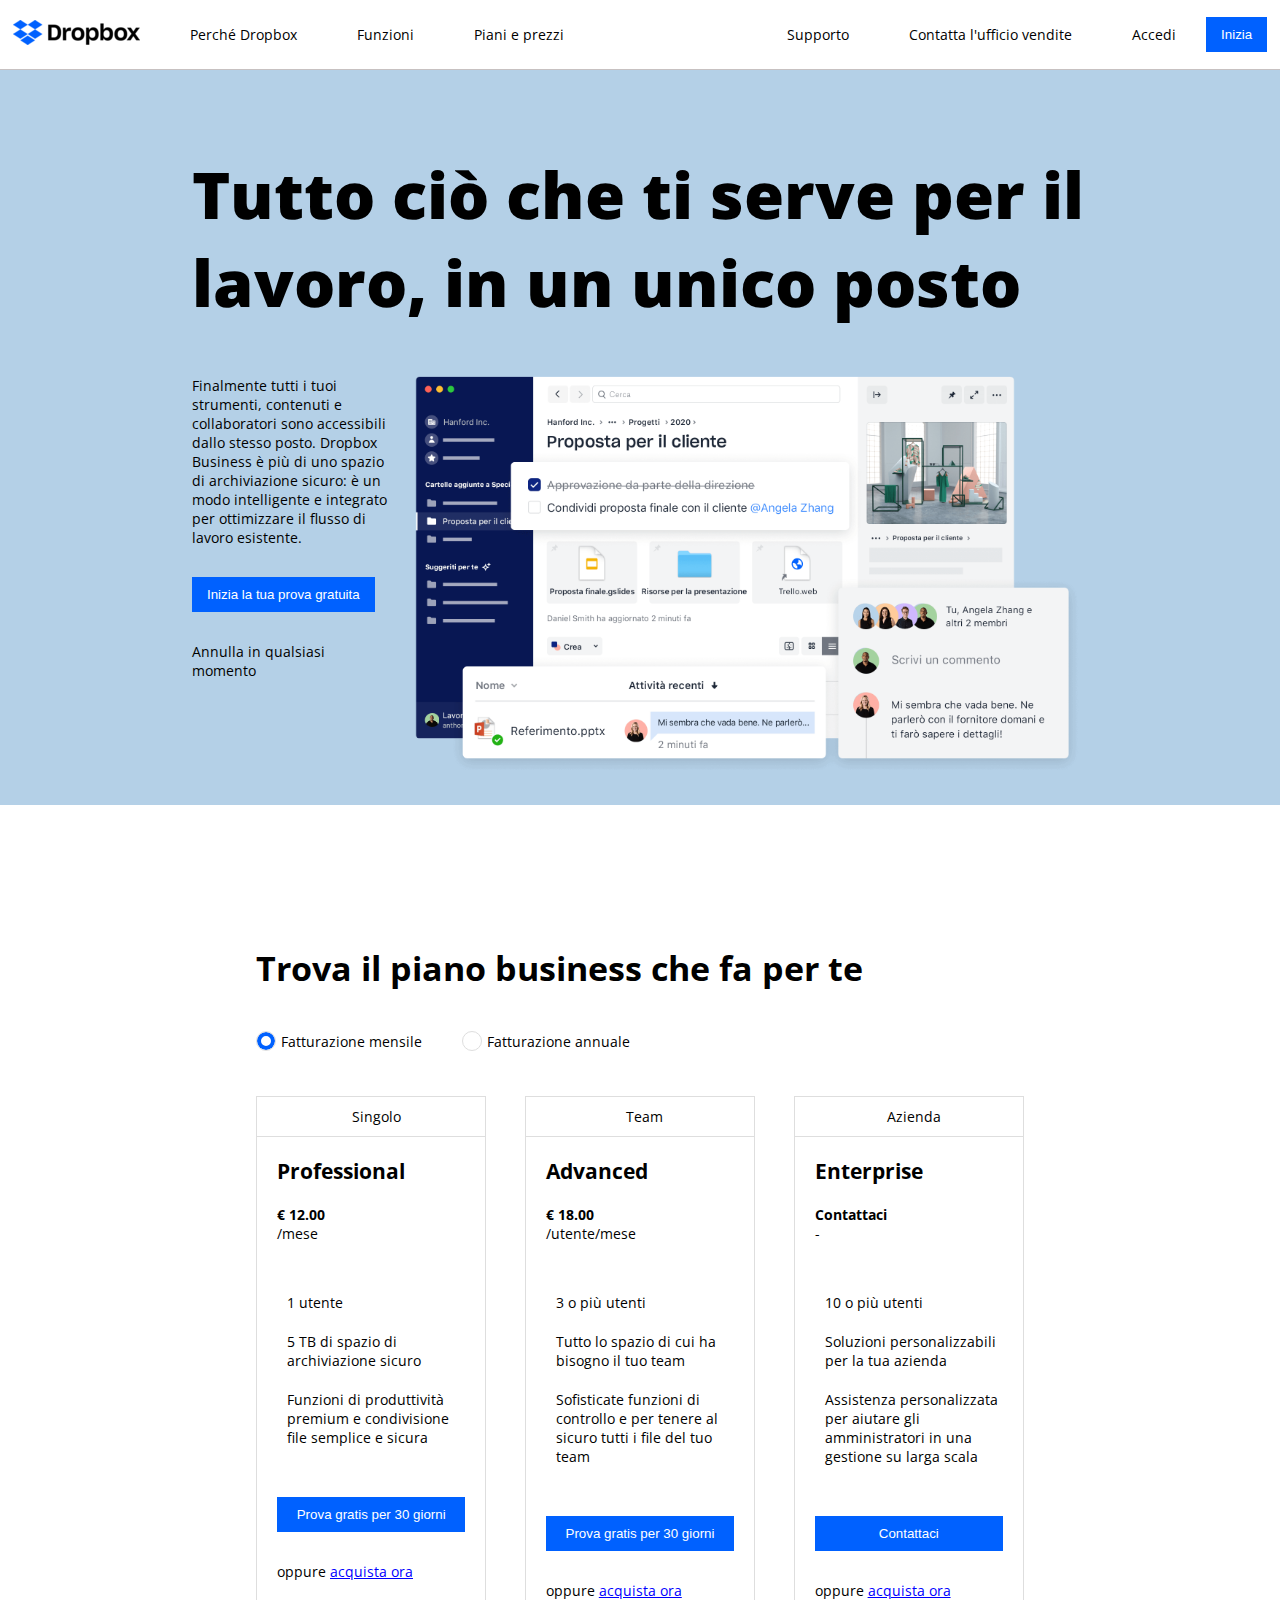
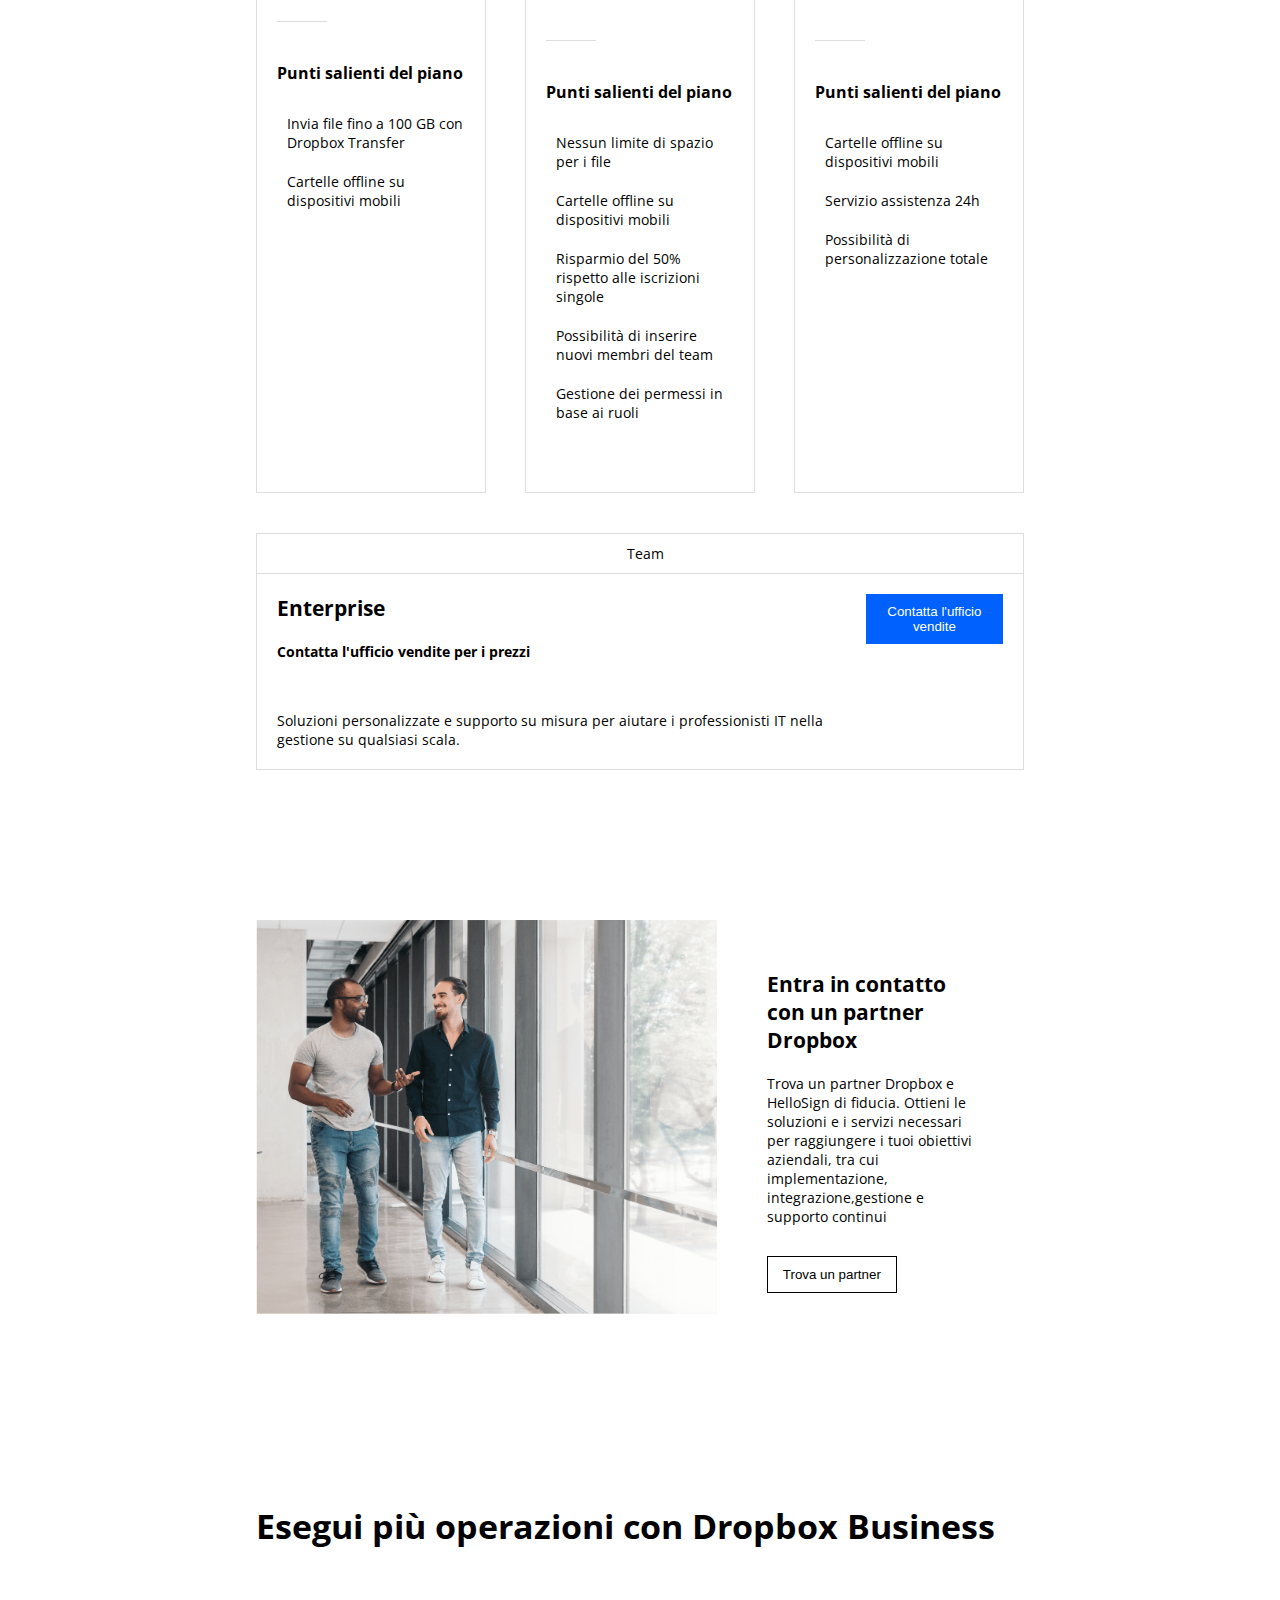
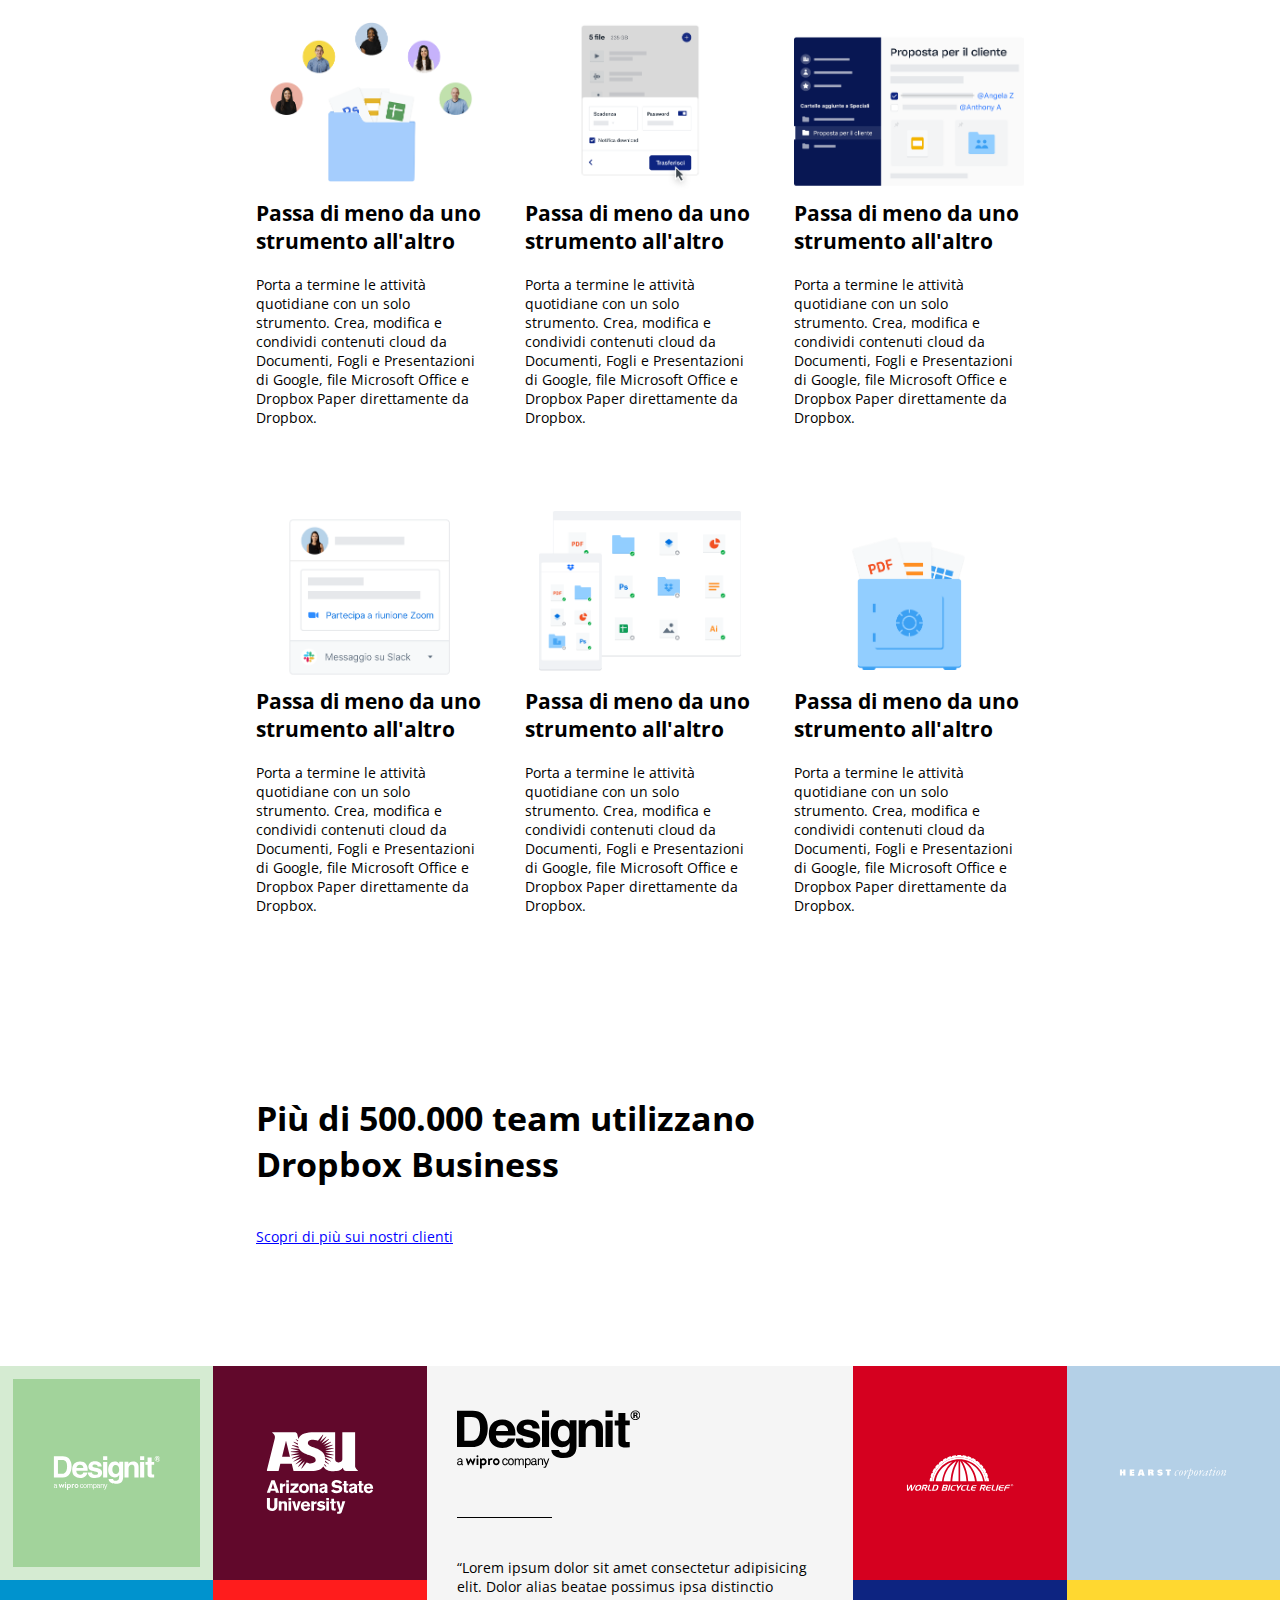
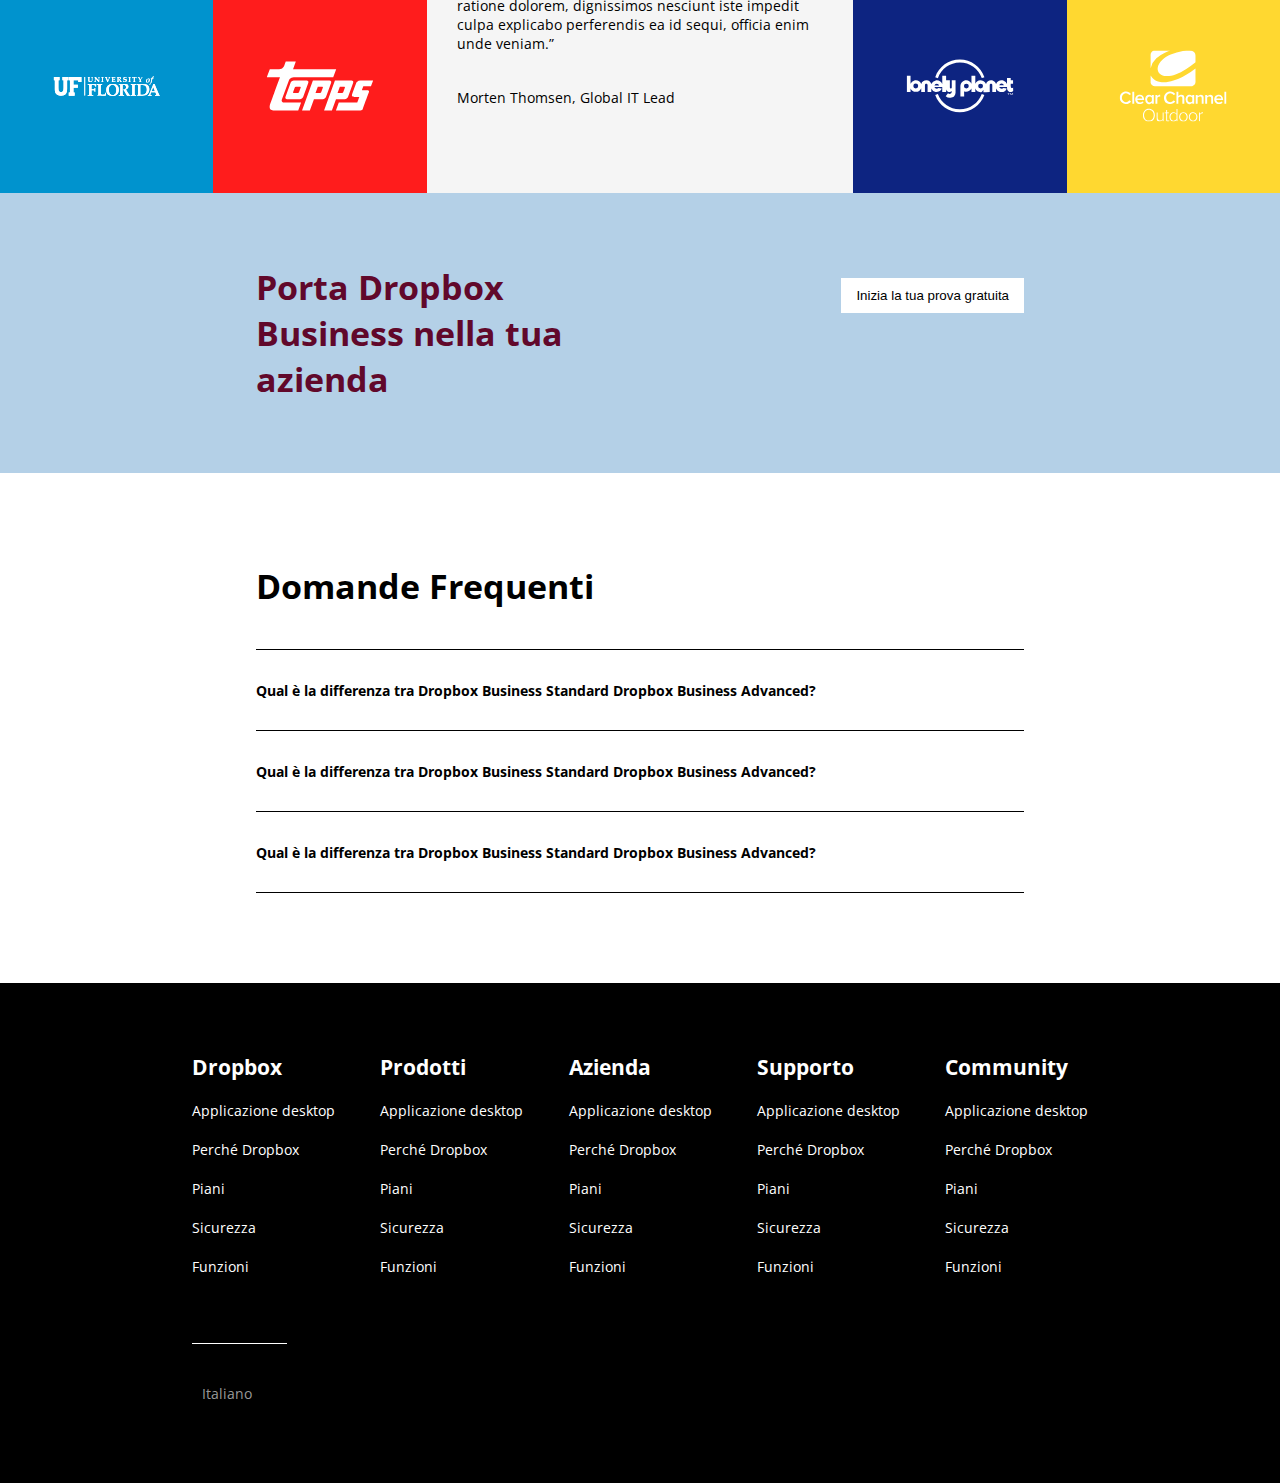
==== bonus/index.html @ 82cad942 "Header - contenuti tendina hidden e hover diverso" ====
<!DOCTYPE html>
<html lang="en">
<head>
    <meta charset="UTF-8">
    <meta http-equiv="X-UA-Compatible" content="IE=edge">
    <meta name="viewport" content="width=device-width, initial-scale=1.0">

    <!-- Font -->
    <link rel="preconnect" href="https://fonts.googleapis.com">
    <link rel="preconnect" href="https://fonts.gstatic.com" crossorigin>
    <link href="https://fonts.googleapis.com/css2?family=Open+Sans:wght@400;700;800&display=swap" rel="stylesheet">

    <!-- Font-awesome library -->
    <link rel="stylesheet" href="https://cdnjs.cloudflare.com/ajax/libs/font-awesome/6.3.0/css/all.min.css" integrity="sha512-SzlrxWUlpfuzQ+pcUCosxcglQRNAq/DZjVsC0lE40xsADsfeQoEypE+enwcOiGjk/bSuGGKHEyjSoQ1zVisanQ==" crossorigin="anonymous" referrerpolicy="no-referrer" />

    <!-- CSS -->
    <link rel="stylesheet" href="css/style.css">

    <title>Dropbox</title>
</head>

<body>

    <!-- INTESTAZIONE fissa-->
    <header>
        <!-- SINISTRA logo + lista -->
        <nav>
            <div class="img">
                <a href="">
                    <img src="img/logo-small.png" alt="logo header">
                </a>
            </div>
            <ul>
                <li>
                    Perché Dropbox

                    <!-- Hidden DIV -->
                    <div class="hidden-absolute">
                        <div class="hidden-container">
                            
                            <!-- Colonna -->
                            <div class="col-hidden">
                                <h4>Overview</h4>
                                <ul>
                                    <li>Get inspired</li>
                                    <li>What customers say</li>
                                    <li>app integrations</li>
                                    <li>Resources</li>

                                </ul>
                            </div>

                            <!-- Colonna -->
                            <div class="col-hidden">
                                <h4>Better with Dropbox</h4>
                                <ul>
                                    <li>Share files</li>
                                    <li>Store and organize</li>
                                    <li>Sync your devices</li>
                                    <li>Protect and secure data</li>
                                    <li>Connect remote teams</li>
                                    <li>Keep work moving</li>
                                    <li>Always-on backup</li>
                                    <li>Sign a document</li>
                                    <li>Track document analytics</li>
                                                       
                                </ul>
                            </div>
                        </div>
                    </div>
                </li>
                <li>
                    Funzioni

                    <div class="hidden-absolute"></div>
                </li>
                <li>
                    <a href="#plan-section">Piani e prezzi</a>
                </li>

            </ul>
        </nav>

        <!-- DESTRA lista + button -->
        <nav>
            <ul>
                <li>
                    Supporto

                    <div class="hidden-absolute"></div>
                </li>
                <li>
                    Contatta l'ufficio vendite

                    <div class="hidden-absolute"></div>
                </li>
                <li>
                    Accedi
                </li>
          
            </ul>
           
            <button>
                <a href="#">
                    Inizia
                </a>
            </button>
        </nav>

    </header>

    <!-- JUMBOTRON -->
    <div class="jumbo">
        <div class="background">
            <div class="centered-wide">
                <h1>Tutto ciò che ti serve per il lavoro, in un unico posto</h1>
                <div class="img-txt">
                    <div class="text">
                        <p>Finalmente tutti i tuoi strumenti, contenuti e collaboratori sono accessibili dallo stesso posto.
                            Dropbox Business è più di uno spazio di archiviazione sicuro: è un modo intelligente e integrato per ottimizzare il flusso di lavoro esistente.
                        </p>
                        <button>
                            <a href="#">Inizia la tua prova gratuita</a>
                        </button>
                        <div>Annulla in qualsiasi momento</div>
                        <div id="jumbo-arrow">
                            <a href="#plan-section">
                                <i class="fa-sharp fa-solid fa-arrow-down"></i>
                            </a>
                        </div>
                    </div>
                    <div class="img">
                        <img src="img/jumbo.png" alt="jumbo image">
                    </div>
                </div>
            </div>
        </div>
    </div>

    <!-- parte PRINCIPALE di contenuto -->
    
    <main>

        <!-- varie sezioni -->

        <!-- Sezione colonne plan -->
    
        <a name="plan-section"></a>
        <section class="col-block">
            <div class="centered-narrow">
                <h2>Trova il piano business che fa per te</h2>
                
                <div class="in-line-check">
                    <div class="payment-select">
                        <span class="check selected"></span>
                        <span>Fatturazione mensile</span>
                    </div>
                    <div class="payment-select">
                        <span class="check"></span>
                        <span>Fatturazione annuale</span>
                    </div>
                </div>
                
                <div class="row">
                    
                    <!-- Colonna -->
                    <div class="col">
                        <div class="header">
                            <i class="fa-solid fa-user"></i>
                            <span>Singolo</span>
                        </div>
                        <div class="content">
                            <div class="plan-type">
                                <h3>Professional</h3>
                                <strong class="price">€ 12.00</strong>
                                <br>
                                <span>/mese</span>
                            </div>

                            <ul>
                                <li>
                                    <i class="fa-solid fa-user"></i>
                                    <span>1 utente</span>
                                </li>
                                <li>
                                    <i class="fa-sharp fa-solid fa-folder"></i>
                                    <span>5 TB di spazio di archiviazione sicuro</span>
                                </li>
                                <li>
                                    <i class="fa-sharp fa-solid fa-share-nodes"></i>
                                    <span>Funzioni di produttività premium e condivisione file semplice e sicura</span>
                                </li>

                            </ul>

                            
                            <button>
                                <a href="#">Prova gratis per 30 giorni</a>
                            </button>
                            
                            <br>
                            <span>
                                oppure <a class="blue-link" href="#">acquista ora</a>
                            </span>
                            
                            <div class="short-line"></div>

                            <h4>Punti salienti del piano</h4>

                            <ul>
                                <li>
                                    <i class="fa-sharp fa-solid fa-check"></i>
                                    <span>Invia file fino a 100 GB con Dropbox Transfer</span>
                                </li>
                                <li>
                                    <i class="fa-sharp fa-solid fa-check"></i>
                                    <span>Cartelle offline su dispositivi mobili</span>
                                </li>

                            </ul>
                        </div>
                    </div>
                
                    <!-- Colonna -->
                    <div class="col">
                        <div class="header">
                            <i class="fa-solid fa-users"></i>
                            <span>Team</span>
                        </div>
                         <div class="content">
                            <div class="plan-type">
                                <h3>Advanced</h3>
                                <strong class="price">€ 18.00</strong>
                                <br>
                                <span>/utente/mese</span>
                            </div>

                            <ul>
                                <li>
                                    <i class="fa-solid fa-users"></i>
                                    <span>3 o più utenti</span>
                                </li>
                                <li>
                                    <i class="fa-sharp fa-solid fa-folder"></i>
                                    <span>Tutto lo spazio di cui ha bisogno il tuo team</span>
                                </li>
                                <li>
                                    <i class="fa-sharp fa-solid fa-share-nodes"></i>
                                    <span>Sofisticate funzioni di controllo e per tenere al sicuro tutti i file del tuo team</span>
                                </li>

                            </ul>

                            
                            <button>
                                <a href="#">Prova gratis per 30 giorni</a>
                            </button>
                            
                            <br>
                            <span>
                                oppure <a class="blue-link" href="#">acquista ora</a>
                            </span>
                            
                            <div class="short-line"></div>

                            <h4>Punti salienti del piano</h4>

                            <ul>
                                <li>
                                    <i class="fa-sharp fa-solid fa-check"></i>
                                    <span>Nessun limite di spazio per i file</span>
                                </li>
                                <li>
                                    <i class="fa-sharp fa-solid fa-check"></i>
                                    <span>Cartelle offline su dispositivi mobili</span>
                                </li>
                                <li>
                                    <i class="fa-sharp fa-solid fa-check"></i>
                                    <span>Risparmio del 50% rispetto alle iscrizioni singole</span>
                                </li>
                                <li>
                                    <i class="fa-sharp fa-solid fa-check"></i>
                                    <span>Possibilità di inserire nuovi membri del team</span>
                                </li>
                                <li>
                                    <i class="fa-sharp fa-solid fa-check"></i>
                                    <span>Gestione dei permessi in base ai ruoli</span>
                                </li>

                            </ul>
                        </div>
                    </div>
                    
                    <!-- Colonna -->
                    <div class="col">
                        <div class="header">
                            <i class="fa-sharp fa-solid fa-building"></i>
                            <span>Azienda</span>
                        </div>
                         <div class="content">
                            <div class="plan-type">
                                <h3>Enterprise</h3>
                                <strong class="price">Contattaci</strong>
                                <br>
                                <span>-</span>
                            </div>

                            <ul>
                                <li>
                                    <i class="fa-solid fa-user"></i>
                                    <span>10 o più utenti</span>
                                </li>
                                <li>
                                    <i class="fa-sharp fa-solid fa-folder"></i>
                                    <span>Soluzioni personalizzabili per la tua azienda</span>
                                </li>
                                <li>
                                    <i class="fa-sharp fa-solid fa-share-nodes"></i>
                                    <span>Assistenza personalizzata per aiutare gli amministratori in una gestione su larga scala</span>
                                </li>

                            </ul>

                            
                            <button>
                                <a href="#">Contattaci</a>
                            </button>
                            
                            <br>
                            <span>
                                oppure <a class="blue-link" href="#">acquista ora</a>
                            </span>
                            
                            <div class="short-line"></div>

                            <h4>Punti salienti del piano</h4>

                            <ul>
                                <li>
                                    <i class="fa-sharp fa-solid fa-check"></i>
                                    <span>Cartelle offline su dispositivi mobili</span>
                                </li>
                                <li>
                                    <i class="fa-sharp fa-solid fa-check"></i>
                                    <span>Servizio assistenza 24h</span>
                                </li>
                                <li>
                                    <i class="fa-sharp fa-solid fa-check"></i>
                                    <span>Possibilità di personalizzazione totale</span>
                                </li>

                            </ul>
                        </div>
                    </div>
                </div>
                <!-- Colonna larga bottom -->
                <div class="col bottom">
                    <div class="header">
                        <i class="fa-sharp fa-solid fa-building"></i>
                        <span>Team</span>
                    </div>
                    <div class="content">
                        <div class="col-bottom-left">
                            <div class="plan-type">
                                <h3>Enterprise</h3>
                                <strong class="price">Contatta l'ufficio vendite per i prezzi</strong>                         
                            </div>
                            <span>
                                Soluzioni personalizzate e supporto su misura per aiutare i professionisti IT nella gestione su qualsiasi scala.
                            </span>
                        </div>
                        
                        <div>
                            <button>
                                <a href="#">
                                    Contatta l'ufficio vendite
                                </a>
                            </button>
                        </div>

                    </div>
                </div>
            </div>
        </section>

        <!-- Sezione immagine-testo -->
        <section>

            <div class="centered-narrow">
                <div class="img-txt">
                    <div class="img">
                        <img src="img/partner.png" alt="partner image">
                    </div>
                    <div class="text">
                        <h3>Entra in contatto con un partner Dropbox</h3>
                        <p>Trova un partner Dropbox e HelloSign di fiducia. Ottieni le soluzioni e i servizi necessari per raggiungere i tuoi obiettivi aziendali, tra cui implementazione, integrazione,gestione e supporto continui</p>
                        <button>
                            <a href="#">Trova un partner</a>
                        </button>
                    </div>
            </div>
                
            </div>

        </section>

        <!-- Sezione cards -->
        <section class="card-section">
            <div class="centered-narrow">
                <h2>Esegui più operazioni con Dropbox Business</h2>
                <!-- contenitore cards -->
                <div class="row">
                    <div class="col">
                        <div class="card">
                            <img src="img/business-feature-switching-tools.png" alt="image">
                            <h3>Passa di meno da uno strumento all'altro</h3>
                            <p>Porta a termine le attività quotidiane con un solo strumento. Crea, modifica e condividi contenuti cloud da Documenti, Fogli e Presentazioni di Google, file Microsoft Office e Dropbox Paper direttamente da Dropbox.</p>
                        </div>
                    </div>
                    <div class="col">
                        <div class="card">
                            <img src="img/business-feature-send-files-it.png" alt="image">
                            <h3>Passa di meno da uno strumento all'altro</h3>
                            <p>Porta a termine le attività quotidiane con un solo strumento. Crea, modifica e condividi contenuti cloud da Documenti, Fogli e Presentazioni di Google, file Microsoft Office e Dropbox Paper direttamente da Dropbox.</p>
                        </div>
                    </div>
                    <div class="col">
                        <div class="card">
                            <img src="img/business-feature-coordinate-it.png" alt="image">
                            <h3>Passa di meno da uno strumento all'altro</h3>
                            <p>Porta a termine le attività quotidiane con un solo strumento. Crea, modifica e condividi contenuti cloud da Documenti, Fogli e Presentazioni di Google, file Microsoft Office e Dropbox Paper direttamente da Dropbox.</p>
                        </div>
                    </div>
                    <div class="col">
                        <div class="card">
                            <img src="img/business-feature-integrations-it.png" alt="image">
                            <h3>Passa di meno da uno strumento all'altro</h3>
                            <p>Porta a termine le attività quotidiane con un solo strumento. Crea, modifica e condividi contenuti cloud da Documenti, Fogli e Presentazioni di Google, file Microsoft Office e Dropbox Paper direttamente da Dropbox.</p>
                        </div>
                    </div>
                    <div class="col">
                        <div class="card">
                            <img src="img/business-feature-multi-device.png" alt="image">
                            <h3>Passa di meno da uno strumento all'altro</h3>
                            <p>Porta a termine le attività quotidiane con un solo strumento. Crea, modifica e condividi contenuti cloud da Documenti, Fogli e Presentazioni di Google, file Microsoft Office e Dropbox Paper direttamente da Dropbox.</p>
                        </div>
                    </div>
                    <div class="col">
                        <div class="card">
                            <img src="img/business-feature-security.png" alt="image">
                            <h3>Passa di meno da uno strumento all'altro</h3>
                            <p>Porta a termine le attività quotidiane con un solo strumento. Crea, modifica e condividi contenuti cloud da Documenti, Fogli e Presentazioni di Google, file Microsoft Office e Dropbox Paper direttamente da Dropbox.</p>
                        </div>
                    </div>
                </div>
            </div>
        </section>

        <!-- Sezione blocchi companies -->
        <section>
            <div class="centered-narrow">
                <h2>
                    Più di 500.000 team utilizzano
                    <br>
                    Dropbox Business
                </h2>
                <a href="#" class="blue-link">Scopri di più sui nostri clienti</a>
            </div>

            <!-- Blocco quadrati companies -->
            <div class="slider">

                <!-- Macro quadrato -->
                <div class="macro-sq">
                        <div id="sq1l" class="mini-sq slider-select">
                            <svg width="400" height="127" viewBox="0 0 400 127" xmlns="http://www.w3.org/2000/svg">
                                <title>designit</title><g><g transform="translate(0 97.578)"><path d="M85.675 6.92c-4.014 0-7.336 3.391-7.336 7.613 0 4.221 3.253 7.612 7.336 7.612 4.014 0 7.335-3.39 7.335-7.612 0-4.222-3.252-7.613-7.335-7.613zm0 11.627c-2.076 0-3.737-1.8-3.737-4.014 0-2.215 1.66-4.014 3.737-4.014 2.076 0 3.737 1.8 3.737 4.014.069 2.214-1.661 4.014-3.737 4.014zM39.654 7.336h-2.699c-.208 0-.484.207-.554.415l-2.214 6.99-3.806-7.475a.826.826 0 0 0-.623-.346h-.277a.826.826 0 0 0-.623.346l-3.806 7.474-2.215-6.99c-.069-.207-.346-.414-.553-.414h-2.7c-.345 0-.553.276-.414.622L23.599 21.8c.069.208.346.416.553.416h.415a.826.826 0 0 0 .623-.346l4.499-8.79 4.498 8.79a.826.826 0 0 0 .623.346h.415c.208 0 .484-.208.554-.416l4.429-13.84c0-.347-.208-.623-.554-.623zm6.367 0h-2.7a.62.62 0 0 0-.622.622v13.15a.62.62 0 0 0 .623.622h2.699a.62.62 0 0 0 .623-.623V7.958a.62.62 0 0 0-.623-.622zm11.903-.416c-1.869 0-3.599.83-4.844 2.146l-.485-1.315c-.069-.208-.346-.415-.553-.415h-1.246a.62.62 0 0 0-.623.622V28.72a.62.62 0 0 0 .623.623h2.699a.62.62 0 0 0 .623-.623v-7.198c1.176.416 2.422.623 3.737.623 3.806 0 6.92-3.39 6.92-7.612.07-4.222-3.045-7.613-6.851-7.613zm-.761 11.627c-1.108 0-2.215-.277-3.045-.83v-5.468a3.521 3.521 0 0 1 3.045-1.8c2.007 0 3.667 1.8 3.667 4.015 0 2.283-1.66 4.083-3.667 4.083zM74.879 6.92c-2.63 0-4.152 2.146-4.152 2.146l-.485-1.315c-.069-.208-.346-.415-.553-.415h-1.246a.62.62 0 0 0-.623.622v13.15a.62.62 0 0 0 .623.622h2.699a.62.62 0 0 0 .623-.623v-9.204c1.591-1.938 3.598-1.315 4.014-1.107.415.138.692-.07.83-.346.138-.277.692-1.661.969-2.146.207-.484-.139-1.384-2.7-1.384zM45.19.554c-1.176-.346-2.353.415-2.699 1.591-.346 1.177.416 2.422 1.523 2.7 1.176.345 2.353-.416 2.699-1.592.346-1.177-.346-2.353-1.523-2.7z"/><path d="M13.287 21.66a3.373 3.373 0 0 1-.761.278c-.277.069-.484.069-.83.069-.623 0-1.177-.208-1.523-.623a2.418 2.418 0 0 1-.554-1.522H9.55a4.54 4.54 0 0 1-1.868 1.73c-.83.415-1.73.623-2.769.623-.83 0-1.522-.139-2.145-.416-.623-.277-.969-.623-1.384-1.038-.415-.415-.692-.9-.9-1.453a4.29 4.29 0 0 1-.276-1.592c0-.484.069-.969.207-1.453.139-.484.415-.969.83-1.384.416-.415.9-.761 1.523-1.107.623-.277 1.453-.485 2.422-.554l4.291-.277v-1.038c0-.346-.07-.761-.138-1.107a1.64 1.64 0 0 0-.623-1.038c-.277-.208-.554-.415-.9-.554-.346-.138-.83-.207-1.453-.207-.623 0-1.177.069-1.592.207-.415.139-.761.346-.969.623-.484.484-.692 1.038-.692 1.73H.83c0-.692.139-1.246.346-1.73.208-.484.485-.9.9-1.315a5.08 5.08 0 0 1 1.869-1.176 7.239 7.239 0 0 1 2.491-.416c1.384 0 2.491.277 3.322.762.83.553 1.384 1.176 1.73 2.007.277.692.415 1.384.415 2.214v6.99c0 .346.07.623.208.761a.786.786 0 0 0 .553.208h.416l.207-.07v1.869zM9.55 14.81l-3.806.207c-.346 0-.692.07-1.107.208-.346.138-.692.277-1.038.484a3.966 3.966 0 0 0-.762.762c-.207.346-.276.692-.276 1.176 0 .623.207 1.246.622 1.73.416.485 1.177.761 2.146.761a4.29 4.29 0 0 0 1.591-.276c.485-.208.97-.485 1.315-.9.416-.415.762-.969.9-1.523.208-.553.277-1.176.277-1.73v-.9h.138zm101.315 2.145c-.07.761-.208 1.453-.484 2.076a6.31 6.31 0 0 1-1.177 1.592c-.484.484-1.107.9-1.8 1.176-.691.277-1.452.416-2.352.416-1.315 0-2.353-.277-3.183-.762-.83-.553-1.523-1.176-2.007-1.937a7.212 7.212 0 0 1-.9-2.077c-.208-.83-.277-1.73-.277-2.837 0-1.107.07-2.007.277-2.837.208-.83.484-1.454.9-2.076.484-.762 1.176-1.385 2.007-1.938.83-.554 1.868-.761 3.183-.761.83 0 1.592.138 2.284.415.692.277 1.245.623 1.73 1.107a6.31 6.31 0 0 1 1.176 1.592c.277.623.485 1.315.554 2.076h-2.422c-.07-.484-.208-.9-.346-1.315-.208-.346-.416-.692-.692-.969a2.606 2.606 0 0 0-1.038-.623 4.03 4.03 0 0 0-1.315-.207c-.554 0-1.038.069-1.384.277-.416.207-.762.415-1.038.692a3.428 3.428 0 0 0-1.108 1.937c-.207.83-.277 1.661-.277 2.56 0 .9.07 1.731.277 2.561.208.83.554 1.454 1.108 1.938.346.277.692.485 1.038.692.415.208.83.277 1.384.277.484 0 .969-.07 1.384-.277.415-.207.761-.415 1.038-.692.277-.277.484-.553.623-.9.138-.346.276-.76.346-1.245h2.491v.069zm13.149-2.353c0 1.107-.139 2.215-.415 3.183-.277 1.039-.83 1.869-1.592 2.7-.554.484-1.177.9-1.869 1.245a6.56 6.56 0 0 1-2.422.485c-.9 0-1.73-.139-2.422-.485a5.53 5.53 0 0 1-1.868-1.246c-.762-.76-1.315-1.66-1.592-2.699a12.173 12.173 0 0 1-.415-3.183c0-1.107.138-2.214.415-3.183.277-1.038.83-1.869 1.592-2.7a8.793 8.793 0 0 1 1.868-1.245 6.56 6.56 0 0 1 2.422-.484c.9 0 1.73.138 2.422.484a5.53 5.53 0 0 1 1.869 1.246c.761.761 1.315 1.66 1.592 2.699.276.969.415 2.007.415 3.183zm-2.422 0c0-.83-.07-1.66-.277-2.491a4.625 4.625 0 0 0-1.038-2.007c-.277-.277-.692-.554-1.107-.761-.416-.208-.9-.277-1.454-.277-.553 0-1.038.069-1.453.277-.415.207-.761.415-1.107.76a4.625 4.625 0 0 0-1.038 2.008c-.208.83-.277 1.591-.277 2.491 0 .83.069 1.661.277 2.491.207.83.553 1.454 1.038 2.007.277.277.692.554 1.107.762.415.207.9.276 1.453.276.554 0 1.038-.069 1.454-.276.415-.208.76-.416 1.107-.762a4.625 4.625 0 0 0 1.038-2.007c.207-.83.277-1.66.277-2.49zm21.66 7.197v-9.135c0-.484-.069-.968-.138-1.384-.069-.415-.277-.761-.484-1.038-.208-.277-.485-.553-.9-.692a3.765 3.765 0 0 0-1.384-.277c-.415 0-.83.07-1.176.277-.346.139-.692.415-.97.692a3.529 3.529 0 0 0-.968 1.8 10.745 10.745 0 0 0-.208 2.145v7.682h-2.422v-9.135c0-.485-.07-.97-.138-1.385-.07-.415-.208-.76-.485-1.038-.207-.276-.484-.553-.9-.692a3.765 3.765 0 0 0-1.383-.276 3.15 3.15 0 0 0-1.385.346c-.415.207-.76.553-1.038.9a4.396 4.396 0 0 0-.76 1.73 9.734 9.734 0 0 0-.209 1.937v7.682h-2.352V7.543h2.076l.207 2.076c.346-.83.9-1.453 1.661-1.799.761-.415 1.523-.623 2.353-.623 1.038 0 1.938.208 2.7.692a4.589 4.589 0 0 1 1.59 2.007c.208-.484.416-.83.762-1.176.277-.346.692-.623 1.038-.83.415-.208.83-.416 1.246-.485.415-.139.9-.139 1.315-.139 1.591 0 2.837.485 3.598 1.454.762.969 1.177 2.214 1.177 3.875v9.481h-2.422V21.8zm17.717-7.197a10.99 10.99 0 0 1-.554 3.46c-.346 1.038-.9 1.938-1.591 2.63a6.738 6.738 0 0 1-1.661 1.038c-.623.277-1.384.415-2.215.415-.415 0-.761-.069-1.176-.138-.416-.07-.762-.208-1.177-.415-.346-.139-.692-.416-1.038-.623-.277-.277-.554-.554-.761-.9v7.82h-2.422V7.336h2.076l.138 1.868c.415-.692 1.038-1.246 1.8-1.66.83-.416 1.591-.554 2.422-.554.9 0 1.66.138 2.353.415.692.277 1.245.692 1.73 1.176.692.692 1.176 1.592 1.522 2.63.346 1.038.554 2.145.554 3.391zm-2.422 0c0-.692-.07-1.315-.208-2.007a7.905 7.905 0 0 0-.623-1.8c-.277-.553-.692-.968-1.245-1.314-.554-.346-1.177-.484-1.938-.484-.554 0-.969.069-1.315.276-.346.208-.692.416-.969.692-.623.554-1.038 1.177-1.246 2.007-.207.83-.346 1.661-.346 2.56 0 .9.139 1.8.346 2.561.208.83.623 1.454 1.246 2.007.277.277.623.485.969.692.346.208.83.277 1.315.277.761 0 1.453-.138 1.938-.484.553-.346.968-.761 1.245-1.246a6.889 6.889 0 0 0 .623-1.8 8.754 8.754 0 0 0 .208-1.937zm16.193 7.059a3.373 3.373 0 0 1-.76.277c-.278.069-.485.069-.831.069-.623 0-1.177-.208-1.523-.623a2.418 2.418 0 0 1-.553-1.522h-.07a4.54 4.54 0 0 1-1.868 1.73c-.83.415-1.73.623-2.768.623-.83 0-1.523-.139-2.146-.416a4.93 4.93 0 0 1-1.522-1.038c-.415-.415-.692-.9-.9-1.453a4.29 4.29 0 0 1-.277-1.592c0-.484.07-.969.208-1.453.139-.484.415-.969.83-1.384.416-.415.9-.761 1.523-1.107.623-.277 1.453-.485 2.422-.554l4.29-.277v-1.038c0-.346-.068-.761-.138-1.107a1.64 1.64 0 0 0-.622-1.038c-.277-.208-.554-.415-.9-.554-.346-.138-.83-.207-1.453-.207-.623 0-1.177.069-1.592.207-.415.139-.761.346-.969.623-.484.484-.692 1.038-.692 1.73h-2.353c0-.692.139-1.246.346-1.73.208-.484.485-.9.9-1.315a5.08 5.08 0 0 1 1.868-1.176 7.239 7.239 0 0 1 2.492-.416c1.384 0 2.491.277 3.321.762.83.553 1.385 1.176 1.73 2.007.277.692.416 1.384.416 2.214v6.99c0 .346.069.623.207.761a.786.786 0 0 0 .554.208h.415l.208-.07v1.869h.207zm-3.737-6.851l-3.806.207c-.346 0-.692.07-1.107.208-.346.138-.692.277-1.038.484a3.966 3.966 0 0 0-.761.762c-.208.346-.277.692-.277 1.176 0 .623.207 1.246.623 1.73.415.485 1.176.761 2.145.761a4.29 4.29 0 0 0 1.592-.276c.484-.208.969-.485 1.315-.9.415-.415.76-.969.9-1.523.207-.553.276-1.176.276-1.73v-.9h.138zm14.395 6.99v-9.136c0-1.107-.208-1.937-.692-2.56-.485-.623-1.246-.9-2.422-.9-.692 0-1.315.208-1.8.623a4.001 4.001 0 0 0-1.245 1.592 3.831 3.831 0 0 0-.415 1.799c-.07.692-.07 1.315-.07 1.869v6.712h-2.422V7.405h2.076l.208 2.145c.208-.415.415-.761.761-1.107.346-.346.692-.554 1.038-.761.415-.208.83-.346 1.246-.485.415-.138.83-.138 1.246-.138 1.66 0 2.837.484 3.667 1.384.83.9 1.246 2.214 1.246 3.875V21.8h-2.422zm9.55 2.906c-.346.9-.83 1.66-1.384 2.214-.554.554-1.384.83-2.491.83-.623 0-1.108-.068-1.454-.138-.346-.069-.622-.138-.692-.207V25.26c.139.069.346.069.485.138.138.07.346.07.553.07h.692a2.65 2.65 0 0 0 1.315-.347c.346-.208.623-.554.83-1.107l.9-2.422-5.674-14.395h2.699l4.221 11.35 4.014-11.35h2.491l-6.505 17.509z"/></g><path d="M16.055 14.533v51.765H31.42c7.82 0 13.287-3.876 16.401-11.558 1.661-4.221 2.491-9.273 2.491-15.155 0-8.097-1.245-14.256-3.806-18.616-2.56-4.29-7.543-6.436-15.086-6.436H16.055zM46.436 2.56C52.042 4.36 56.54 7.75 59.931 12.595a35.985 35.985 0 0 1 5.675 12.803c.968 4.567 1.522 8.927 1.522 13.149 0 10.519-2.145 19.446-6.367 26.713-5.744 9.896-14.602 14.81-26.574 14.81H0V.83h34.187c4.913.07 8.996.623 12.249 1.73zm42.837 33.287c-2.145 2.145-3.53 5.12-4.083 8.858h26.298c-.277-3.945-1.661-6.99-4.083-9.066-2.422-2.076-5.467-3.114-9.066-3.114-3.875.07-6.92 1.107-9.066 3.322M112.18 22.56c4.083 1.799 7.474 4.705 10.104 8.65 2.422 3.46 3.944 7.543 4.636 12.11.416 2.7.623 6.506.485 11.627h-42.56c.276 5.952 2.283 10.035 6.09 12.457 2.352 1.453 5.12 2.214 8.373 2.214 3.46 0 6.298-.83 8.512-2.63 1.8-1.522 2.215-2.283 3.114-5.536h15.64c-.415 5.052-2.283 8.512-5.674 12.111-5.26 5.675-12.526 8.512-22.007 8.512-7.751 0-14.672-2.422-20.554-7.197-5.951-4.775-8.927-12.664-8.927-23.46 0-10.173 2.63-17.924 8.027-23.391 5.398-5.398 12.388-8.097 20.9-8.097 5.121-.139 9.758.83 13.84 2.63m31.696 38.823c.346 2.699 1.038 4.637 2.077 5.813 1.937 2.007 5.467 3.045 10.588 3.045 3.045 0 5.398-.415 7.197-1.315 1.8-.9 2.699-2.214 2.699-4.014 0-1.73-.692-3.044-2.145-3.944-1.454-.9-6.782-2.422-15.987-4.637-6.643-1.66-11.349-3.737-14.048-6.159-2.768-2.422-4.083-5.952-4.083-10.519 0-5.398 2.145-10.035 6.367-13.98 4.221-3.875 10.242-5.812 17.924-5.812 7.266 0 13.218 1.453 17.854 4.36 4.637 2.906 7.267 7.958 7.959 15.155h-15.294c-.208-1.938-.762-3.53-1.661-4.706-1.73-2.076-4.568-3.114-8.65-3.114-3.323 0-5.745.485-7.198 1.592-1.384 1.038-2.145 2.214-2.145 3.668 0 1.799.761 3.045 2.283 3.806 1.523.83 6.852 2.214 15.987 4.221 6.09 1.454 10.726 3.599 13.702 6.505 3.045 2.907 4.498 6.575 4.498 11.004 0 5.813-2.145 10.519-6.436 14.187-4.36 3.668-11.003 5.467-20.069 5.467-9.204 0-15.986-1.938-20.415-5.813-4.36-3.876-6.575-8.858-6.575-14.81h15.571zm98.063 2.076c2.422-2.699 3.668-6.99 3.668-12.941 0-5.536-1.177-9.827-3.53-12.734-2.353-2.906-5.398-4.36-9.342-4.36-5.33 0-8.997 2.492-11.004 7.544-1.038 2.699-1.592 6.02-1.592 9.965 0 3.391.554 6.436 1.73 9.135 2.007 4.914 5.744 7.405 11.073 7.405 3.53.07 6.505-1.315 8.997-4.014m-5.19-42.076c3.736 1.523 6.712 4.36 8.996 8.443v-8.443h15.017v55.571c0 7.543-1.245 13.287-3.806 17.093-4.36 6.644-12.734 9.897-25.121 9.897-7.474 0-13.564-1.454-18.27-4.43-4.706-2.906-7.336-7.335-7.82-13.148h16.678c.415 1.8 1.107 3.045 2.076 3.875 1.661 1.384 4.43 2.076 8.305 2.076 5.467 0 9.204-1.868 11.072-5.536 1.246-2.353 1.869-6.298 1.869-11.834v-3.737c-1.453 2.491-3.045 4.36-4.775 5.606-3.045 2.353-6.99 3.46-11.834 3.46-7.543 0-13.495-2.63-17.993-7.89-4.498-5.259-6.713-12.456-6.713-21.453 0-8.72 2.145-15.986 6.505-21.937 4.29-5.952 10.45-8.859 18.34-8.859 2.768-.069 5.328.416 7.473 1.246m75.987 3.46c3.806 3.184 5.744 8.443 5.744 15.779V80h-15.71V44.43c0-3.046-.415-5.468-1.246-7.06-1.522-2.976-4.36-4.498-8.58-4.498-5.191 0-8.651 2.145-10.59 6.574-1.037 2.353-1.522 5.33-1.522 8.928v31.695h-15.294V21.522h14.74v8.582c1.939-3.045 3.807-5.19 5.537-6.505 3.114-2.353 7.128-3.53 11.972-3.53 6.229 0 11.142 1.592 14.949 4.775m11.349-2.837h15.571V80h-15.571V22.007zm15.502-7.474h-15.502V.415h15.502v14.118zm-154.118 7.474h15.502V80h-15.502V22.007zm15.502-7.474h-15.502V.415h15.502v14.118zm143.114 18.2V22.008h8.097V5.467h15.225v16.47h9.55v10.727h-9.55v31.073c0 2.422.346 3.875.9 4.498.622.623 2.49.9 5.605.9.484 0 .969 0 1.453-.07.485 0 1.038-.068 1.523-.138v11.488l-7.267.346c-7.266.208-12.18-.969-14.81-3.806-1.73-1.73-2.63-4.429-2.63-8.166V32.734h-8.096zm46.09-25.743c-.415-.139-1.038-.208-1.8-.208h-.691v3.391h1.176c.692 0 1.246-.138 1.661-.415.415-.277.623-.761.623-1.384 0-.692-.346-1.177-.969-1.384zm-5.536 9.342V4.706H390.31c.97.07 1.661.277 2.284.623 1.038.553 1.592 1.453 1.592 2.768 0 .969-.277 1.66-.83 2.076-.554.484-1.246.692-2.008.83.693.139 1.315.346 1.661.693.692.553 1.038 1.453 1.038 2.63v1.037c0 .07 0 .208.07.346 0 .139 0 .208.069.346l.138.346h-2.906c-.07-.346-.139-.9-.208-1.591 0-.692-.07-1.177-.208-1.454a1.248 1.248 0 0 0-.83-.83c-.277-.138-.554-.208-1.038-.208l-.623-.069h-.623v4.083h-3.252zM383.045 4.43c-1.66 1.73-2.491 3.737-2.491 6.09 0 2.422.83 4.498 2.56 6.228 1.661 1.73 3.737 2.561 6.09 2.561 2.422 0 4.43-.9 6.09-2.56 1.661-1.73 2.56-3.807 2.56-6.16s-.83-4.36-2.49-6.09c-1.662-1.73-3.738-2.63-6.16-2.63-2.422-.069-4.429.762-6.159 2.561zm13.495 13.633c-2.007 2.007-4.498 2.976-7.336 2.976-2.976 0-5.467-1.038-7.474-3.045-2.007-2.007-3.045-4.498-3.045-7.474 0-3.045 1.107-5.606 3.253-7.612 2.076-1.938 4.498-2.838 7.197-2.838 2.907 0 5.329 1.038 7.405 3.114 2.007 2.007 3.114 4.499 3.114 7.405.07 2.907-.969 5.398-3.114 7.474z"/></g>
                            </svg>

                        </div>
                        <div id="sq2l" class="mini-sq">
                            <svg width="398" height="305" viewBox="0 0 398 305" xmlns="http://www.w3.org/2000/svg"><title>asu_university_vert_rgb</title><g transform="translate(-1 -1)"><g transform="translate(0 179.31)"><path d="M30.62 1.655l17.104 46.62H35.31l-2.207-7.447H16l-2.207 7.448H1.38l17.38-46.62H30.62zm-6.344 11.31c-.552 2.483-1.38 4.966-1.931 7.173-1.104 3.586-2.759 9.103-3.862 12.414h11.862l-6.07-19.586zm36.138 4.414c2.207-1.93 4.69-3.31 9.93-3.862v9.104l-3.31.551c-4.965.828-6.344 1.656-6.344 6.07v19.586H50.483V13.793h9.93v3.586zM73.93 1.655h9.931v8h-9.931v-8zm0 12.138h9.931v34.759h-9.931V13.793z"/><path d="M90.2068966 13.7931034L119.724138 13.7931034 119.724138 21.5172414 101.241379 40.2758621 119.724138 40.2758621 119.724138 48.2758621 88.2758621 48.2758621 88.2758621 40.5517241 107.034483 21.5172414 90.4827586 21.5172414 90.4827586 13.7931034z"/><path d="M158.897 31.172c0 8.828-4.966 18.207-18.483 18.207-9.655 0-18.483-5.517-18.483-18.207 0-10.482 6.62-19.034 19.862-18.206 13.793.551 17.104 11.862 17.104 18.206zm-25.38-6.896c-1.38 1.93-1.655 4.414-1.655 6.62 0 5.518 2.759 10.207 8.276 10.207 5.517 0 8.276-4.413 8.276-9.93 0-3.863-.828-6.897-2.759-8.552-2.207-1.931-4.414-1.931-6.069-1.931-2.758.551-4.69 1.379-6.069 3.586zm38.897-7.173c1.103-1.103 1.655-1.93 3.31-2.758 1.655-.552 3.862-1.38 6.345-1.38 1.931 0 4.414.276 6.069 1.38 3.586 1.93 4.69 4.965 4.69 10.483v23.724H182.62V28.966c0-3.035 0-4.138-.552-5.242-.828-1.93-2.483-2.758-4.69-2.758-5.241 0-5.241 4.413-5.241 8.551v18.759H161.93V14.069h10.207l.276 3.034zm25.655 6.621c.276-2.483.552-5.241 3.586-7.724 3.31-2.483 7.173-3.034 11.31-3.034 4.138 0 14.621 1.103 14.621 9.93v20.138c0 3.587.276 4.138 1.104 5.518h-9.931v-3.31c-2.483 1.93-5.518 4.137-10.483 4.137-8 0-11.31-5.793-11.31-10.482 0-5.518 4.413-8.828 7.172-9.931 2.759-1.104 9.38-2.483 13.517-3.31v-1.932c0-1.655-.276-4.138-3.862-4.138-4.414 0-4.965 2.759-5.241 4.138h-10.483zm12.69 10.483c-1.656.552-4.414 1.655-4.414 4.414 0 1.655 1.38 3.586 3.862 3.586 1.38 0 2.483-.552 3.586-1.104 3.31-2.206 3.586-5.24 3.586-8.827l-6.62 1.93zm39.172.276c1.103 1.38 2.207 2.483 4.414 3.586 3.034 1.655 6.345 2.207 9.103 2.207 4.69 0 8.552-2.207 8.552-5.517 0-3.587-4.69-4.414-8.276-4.69-2.483-.276-5.241-.552-7.724-1.103-2.759-.552-12.69-2.76-12.69-12.69C243.31 4.138 254.07.552 262.07.552c10.759 0 16.552 5.241 20.69 8.827l-8.552 6.07c-1.38-1.38-2.759-2.76-4.69-3.863-1.655-.827-4.69-1.93-7.724-1.93-4.69 0-6.896 2.758-6.896 4.965 0 3.586 3.862 4.138 6.069 4.413 4.965.552 11.586 1.932 14.344 2.76 5.242 1.93 8 6.068 8 11.585 0 3.31-1.379 7.173-3.586 9.931-4.138 4.966-11.034 6.345-17.655 6.345-13.241 0-18.483-6.069-21.241-9.38l9.103-5.792zm38.897-30.62h10.206V14.62h6.621v6.345h-6.62v15.448c0 2.207 0 3.862 2.758 3.862h3.586v8c-2.207.276-3.586.552-5.241.552-3.586 0-7.448-.276-9.655-3.31-1.38-1.932-1.38-4.415-1.38-7.725V21.241h-4.965v-6.344h4.965V3.862h-.275zm19.862 19.861c.276-2.483.551-5.241 3.586-7.724 3.31-2.483 7.172-3.034 11.31-3.034 4.138 0 14.62 1.103 14.62 9.93v20.138c0 3.587.277 4.138 1.104 5.518h-9.93v-3.31c-2.483 1.93-5.518 4.137-10.483 4.137-8 0-11.31-5.793-11.31-10.482 0-5.518 4.413-8.828 7.172-9.931 2.758-1.104 9.379-2.483 13.517-3.31v-1.932c0-1.655-.276-4.138-3.862-4.138-4.414 0-4.966 2.759-5.242 4.138H308.69zm12.965 10.483c-1.655.552-4.414 1.655-4.414 4.414 0 1.655 1.38 3.586 3.862 3.586 1.38 0 2.483-.552 3.587-1.104 3.31-2.206 3.586-5.24 3.586-8.827l-6.62 1.93zm23.448-30.345h10.207v10.759h6.621v6.345h-6.62v15.448c0 2.207 0 3.862 2.758 3.862h3.586v8c-2.207.276-3.586.552-5.241.552-3.586 0-7.448-.276-9.655-3.31-1.38-1.932-1.38-4.415-1.38-7.725V21.241h-4.965v-6.344h4.965V3.862h-.276zm52.966 35.862c-1.103 1.655-2.483 3.586-4.138 5.242-3.034 2.758-7.448 4.965-12.965 4.965-10.207 0-17.38-6.62-17.38-17.931 0-8.276 4.138-19.034 17.655-19.034 1.931 0 8 .275 12.414 4.965 4.414 4.966 4.69 11.586 4.966 15.448h-24.828c0 4.414 2.483 8.552 8 8.552 5.517 0 7.448-3.586 8.828-6.069l7.448 3.862zM387.862 26.76c-.276-1.38-.552-3.31-1.931-4.966-1.38-1.38-3.31-1.93-4.965-1.93-2.483 0-4.138 1.103-5.242 2.206-1.38 1.655-1.655 3.034-1.93 4.69h14.068z"/><g><path d="M41.103 67.862V94.07c0 4.414 0 9.103-2.758 13.241-4.966 8-15.448 8.552-17.38 8.552-3.586 0-7.724-.828-10.758-2.483-9.104-4.69-9.104-12.965-8.828-19.31V67.862h11.862v29.241c0 2.483 0 4.414.828 5.794 1.38 2.482 4.69 3.31 7.448 3.31 8 0 8-5.517 8-9.104V68.138l11.586-.276zM56.552 83.31c1.103-1.103 1.655-1.93 3.31-2.758 1.655-.552 3.862-1.38 6.345-1.38 1.93 0 4.414.276 6.069 1.38 3.586 1.93 4.69 4.965 4.69 10.482v23.725H66.759V95.172c0-3.034 0-4.138-.552-5.241-.828-1.931-2.483-2.759-4.69-2.759-5.241 0-5.241 4.414-5.241 8.552v18.759H46.069V80h10.207v3.31h.276zm25.93-15.448h9.932v8h-9.931v-8zm0 12.138h9.932v34.759h-9.931V80zm12.966 0h10.759c4.138 15.448 4.965 18.483 6.069 25.103 1.38-7.724 1.655-8.551 3.586-16.551L118.07 80h10.483l-11.31 34.483h-10.76L95.449 80zm67.586 25.931c-1.103 1.655-2.482 3.586-4.137 5.241-3.035 2.759-7.449 4.966-12.966 4.966-10.207 0-17.38-6.62-17.38-17.931 0-8.276 4.139-19.035 17.656-19.035 1.93 0 8 .276 12.414 4.966 4.413 4.965 4.69 11.586 4.965 15.448H138.76c0 4.414 2.482 8.552 8 8.552 5.517 0 7.448-3.586 8.827-6.069l7.448 3.862zm-10.206-12.965c-.276-1.38-.552-3.31-1.931-4.966-1.38-1.38-3.31-1.931-4.966-1.931-2.483 0-4.138 1.103-5.241 2.207-1.38 1.655-1.656 3.034-1.931 4.69h14.069zm24.551-9.38c2.207-1.93 4.69-3.31 9.931-3.862v9.104l-3.31.551c-4.966.828-6.345 1.655-6.345 6.07v19.585h-10.207V80h9.931v3.586zm16.276 19.31c2.759 2.76 6.345 4.69 9.931 4.69 2.483 0 6.07-.827 6.07-3.31 0-1.104-.828-1.655-1.38-1.931-1.655-.828-3.862-1.104-5.793-1.38-1.655-.275-3.035-.551-4.69-1.103-2.207-.552-4.138-1.38-5.793-3.034-1.655-1.656-2.483-3.862-2.483-6.621 0-5.793 4.966-11.586 14.62-11.586 8.277 0 12.966 3.586 15.45 5.241l-6.346 5.793c-3.31-2.483-6.344-3.31-8.551-3.31-3.862 0-4.966 1.655-4.966 2.483 0 1.93 2.207 2.482 5.517 3.034 6.897 1.38 14.897 3.035 14.897 11.31 0 8.276-8.276 12.138-16.276 12.138-9.655 0-14.62-4.69-16.828-6.62l6.621-5.793zm29.793-35.034h9.931v8h-9.93v-8zm0 12.138h9.931v34.759h-9.93V80zm18.759-9.931h10.207v10.759h6.62v6.344h-6.62v15.449c0 2.207 0 3.862 2.758 3.862h3.587v8c-2.207.276-3.587.551-5.242.551-3.586 0-7.448-.275-9.655-3.31-1.38-1.93-1.38-4.414-1.38-7.724V87.448h-5.24v-6.345h4.965V70.07zM294.345 80l-12.138 37.241c-.828 2.207-1.655 4.414-3.31 6.345-2.483 2.483-4.69 2.759-7.449 2.759H264v-8h3.586c1.655 0 4.138 0 4.138-2.483 0-.828-.276-1.655-.552-2.483L260.966 80h10.758l5.793 24.828L283.31 80h11.035z"/></g></g><path d="M335.724 138.207c-4.965-5.241-4.69-10.759-4.69-10.759V1.103H283.31V102.07c-.551 9.655-9.93 11.862-15.172 11.862-7.448-.276-11.586-4.414-11.586-11.586V1.103H209.93h-32.828c-25.379 0-49.379 3.863-57.655 25.104l-4.69-18.759c-1.103-3.862-5.24-6.345-9.103-6.345H22.621c-1.104 0-1.655.276-1.104 1.104 0 0 2.207 2.207 6.345 6.896 5.793 6.621 3.586 15.173 3.586 15.173L1.103 146.206h44.414l6.345-26.758h42.759l6.62 26.759h58.207c24 0 43.31-2.483 52.966-17.38 7.172 13.518 22.62 20.139 49.93 17.656 9.38-.828 18.76-5.242 22.897-12.414l1.931 5.793c1.656 3.586 4.966 6.069 9.38 6.069h44.69c1.103.276 1.655 0 .827-.828 0 0-2.483-2.758-6.345-6.896zM110.621 27.31l8 4.69c-.276 1.38-.552 3.034-.828 4.414l-8.276-7.724c-.827-.828.276-1.931 1.104-1.38zm-8 9.931l14.896 6.07c0 1.655 0 4.137.276 6.068l-16-10.482c-.827-.552-.276-1.931.828-1.656zm-6.07 11.587l22.07 4.965c.551 2.759 1.655 5.517 2.758 7.724L96 50.483c-.828-.552-.552-1.931.552-1.655zM58.484 92.966l14.62-59.587L88 92.966H58.483zm122.207 19.862c-4.138 3.862-12.138 5.793-20.69 4.965-4.966-.552-9.931-3.034-9.931-3.034l-17.931 22.069c-.828.827-2.207 0-1.655-1.104l12.138-24.552c.276-.275-.276-.551-.552-.275l-21.793 19.034c-.828.828-1.931-.276-1.38-1.38l16.828-22.344c.276-.276 0-.552-.276-.276l-25.103 15.172c-.828.552-1.931-.827-1.104-1.379l20.966-19.586c.276-.276 0-.552-.276-.552l-27.862 11.31c-1.103.276-1.655-1.103-.828-1.655l24.552-16c.276-.275 0-.551-.276-.551l-28.965 6.896c-1.104.276-1.38-1.103-.552-1.655l27.31-11.862c.276 0 .276-.552 0-.552l-30.344 1.931c-1.104 0-1.38-1.379-.276-1.655l29.241-7.448c.276 0 .276-.552 0-.552l-30.345-2.759c-1.103 0-1.103-1.655 0-1.655l30.345-2.758c.276 0 .276-.276 0-.552L92.69 62.621c-1.104-.276-.828-1.655.276-1.655l28.965 1.655c7.448 13.517 23.172 19.034 36.966 24C172.414 91.31 184 95.172 184 105.655c0 2.759-1.103 5.242-3.31 7.173zm41.655 17.103l-6.897-6.069s1.104-2.483 1.655-4.138l6.621 8.828c.552.827-.552 1.93-1.38 1.379zm9.93-8.828l-13.792-8.275s.551-4.138.551-6.345l14.345 13.241c.828.828-.276 1.931-1.103 1.38zm8-10.206l-20.965-8.552s0-4.966-.551-7.724l22.344 14.62c.828.552.276 1.931-.827 1.656zm11.035-36.414l-30.344 2.758c-.276 0-.276.276 0 .552l29.24 7.448c1.104.276.828 1.656-.275 1.656l-30.345-1.931c-.276 0-.276.275 0 .551l27.31 11.862c1.104.552.552 1.931-.551 1.655l-27.862-5.793s-1.104-12.413-15.724-22.62c-7.449-5.242-16.828-8.828-24.828-11.862-6.345-2.483-12.138-4.69-16.276-7.173-4.69-3.034-6.896-6.345-6.896-10.207 0-2.758.827-5.241 2.758-7.172 3.31-3.31 9.104-4.69 17.104-4.69 8.551 0 17.655 3.862 17.655 3.862l18.207-22.62c.827-.828 2.207 0 1.655 1.103L199.724 36.69c0 .276.276.551.276.276l22.069-19.035c.828-.828 1.931.276 1.38 1.38l-17.104 22.62c-.276.276 0 .552.276.276L232 26.759c.828-.552 1.931.827 1.103 1.379l-20.965 19.586c-.276.276 0 .552.276.276l27.862-11.31c1.103-.276 1.655 1.103.827 1.655l-24.551 16c-.276.276 0 .552.276.552l29.517-6.621c1.103-.276 1.38 1.103.552 1.655l-27.31 11.862c-.277 0-.277.552 0 .552l30.344-1.931c1.103 0 1.38 1.38.276 1.655l-29.241 7.448c-.276 0-.276.552 0 .552l30.344 2.759c1.104 0 1.104 1.655 0 1.655z"/></g></svg>

                        </div>
                        <div id="sq3l" class="mini-sq">
                            <svg width="195" height="37" viewBox="0 0 195 37" xmlns="http://www.w3.org/2000/svg"><g fill="none" fill-rule="evenodd"><path d="M56.07 2.21v33.88h1.5V2.21z" fill="#ffffff"/><path d="M169.09 11c.13.358.38.659.71.85.424.226.9.333 1.38.31a3.74 3.74 0 0 0 1.33-.22 6.17 6.17 0 0 0 1.23-.65 4.69 4.69 0 0 0 .94-.78 4.59 4.59 0 0 0 .74-1.46 6 6 0 0 0 .32-1.91 3.3 3.3 0 0 0-.12-.93 1.93 1.93 0 0 0-.39-.73 1.87 1.87 0 0 0-.79-.49 3.32 3.32 0 0 0-1.15-.19 3.56 3.56 0 0 0-1.42.29 5.47 5.47 0 0 0-1.23.73 5.18 5.18 0 0 0-.78.71 4.33 4.33 0 0 0-.66 1.41 6.36 6.36 0 0 0-.3 1.89 3.43 3.43 0 0 0 .2 1.18zm1.86-3.47a4 4 0 0 1 .74-1.66 1.34 1.34 0 0 1 1-.44 1.18 1.18 0 0 1 .93.4c.27.373.399.83.36 1.29a8.62 8.62 0 0 1-.31 2.21 5.51 5.51 0 0 1-.47 1.24 1.84 1.84 0 0 1-.56.65 1.28 1.28 0 0 1-.72.2 1.22 1.22 0 0 1-1-.39 2 2 0 0 1-.34-1.29 8.71 8.71 0 0 1 .33-2.23zm6.73-1.72h1l-1.06 5.47a23 23 0 0 1-.67 3 1.06 1.06 0 0 1-.31.49.64.64 0 0 1-.39.14.6.6 0 0 1-.4-.15 1.39 1.39 0 0 1-.33-.5h-.23c-.05.26-.11.51-.18.73s-.17.51-.3.88c.151.07.314.114.48.13.253-.006.5-.075.72-.2a4.94 4.94 0 0 0 1.4-1.18 6.38 6.38 0 0 0 1.11-1.85c.4-1.12.734-2.261 1-3.42l.77-3.54h1.87a4.7 4.7 0 0 1 .23-.76l-.07-.12a6.38 6.38 0 0 1-.71.07c-.527.033-.86.033-1 0h-.12a20.22 20.22 0 0 1 .43-1.95 2.67 2.67 0 0 1 .2-.54.75.75 0 0 1 .27-.28.67.67 0 0 1 .35-.1 1 1 0 0 1 .53.19c.24.176.444.396.6.65h.22a13.43 13.43 0 0 1 .41-1.87 1.68 1.68 0 0 0-.6-.12 1.8 1.8 0 0 0-.69.11 7.53 7.53 0 0 0-1 .67 14.67 14.67 0 0 0-1.42 1.16 3.1 3.1 0 0 0-.61.75 3.86 3.86 0 0 0-.26.86c0 .19-.07.31-.1.39a5.66 5.66 0 0 1-.79.28c-.32.093-.56.17-.72.23l-.07.37h.44zM76.07 22.3h-1.33a7.08 7.08 0 0 1-.17 1.7.47.47 0 0 1-.29.35 9.82 9.82 0 0 1-2.47.18c-.453 0-1.323-.037-2.61-.11v-2.08c0-2.62.057-4.43.17-5.43l1.59-.07h1.43a13.64 13.64 0 0 1 2.32.17 4 4 0 0 1 1.26.35.29.29 0 0 1 .14.15c.063.262.094.53.09.8.06.813.09 1.34.09 1.58h1.23c0-.667.047-1.443.14-2.33s.19-1.62.29-2.2l-.14-.21a26.18 26.18 0 0 0-2.9-.15l-7.28.14-5.34-.14v1.3c.6.023 1.197.08 1.79.17.153.024.299.078.43.16a.49.49 0 0 1 .14.25 7.61 7.61 0 0 1 .17 1.65c.093 2.667.14 4.08.14 4.24V29c0 .533-.027 1.413-.08 2.64s-.093 1.957-.12 2.19a1.87 1.87 0 0 1-.21.79.47.47 0 0 1-.23.17 10.22 10.22 0 0 1-2.03.21v1.25c1.86-.073 3.22-.11 4.08-.11l5.92.08V35a17.42 17.42 0 0 1-2.38-.25.71.71 0 0 1-.38-.26 5.51 5.51 0 0 1-.24-1.67c-.06-.96-.09-2.627-.09-5v-1.71h1.21c1.18-.026 2.36.04 3.53.2a.76.76 0 0 1 .54.29 7.18 7.18 0 0 1 .26 2.28h1.33zm8.42 13.78c.667 0 1.827.02 3.48.06l3.56.08c1.293 0 2.247-.027 2.86-.08a5.15 5.15 0 0 0 .9-.14c0-.193.047-.767.14-1.72l.38-3.06v-.5h-1.23c-.193.973-.39 1.847-.59 2.62a1.39 1.39 0 0 1-.26.56 1.88 1.88 0 0 1-.74.2 26.43 26.43 0 0 1-4 .27c-.507 0-1.457-.037-2.85-.11v-2.58-4.29-4.37c0-1.693.023-3.097.07-4.21a12.27 12.27 0 0 1 .08-1.88.53.53 0 0 1 .24-.3 6.89 6.89 0 0 1 2.09-.27V15c-1.647.073-3.387.11-5.22.11-1.647 0-3.11-.037-4.39-.11v1.33a6.79 6.79 0 0 1 2.32.3.47.47 0 0 1 .23.27c.15 1.08.214 2.17.19 3.26v5.91c0 2.173-.02 4.033-.06 5.58s-.087 2.447-.14 2.7a.36.36 0 0 1-.07.17 1.44 1.44 0 0 1-.41.3 9.88 9.88 0 0 1-1.1.59v.78c2-.093 3.503-.14 4.51-.14zm13.06-4.2a9.06 9.06 0 0 0 3.84 3.64 12.82 12.82 0 0 0 5.85 1.24 14.54 14.54 0 0 0 5.6-1 9.93 9.93 0 0 0 3.19-2.17 9.58 9.58 0 0 0 2.13-3.23 14 14 0 0 0 1-5.28 13 13 0 0 0-.37-3.08 9.81 9.81 0 0 0-1-2.56 9.47 9.47 0 0 0-4.89-4 15.28 15.28 0 0 0-5-.77 15.71 15.71 0 0 0-5.11.8A9.85 9.85 0 0 0 97 21a12.76 12.76 0 0 0-.84 4.83 11.82 11.82 0 0 0 1.39 6zm4-11.39a5.87 5.87 0 0 1 2.26-3.07 6.61 6.61 0 0 1 3.76-1 6.4 6.4 0 0 1 3.11.65 6.12 6.12 0 0 1 2 1.89 9.34 9.34 0 0 1 1.32 3 15.25 15.25 0 0 1 .46 3.88 14.37 14.37 0 0 1-.85 5.26 6 6 0 0 1-2.32 3.04 6.47 6.47 0 0 1-3.41.91 6.56 6.56 0 0 1-3.57-1 6.82 6.82 0 0 1-2.48-3.27 15.21 15.21 0 0 1-1-5.85 13.66 13.66 0 0 1 .7-4.49zm19.74-3.89a.57.57 0 0 1 .22.26 9.7 9.7 0 0 1 .18 2.27l.08 3.2v5.62l-.12 4.42a14.11 14.11 0 0 1-.15 1.79 1 1 0 0 1-.13.42.46.46 0 0 1-.26.15 11.4 11.4 0 0 1-2 .17v1.33c1.333-.073 2.79-.11 4.37-.11 1.767 0 3.51.037 5.23.11v-1.34a15.11 15.11 0 0 1-1.76-.09 1.18 1.18 0 0 1-.44-.16.62.62 0 0 1-.2-.22 3.58 3.58 0 0 1-.17-1.1c0-.28-.03-1.46-.09-3.54v-4.81c0-.96.03-2.867.09-5.72 0-1.273.03-2.093.09-2.46a8.54 8.54 0 0 1 1.44-.12 7.7 7.7 0 0 1 2.27.23 3.52 3.52 0 0 1 1.65 1.29c.466.682.7 1.495.67 2.32a4.93 4.93 0 0 1-.64 2.49 3.59 3.59 0 0 1-1.56 1.54 6.24 6.24 0 0 1-2.74.37l-.17.5c.362.284.679.621.94 1 .667.88 1.453 2.087 2.36 3.62l3.24 5.34c.157.27.278.559.36.86.8-.04 1.603-.06 2.41-.06.667 0 1.79.02 3.37.06v-1.34a3 3 0 0 1-1-.12 1.6 1.6 0 0 1-.5-.37c-.173-.18-.637-.77-1.39-1.77l-1-1.5-2.35-3.5-.17-.29c-.06-.1-.24-.38-.57-.86s-.61-.93-.86-1.38a7.56 7.56 0 0 0 3.5-2.38 5.39 5.39 0 0 0 1.14-3.33 4.15 4.15 0 0 0-.83-2.62 3.88 3.88 0 0 0-2-1.42 13.78 13.78 0 0 0-3.56-.34c-.82 0-1.853.03-3.1.09-.76.047-1.667.07-2.72.07h-2.88l-2.42-.07v1.2a8.55 8.55 0 0 1 2.22.3zm24.15-1.46c-1.647 0-3.107-.037-4.38-.11v1.33a16 16 0 0 1 1.92.13.75.75 0 0 1 .36.17.66.66 0 0 1 .15.3c.11.799.17 1.604.18 2.41v10.21c0 1.033-.04 2.153-.12 3.36-.05.83-.09 1.3-.12 1.42a.49.49 0 0 1-.14.24.9.9 0 0 1-.43.17c-.16 0-.767.037-1.82.11v1.33a76.478 76.478 0 0 1 4.35-.11c1.873 0 3.63.037 5.27.11v-1.32a14.41 14.41 0 0 1-1.81-.1 1.15 1.15 0 0 1-.46-.18.61.61 0 0 1-.21-.33 8.27 8.27 0 0 1-.15-2v-8.9c0-.193.02-1.527.06-4v-1.49a3.57 3.57 0 0 1 .15-1 .5.5 0 0 1 .17-.25 1.06 1.06 0 0 1 .41-.17 14.82 14.82 0 0 1 1.83-.11V15c-1.647.073-3.393.11-5.24.11zm11.71 21l4.49.11a17.7 17.7 0 0 0 5.22-.67 11.79 11.79 0 0 0 4-2.2 10.73 10.73 0 0 0 2.91-3.8 12.09 12.09 0 0 0 1.06-5.16 11.87 11.87 0 0 0-.71-4.18 7.21 7.21 0 0 0-1.25-2.12 8 8 0 0 0-2-1.7 8.78 8.78 0 0 0-2.81-1 22.57 22.57 0 0 0-4.29-.33c-.78 0-1.813.017-3.1.05-1.787.06-3.003.09-3.65.09l-5.45-.23v1.22c1.093.14 1.727.23 1.9.27a.77.77 0 0 1 .38.18.53.53 0 0 1 .12.21c.145.903.212 1.816.2 2.73.053 2.573.08 4.527.08 5.86V28c0 3.04-.057 5.237-.17 6.59-.32.243-.654.466-1 .67l-.42.24v.73l4.58-.11zm1.31-7.71v-3.5c0-3.96.053-6.653.16-8.08a18.17 18.17 0 0 1 2.57-.2 14.71 14.71 0 0 1 4.63.54 5.69 5.69 0 0 1 2.53 1.76 7.46 7.46 0 0 1 1.44 2.82 12.69 12.69 0 0 1 .44 3.34 13.59 13.59 0 0 1-.44 3.53 9.34 9.34 0 0 1-1.23 2.82 6.77 6.77 0 0 1-1.66 1.79 6.49 6.49 0 0 1-2 .92 13.63 13.63 0 0 1-3.57.42 16.32 16.32 0 0 1-2.69-.24c-.107-.96-.16-2.94-.16-5.94zm17.17 7.71l3.49.11V35a6.49 6.49 0 0 1-2.16-.27.56.56 0 0 1-.24-.51c.148-.89.4-1.759.75-2.59l.66-1.81h7.81l1.35 3.28c.185.391.303.81.35 1.24a.45.45 0 0 1-.23.43 8.8 8.8 0 0 1-2.12.23v1.25l5.31-.11 4.21.11V35l-.67-.07a4.7 4.7 0 0 1-.88-.11.9.9 0 0 1-.31-.18 1.46 1.46 0 0 1-.29-.39l-.61-1.39-.94-2.07-6.72-15.85h-2.16l-1.33 3.44-3.95 9.75a548.915 548.915 0 0 1-1.51 3.71 257.941 257.941 0 0 1-1 2.31 1.74 1.74 0 0 1-.34.45 1.08 1.08 0 0 1-.4.21c-.483.085-.97.138-1.46.16v1.25l3.47-.11zm6.36-15.94l3.24 7.8h-6.35l3.12-7.83zM63.08 2.81a.51.51 0 0 1 .21.19c.05.131.077.27.08.41v5.66a2.32 2.32 0 0 0 .84 1.48 2.9 2.9 0 0 0 1 .51 6.06 6.06 0 0 0 1.8.26 5.37 5.37 0 0 0 1.45-.18 3.22 3.22 0 0 0 1.09-.53 2.71 2.71 0 0 0 .74-.8 2.81 2.81 0 0 0 .33-1 8.8 8.8 0 0 0 .08-1.18V6.1 4.3a9.37 9.37 0 0 1 .11-1.3.36.36 0 0 1 .12-.19 1.74 1.74 0 0 1 .74-.1V2.2l-1.38.04h-1.55v.48a2.57 2.57 0 0 1 .91.13.3.3 0 0 1 .15.15c.073.328.103.664.09 1v3.3a5 5 0 0 1-.22 1.84 1.75 1.75 0 0 1-.75.78 2.81 2.81 0 0 1-1.41.3 3.08 3.08 0 0 1-1.22-.22 1.69 1.69 0 0 1-.74-.59 2.09 2.09 0 0 1-.3-1V4.8a10.45 10.45 0 0 1 .04-1.74.31.31 0 0 1 .13-.22 1.93 1.93 0 0 1 .87-.12V2.2h-1.12l-.88.04-2-.04v.52l.83.09zm11.29 8.27h3.05v-.54h-.13a5.58 5.58 0 0 1-.6-.05.44.44 0 0 1-.21-.07.26.26 0 0 1-.09-.12 5 5 0 0 1-.08-.9V4.2c2.507 3.06 4.443 5.353 5.81 6.88l1.09.16.08-.05c-.06-.6-.09-2.307-.09-5.12V4.4a7.06 7.06 0 0 1 .09-1.46.16.16 0 0 1 .07-.1c.3-.094.616-.132.93-.11V2.2h-3v.53c.339-.03.68.015 1 .13a.45.45 0 0 1 .11.31c.053.4.08 1.733.08 4v1.47c-.587-.607-1.327-1.443-2.22-2.51a110.922 110.922 0 0 1-3.2-3.93h-2.69v.53c.271.01.542.036.81.08a.41.41 0 0 1 .2.1.47.47 0 0 1 .09.21c.016.2.016.4 0 .6V8.94c-.033.62-.063 1.01-.09 1.17a.56.56 0 0 1-.08.24.28.28 0 0 1-.12.08 7 7 0 0 1-.86.07v.54zM89 2.24h-1.83v.52c.267 0 .535.017.8.05a.31.31 0 0 1 .15.07.27.27 0 0 1 .06.13c.057.327.094.658.11.99V8.3c0 .433-.02.903-.06 1.41v.6a.2.2 0 0 1-.06.1.38.38 0 0 1-.18.07h-.76v.56h4.03v-.52a6 6 0 0 1-.76 0 .48.48 0 0 1-.21-.12.26.26 0 0 1-.09-.14 3.45 3.45 0 0 1-.06-.85V5.7 4.02 3.4a1.51 1.51 0 0 1 .05-.4.21.21 0 0 1 .1-.12.44.44 0 0 1 .17-.07 6.25 6.25 0 0 1 .77 0V2.2h-2.2zm10.14 8.88c.26-.72.753-1.953 1.48-3.7l.86-2 .45-1.05a6 6 0 0 1 .72-1.44 2.1 2.1 0 0 1 .72-.13v-.6H100.39v.56H101.32a.22.22 0 0 1 .09.08.31.31 0 0 1 0 .16.8.8 0 0 1 0 .15c-.04.173-.157.507-.35 1a73.78 73.78 0 0 1-.45 1.2L99.2 8.84 97.6 5v-.12l-.31-.61a5.69 5.69 0 0 1-.42-1.21.22.22 0 0 1 .05-.16.36.36 0 0 1 .19-.09 3.93 3.93 0 0 1 .77-.06V2.2h-4.13v.56a2.06 2.06 0 0 1 .79.11c.163.157.289.349.37.56.16.32.593 1.32 1.3 3l.9 2.15 1 2.53h1zm9.15-.12h3.08c.383.02.767.02 1.15 0l.08-.08a19.6 19.6 0 0 1 .14-2.07h-.45a6.68 6.68 0 0 1-.24 1.15.23.23 0 0 1-.08.11 2.05 2.05 0 0 1-.71.13H108.79V6.85a9.13 9.13 0 0 1 1 0 7.5 7.5 0 0 1 1.13.07c.11.01.208.07.27.16.095.293.129.603.1.91h.51V5.21h-.51a3.28 3.28 0 0 1-.09.8.24.24 0 0 1-.09.13 1.16 1.16 0 0 1-.4 0h-1.9V4.82a16.15 16.15 0 0 1 .09-1.83h1.15a11 11 0 0 1 1.23.07 1.5 1.5 0 0 1 .51.1.23.23 0 0 1 .08.13c.044.305.064.612.06.92h.49l.06-.92.12-.92v-.08l-.31-.09H105.83v.54c.31-.003.62.034.92.11a.2.2 0 0 1 .1.1c.07.288.1.584.09.88v4.09c0 .333-.017.863-.05 1.59 0 .4 0 .69-.06.86-.192.147-.4.27-.62.37v.34zm8.35-8.18a.23.23 0 0 1 .09.11c.068.329.095.665.08 1V7.6l-.05 1.85a5.77 5.77 0 0 1-.06.75.41.41 0 0 1-.05.18.2.2 0 0 1-.11.06 4.9 4.9 0 0 1-.85.07v.56h4.02v-.55a6.36 6.36 0 0 1-.74 0 .49.49 0 0 1-.18-.07.26.26 0 0 1-.08-.09 1.54 1.54 0 0 1-.07-.46V8.41v-2-2.4-1a3.59 3.59 0 0 1 .6-.05 3.21 3.21 0 0 1 1 .1c.28.106.52.294.69.54.2.294.299.645.28 1a2.06 2.06 0 0 1-.27 1 1.49 1.49 0 0 1-.65.65 2.61 2.61 0 0 1-1.15.16l-.07.21c.15.119.282.26.39.42.273.367.607.873 1 1.52l1.36 2.24c.065.113.115.234.15.36h2.42v-.64a1.25 1.25 0 0 1-.4-.05.65.65 0 0 1-.21-.16c-.073-.073-.267-.32-.58-.74l-.43-.63-1-1.47-.07-.12-.2-.35c-.13-.2-.26-.39-.36-.58a3.16 3.16 0 0 0 1.46-1c.313-.4.482-.893.48-1.4a1.74 1.74 0 0 0-.35-1.1 1.62 1.62 0 0 0-.84-.59 5.75 5.75 0 0 0-1.49-.14h-4.65v.53c.314.002.627.046.93.13zm16.39.63a7.37 7.37 0 0 1 .13-.81l-.05-.15a4.32 4.32 0 0 0-1.1-.35 7 7 0 0 0-1.3-.12 5.58 5.58 0 0 0-1.26.14 3.29 3.29 0 0 0-1.1.47 2.36 2.36 0 0 0-.79.93 2.9 2.9 0 0 0-.3 1.31 2.68 2.68 0 0 0 .17.95 2 2 0 0 0 .5.75c.252.226.554.39.88.48.24.073.743.19 1.51.35a4.93 4.93 0 0 1 1.12.36c.2.102.364.262.47.46.106.214.157.451.15.69a1.7 1.7 0 0 1-.21.85 1.42 1.42 0 0 1-.69.59 2.59 2.59 0 0 1-1.08.21 2.76 2.76 0 0 1-1.28-.3 2 2 0 0 1-.83-.69 7.94 7.94 0 0 1-.07-1.14h-.51a9.27 9.27 0 0 1-.2 2.2 6.63 6.63 0 0 0 1.34.5 6 6 0 0 0 1.39.15 4.92 4.92 0 0 0 1.83-.3c.34-.138.653-.33.93-.57a3.05 3.05 0 0 0 .71-.85c.233-.44.35-.932.34-1.43a2.67 2.67 0 0 0-.12-.83 2 2 0 0 0-.31-.62 1.73 1.73 0 0 0-.5-.43 3.26 3.26 0 0 0-.83-.32l-.85-.16-1-.19a2.81 2.81 0 0 1-.73-.28 1 1 0 0 1-.38-.41 1.54 1.54 0 0 1-.14-.68 1.34 1.34 0 0 1 .47-1 1.9 1.9 0 0 1 1.34-.44 2.66 2.66 0 0 1 1.09.22c.266.1.5.27.68.49.04.332.06.666.06 1h.53c0-.43 0-.78.06-1zm5.64-1.23h-1.83v.54a6.7 6.7 0 0 1 .8.05.31.31 0 0 1 .15.07.27.27 0 0 1 .06.13 8 8 0 0 1 .08 1V8.3c0 .433-.017.903-.05 1.41v.6a.2.2 0 0 1-.06.1.38.38 0 0 1-.18.07h-.76v.56h4.03v-.52a6 6 0 0 1-.76 0 .48.48 0 0 1-.19-.08.25.25 0 0 1-.09-.14 3.44 3.44 0 0 1-.06-.85V5.7 4.02 3.4a1.52 1.52 0 0 1 .08-.4.22.22 0 0 1 .07-.1.45.45 0 0 1 .17-.07 6.23 6.23 0 0 1 .76 0V2.2h-2.2zm8.84 8.78c.567 0 1.26.017 2.08.05v-.49a3 3 0 0 1-.91-.11.38.38 0 0 1-.19-.24 10.43 10.43 0 0 1-.07-1.65v-3.8-1.74h.91c.487 0 .903.017 1.25.05a.43.43 0 0 1 .2 0 .6.6 0 0 1 .08.27c.047.311.074.625.08.94h.52V2.89a6.52 6.52 0 0 1 .07-.68l-.06-.06H143.45l-.06.06c0 .213.02.413.06.6s.04.677 0 1.47h.52c.007-.335.04-.67.1-1a.42.42 0 0 1 .08-.22.55.55 0 0 1 .24-.05h2.12v5.54a10.3 10.3 0 0 1-.07 1.64.39.39 0 0 1-.19.25 3.12 3.12 0 0 1-.91.1v.52c.78-.033 1.473-.05 2.08-.05zm10.4-6.38a15.08 15.08 0 0 0-.92-1.58 4 4 0 0 0-.49-.63 2.89 2.89 0 0 0-.56-.41l-.7.17-1.35.27V3a2.13 2.13 0 0 1 .56 0c.168.116.319.254.45.41a10.2 10.2 0 0 1 1 1.38c.453.707.88 1.423 1.28 2.15a1.8 1.8 0 0 1 .24.6v2.44a.94.94 0 0 1-.07.38.3.3 0 0 1-.17.1 6.83 6.83 0 0 1-.85.06v.56h4.12v-.56a5.21 5.21 0 0 1-.84-.05.35.35 0 0 1-.19-.11 1.2 1.2 0 0 1-.1-.44c-.02-.39-.02-.78 0-1.17V7.66a2.59 2.59 0 0 1 0-.48c.04-.167.1-.328.18-.48.14-.267.507-.867 1.1-1.8s1.157-1.74 1.69-2.42V2.2h-1c-.06.12-.21.39-.44.79l-1.2 2.12-.8 1.29c-.1-.22-.397-.807-.89-1.76z" fill="#ffffff" fill-rule="nonzero"/><g fill="#ffffff"><path d="M36.21 30.38v-8.67h7.99v-5.72h-7.99v-8.1h8.77v3.14h5.79V2.22H27.59v5.67h2.18v22.49H27.6v5.72h10.7v-5.72zm-11.63-7.09V7.89h2.14V2.22H16.01v5.67h2.09v13.49c0 5.66-.65 8.37-4.71 8.37S8.67 27 8.67 21.38V7.89h2.07V2.22H0v5.67h2.13v15.4c0 3.37 0 6.12 1.59 8.6 1.77 2.8 5 4.59 9.66 4.59 8.26 0 11.2-4.31 11.2-13.19zM56.07 2.21v33.88h1.5V2.21z"/><path d="M169.09 11c.13.358.38.659.71.85.424.226.9.333 1.38.31a3.74 3.74 0 0 0 1.33-.22 6.17 6.17 0 0 0 1.23-.65 4.69 4.69 0 0 0 .94-.78 4.59 4.59 0 0 0 .74-1.46 6 6 0 0 0 .32-1.91 3.3 3.3 0 0 0-.12-.93 1.93 1.93 0 0 0-.39-.73 1.87 1.87 0 0 0-.79-.49 3.32 3.32 0 0 0-1.15-.19 3.56 3.56 0 0 0-1.42.29 5.47 5.47 0 0 0-1.23.73 5.18 5.18 0 0 0-.78.71 4.33 4.33 0 0 0-.66 1.41 6.36 6.36 0 0 0-.3 1.89 3.43 3.43 0 0 0 .2 1.18zm1.86-3.47a4 4 0 0 1 .74-1.66 1.34 1.34 0 0 1 1-.44 1.18 1.18 0 0 1 .93.4c.27.373.399.83.36 1.29a8.62 8.62 0 0 1-.31 2.21 5.51 5.51 0 0 1-.47 1.24 1.84 1.84 0 0 1-.56.65 1.28 1.28 0 0 1-.72.2 1.22 1.22 0 0 1-1-.39 2 2 0 0 1-.34-1.29 8.71 8.71 0 0 1 .33-2.23zm6.73-1.72h1l-1.06 5.47a23 23 0 0 1-.67 3 1.06 1.06 0 0 1-.31.49.64.64 0 0 1-.39.14.6.6 0 0 1-.4-.15 1.39 1.39 0 0 1-.33-.5h-.23c-.05.26-.11.51-.18.73s-.17.51-.3.88c.151.07.314.114.48.13.253-.006.5-.075.72-.2a4.94 4.94 0 0 0 1.4-1.18 6.38 6.38 0 0 0 1.11-1.85c.4-1.12.734-2.261 1-3.42l.77-3.54h1.87a4.7 4.7 0 0 1 .23-.76l-.07-.12a6.38 6.38 0 0 1-.71.07c-.527.033-.86.033-1 0h-.12a20.22 20.22 0 0 1 .43-1.95 2.67 2.67 0 0 1 .2-.54.75.75 0 0 1 .27-.28.67.67 0 0 1 .35-.1 1 1 0 0 1 .53.19c.24.176.444.396.6.65h.22a13.43 13.43 0 0 1 .41-1.87 1.68 1.68 0 0 0-.6-.12 1.8 1.8 0 0 0-.69.11 7.53 7.53 0 0 0-1 .67 14.67 14.67 0 0 0-1.42 1.16 3.1 3.1 0 0 0-.61.75 3.86 3.86 0 0 0-.26.86c0 .19-.07.31-.1.39a5.66 5.66 0 0 1-.79.28c-.32.093-.56.17-.72.23l-.07.37h.44zM76.07 22.3h-1.33a7.08 7.08 0 0 1-.17 1.7.47.47 0 0 1-.29.35 9.82 9.82 0 0 1-2.47.18c-.453 0-1.323-.037-2.61-.11v-2.08c0-2.62.057-4.43.17-5.43l1.59-.07h1.43a13.64 13.64 0 0 1 2.32.17 4 4 0 0 1 1.26.35.29.29 0 0 1 .14.15c.063.262.094.53.09.8.06.813.09 1.34.09 1.58h1.23c0-.667.047-1.443.14-2.33s.19-1.62.29-2.2l-.14-.21a26.18 26.18 0 0 0-2.9-.15l-7.28.14-5.34-.14v1.3c.6.023 1.197.08 1.79.17.153.024.299.078.43.16a.49.49 0 0 1 .14.25 7.61 7.61 0 0 1 .17 1.65c.093 2.667.14 4.08.14 4.24V29c0 .533-.027 1.413-.08 2.64s-.093 1.957-.12 2.19a1.87 1.87 0 0 1-.21.79.47.47 0 0 1-.23.17 10.22 10.22 0 0 1-2.03.21v1.25c1.86-.073 3.22-.11 4.08-.11l5.92.08V35a17.42 17.42 0 0 1-2.38-.25.71.71 0 0 1-.38-.26 5.51 5.51 0 0 1-.24-1.67c-.06-.96-.09-2.627-.09-5v-1.71h1.21c1.18-.026 2.36.04 3.53.2a.76.76 0 0 1 .54.29 7.18 7.18 0 0 1 .26 2.28h1.33zm8.42 13.78c.667 0 1.827.02 3.48.06l3.56.08c1.293 0 2.247-.027 2.86-.08a5.15 5.15 0 0 0 .9-.14c0-.193.047-.767.14-1.72l.38-3.06v-.5h-1.23c-.193.973-.39 1.847-.59 2.62a1.39 1.39 0 0 1-.26.56 1.88 1.88 0 0 1-.74.2 26.43 26.43 0 0 1-4 .27c-.507 0-1.457-.037-2.85-.11v-2.58-4.29-4.37c0-1.693.023-3.097.07-4.21a12.27 12.27 0 0 1 .08-1.88.53.53 0 0 1 .24-.3 6.89 6.89 0 0 1 2.09-.27V15c-1.647.073-3.387.11-5.22.11-1.647 0-3.11-.037-4.39-.11v1.33a6.79 6.79 0 0 1 2.32.3.47.47 0 0 1 .23.27c.15 1.08.214 2.17.19 3.26v5.91c0 2.173-.02 4.033-.06 5.58s-.087 2.447-.14 2.7a.36.36 0 0 1-.07.17 1.44 1.44 0 0 1-.41.3 9.88 9.88 0 0 1-1.1.59v.78c2-.093 3.503-.14 4.51-.14zm13.06-4.2a9.06 9.06 0 0 0 3.84 3.64 12.82 12.82 0 0 0 5.85 1.24 14.54 14.54 0 0 0 5.6-1 9.93 9.93 0 0 0 3.19-2.17 9.58 9.58 0 0 0 2.13-3.23 14 14 0 0 0 1-5.28 13 13 0 0 0-.37-3.08 9.81 9.81 0 0 0-1-2.56 9.47 9.47 0 0 0-4.89-4 15.28 15.28 0 0 0-5-.77 15.71 15.71 0 0 0-5.11.8A9.85 9.85 0 0 0 97 21a12.76 12.76 0 0 0-.84 4.83 11.82 11.82 0 0 0 1.39 6zm4-11.39a5.87 5.87 0 0 1 2.26-3.07 6.61 6.61 0 0 1 3.76-1 6.4 6.4 0 0 1 3.11.65 6.12 6.12 0 0 1 2 1.89 9.34 9.34 0 0 1 1.32 3 15.25 15.25 0 0 1 .46 3.88 14.37 14.37 0 0 1-.85 5.26 6 6 0 0 1-2.32 3.04 6.47 6.47 0 0 1-3.41.91 6.56 6.56 0 0 1-3.57-1 6.82 6.82 0 0 1-2.48-3.27 15.21 15.21 0 0 1-1-5.85 13.66 13.66 0 0 1 .7-4.49zm19.74-3.89a.57.57 0 0 1 .22.26 9.7 9.7 0 0 1 .18 2.27l.08 3.2v5.62l-.12 4.42a14.11 14.11 0 0 1-.15 1.79 1 1 0 0 1-.13.42.46.46 0 0 1-.26.15 11.4 11.4 0 0 1-2 .17v1.33c1.333-.073 2.79-.11 4.37-.11 1.767 0 3.51.037 5.23.11v-1.34a15.11 15.11 0 0 1-1.76-.09 1.18 1.18 0 0 1-.44-.16.62.62 0 0 1-.2-.22 3.58 3.58 0 0 1-.17-1.1c0-.28-.03-1.46-.09-3.54v-4.81c0-.96.03-2.867.09-5.72 0-1.273.03-2.093.09-2.46a8.54 8.54 0 0 1 1.44-.12 7.7 7.7 0 0 1 2.27.23 3.52 3.52 0 0 1 1.65 1.29c.466.682.7 1.495.67 2.32a4.93 4.93 0 0 1-.64 2.49 3.59 3.59 0 0 1-1.56 1.54 6.24 6.24 0 0 1-2.74.37l-.17.5c.362.284.679.621.94 1 .667.88 1.453 2.087 2.36 3.62l3.24 5.34c.157.27.278.559.36.86.8-.04 1.603-.06 2.41-.06.667 0 1.79.02 3.37.06v-1.34a3 3 0 0 1-1-.12 1.6 1.6 0 0 1-.5-.37c-.173-.18-.637-.77-1.39-1.77l-1-1.5-2.35-3.5-.17-.29c-.06-.1-.24-.38-.57-.86s-.61-.93-.86-1.38a7.56 7.56 0 0 0 3.5-2.38 5.39 5.39 0 0 0 1.14-3.33 4.15 4.15 0 0 0-.83-2.62 3.88 3.88 0 0 0-2-1.42 13.78 13.78 0 0 0-3.56-.34c-.82 0-1.853.03-3.1.09-.76.047-1.667.07-2.72.07h-2.88l-2.42-.07v1.2a8.55 8.55 0 0 1 2.22.3zm24.15-1.46c-1.647 0-3.107-.037-4.38-.11v1.33a16 16 0 0 1 1.92.13.75.75 0 0 1 .36.17.66.66 0 0 1 .15.3c.11.799.17 1.604.18 2.41v10.21c0 1.033-.04 2.153-.12 3.36-.05.83-.09 1.3-.12 1.42a.49.49 0 0 1-.14.24.9.9 0 0 1-.43.17c-.16 0-.767.037-1.82.11v1.33a76.478 76.478 0 0 1 4.35-.11c1.873 0 3.63.037 5.27.11v-1.32a14.41 14.41 0 0 1-1.81-.1 1.15 1.15 0 0 1-.46-.18.61.61 0 0 1-.21-.33 8.27 8.27 0 0 1-.15-2v-8.9c0-.193.02-1.527.06-4v-1.49a3.57 3.57 0 0 1 .15-1 .5.5 0 0 1 .17-.25 1.06 1.06 0 0 1 .41-.17 14.82 14.82 0 0 1 1.83-.11V15c-1.647.073-3.393.11-5.24.11zm11.71 21l4.49.11a17.7 17.7 0 0 0 5.22-.67 11.79 11.79 0 0 0 4-2.2 10.73 10.73 0 0 0 2.91-3.8 12.09 12.09 0 0 0 1.06-5.16 11.87 11.87 0 0 0-.71-4.18 7.21 7.21 0 0 0-1.25-2.12 8 8 0 0 0-2-1.7 8.78 8.78 0 0 0-2.81-1 22.57 22.57 0 0 0-4.29-.33c-.78 0-1.813.017-3.1.05-1.787.06-3.003.09-3.65.09l-5.45-.23v1.22c1.093.14 1.727.23 1.9.27a.77.77 0 0 1 .38.18.53.53 0 0 1 .12.21c.145.903.212 1.816.2 2.73.053 2.573.08 4.527.08 5.86V28c0 3.04-.057 5.237-.17 6.59-.32.243-.654.466-1 .67l-.42.24v.73l4.58-.11zm1.31-7.71v-3.5c0-3.96.053-6.653.16-8.08a18.17 18.17 0 0 1 2.57-.2 14.71 14.71 0 0 1 4.63.54 5.69 5.69 0 0 1 2.53 1.76 7.46 7.46 0 0 1 1.44 2.82 12.69 12.69 0 0 1 .44 3.34 13.59 13.59 0 0 1-.44 3.53 9.34 9.34 0 0 1-1.23 2.82 6.77 6.77 0 0 1-1.66 1.79 6.49 6.49 0 0 1-2 .92 13.63 13.63 0 0 1-3.57.42 16.32 16.32 0 0 1-2.69-.24c-.107-.96-.16-2.94-.16-5.94zm17.17 7.71l3.49.11V35a6.49 6.49 0 0 1-2.16-.27.56.56 0 0 1-.24-.51c.148-.89.4-1.759.75-2.59l.66-1.81h7.81l1.35 3.28c.185.391.303.81.35 1.24a.45.45 0 0 1-.23.43 8.8 8.8 0 0 1-2.12.23v1.25l5.31-.11 4.21.11V35l-.67-.07a4.7 4.7 0 0 1-.88-.11.9.9 0 0 1-.31-.18 1.46 1.46 0 0 1-.29-.39l-.61-1.39-.94-2.07-6.72-15.85h-2.16l-1.33 3.44-3.95 9.75a548.915 548.915 0 0 1-1.51 3.71 257.941 257.941 0 0 1-1 2.31 1.74 1.74 0 0 1-.34.45 1.08 1.08 0 0 1-.4.21c-.483.085-.97.138-1.46.16v1.25l3.47-.11zm6.36-15.94l3.24 7.8h-6.35l3.12-7.83zM63.08 2.81a.51.51 0 0 1 .21.19c.05.131.077.27.08.41v5.66a2.32 2.32 0 0 0 .84 1.48 2.9 2.9 0 0 0 1 .51 6.06 6.06 0 0 0 1.8.26 5.37 5.37 0 0 0 1.45-.18 3.22 3.22 0 0 0 1.09-.53 2.71 2.71 0 0 0 .74-.8 2.81 2.81 0 0 0 .33-1 8.8 8.8 0 0 0 .08-1.18V6.1 4.3a9.37 9.37 0 0 1 .11-1.3.36.36 0 0 1 .12-.19 1.74 1.74 0 0 1 .74-.1V2.2l-1.38.04h-1.55v.48a2.57 2.57 0 0 1 .91.13.3.3 0 0 1 .15.15c.073.328.103.664.09 1v3.3a5 5 0 0 1-.22 1.84 1.75 1.75 0 0 1-.75.78 2.81 2.81 0 0 1-1.41.3 3.08 3.08 0 0 1-1.22-.22 1.69 1.69 0 0 1-.74-.59 2.09 2.09 0 0 1-.3-1V4.8a10.45 10.45 0 0 1 .04-1.74.31.31 0 0 1 .13-.22 1.93 1.93 0 0 1 .87-.12V2.2h-1.12l-.88.04-2-.04v.52l.83.09zm11.29 8.27h3.05v-.54h-.13a5.58 5.58 0 0 1-.6-.05.44.44 0 0 1-.21-.07.26.26 0 0 1-.09-.12 5 5 0 0 1-.08-.9V4.2c2.507 3.06 4.443 5.353 5.81 6.88l1.09.16.08-.05c-.06-.6-.09-2.307-.09-5.12V4.4a7.06 7.06 0 0 1 .09-1.46.16.16 0 0 1 .07-.1c.3-.094.616-.132.93-.11V2.2h-3v.53c.339-.03.68.015 1 .13a.45.45 0 0 1 .11.31c.053.4.08 1.733.08 4v1.47c-.587-.607-1.327-1.443-2.22-2.51a110.922 110.922 0 0 1-3.2-3.93h-2.69v.53c.271.01.542.036.81.08a.41.41 0 0 1 .2.1.47.47 0 0 1 .09.21c.016.2.016.4 0 .6V8.94c-.033.62-.063 1.01-.09 1.17a.56.56 0 0 1-.08.24.28.28 0 0 1-.12.08 7 7 0 0 1-.86.07v.54zM89 2.24h-1.83v.52c.267 0 .535.017.8.05a.31.31 0 0 1 .15.07.27.27 0 0 1 .06.13c.057.327.094.658.11.99V8.3c0 .433-.02.903-.06 1.41v.6a.2.2 0 0 1-.06.1.38.38 0 0 1-.18.07h-.76v.56h4.03v-.52a6 6 0 0 1-.76 0 .48.48 0 0 1-.21-.12.26.26 0 0 1-.09-.14 3.45 3.45 0 0 1-.06-.85V5.7 4.02 3.4a1.51 1.51 0 0 1 .05-.4.21.21 0 0 1 .1-.12.44.44 0 0 1 .17-.07 6.25 6.25 0 0 1 .77 0V2.2h-2.2zm10.14 8.88c.26-.72.753-1.953 1.48-3.7l.86-2 .45-1.05a6 6 0 0 1 .72-1.44 2.1 2.1 0 0 1 .72-.13v-.6H100.39v.56H101.32a.22.22 0 0 1 .09.08.31.31 0 0 1 0 .16.8.8 0 0 1 0 .15c-.04.173-.157.507-.35 1a73.78 73.78 0 0 1-.45 1.2L99.2 8.84 97.6 5v-.12l-.31-.61a5.69 5.69 0 0 1-.42-1.21.22.22 0 0 1 .05-.16.36.36 0 0 1 .19-.09 3.93 3.93 0 0 1 .77-.06V2.2h-4.13v.56a2.06 2.06 0 0 1 .79.11c.163.157.289.349.37.56.16.32.593 1.32 1.3 3l.9 2.15 1 2.53h1zm9.15-.12h3.08c.383.02.767.02 1.15 0l.08-.08a19.6 19.6 0 0 1 .14-2.07h-.45a6.68 6.68 0 0 1-.24 1.15.23.23 0 0 1-.08.11 2.05 2.05 0 0 1-.71.13H108.79V6.85a9.13 9.13 0 0 1 1 0 7.5 7.5 0 0 1 1.13.07c.11.01.208.07.27.16.095.293.129.603.1.91h.51V5.21h-.51a3.28 3.28 0 0 1-.09.8.24.24 0 0 1-.09.13 1.16 1.16 0 0 1-.4 0h-1.9V4.82a16.15 16.15 0 0 1 .09-1.83h1.15a11 11 0 0 1 1.23.07 1.5 1.5 0 0 1 .51.1.23.23 0 0 1 .08.13c.044.305.064.612.06.92h.49l.06-.92.12-.92v-.08l-.31-.09H105.83v.54c.31-.003.62.034.92.11a.2.2 0 0 1 .1.1c.07.288.1.584.09.88v4.09c0 .333-.017.863-.05 1.59 0 .4 0 .69-.06.86-.192.147-.4.27-.62.37v.34zm8.35-8.18a.23.23 0 0 1 .09.11c.068.329.095.665.08 1V7.6l-.05 1.85a5.77 5.77 0 0 1-.06.75.41.41 0 0 1-.05.18.2.2 0 0 1-.11.06 4.9 4.9 0 0 1-.85.07v.56h4.02v-.55a6.36 6.36 0 0 1-.74 0 .49.49 0 0 1-.18-.07.26.26 0 0 1-.08-.09 1.54 1.54 0 0 1-.07-.46V8.41v-2-2.4-1a3.59 3.59 0 0 1 .6-.05 3.21 3.21 0 0 1 1 .1c.28.106.52.294.69.54.2.294.299.645.28 1a2.06 2.06 0 0 1-.27 1 1.49 1.49 0 0 1-.65.65 2.61 2.61 0 0 1-1.15.16l-.07.21c.15.119.282.26.39.42.273.367.607.873 1 1.52l1.36 2.24c.065.113.115.234.15.36h2.42v-.64a1.25 1.25 0 0 1-.4-.05.65.65 0 0 1-.21-.16c-.073-.073-.267-.32-.58-.74l-.43-.63-1-1.47-.07-.12-.2-.35c-.13-.2-.26-.39-.36-.58a3.16 3.16 0 0 0 1.46-1c.313-.4.482-.893.48-1.4a1.74 1.74 0 0 0-.35-1.1 1.62 1.62 0 0 0-.84-.59 5.75 5.75 0 0 0-1.49-.14h-4.65v.53c.314.002.627.046.93.13zm16.39.63a7.37 7.37 0 0 1 .13-.81l-.05-.15a4.32 4.32 0 0 0-1.1-.35 7 7 0 0 0-1.3-.12 5.58 5.58 0 0 0-1.26.14 3.29 3.29 0 0 0-1.1.47 2.36 2.36 0 0 0-.79.93 2.9 2.9 0 0 0-.3 1.31 2.68 2.68 0 0 0 .17.95 2 2 0 0 0 .5.75c.252.226.554.39.88.48.24.073.743.19 1.51.35a4.93 4.93 0 0 1 1.12.36c.2.102.364.262.47.46.106.214.157.451.15.69a1.7 1.7 0 0 1-.21.85 1.42 1.42 0 0 1-.69.59 2.59 2.59 0 0 1-1.08.21 2.76 2.76 0 0 1-1.28-.3 2 2 0 0 1-.83-.69 7.94 7.94 0 0 1-.07-1.14h-.51a9.27 9.27 0 0 1-.2 2.2 6.63 6.63 0 0 0 1.34.5 6 6 0 0 0 1.39.15 4.92 4.92 0 0 0 1.83-.3c.34-.138.653-.33.93-.57a3.05 3.05 0 0 0 .71-.85c.233-.44.35-.932.34-1.43a2.67 2.67 0 0 0-.12-.83 2 2 0 0 0-.31-.62 1.73 1.73 0 0 0-.5-.43 3.26 3.26 0 0 0-.83-.32l-.85-.16-1-.19a2.81 2.81 0 0 1-.73-.28 1 1 0 0 1-.38-.41 1.54 1.54 0 0 1-.14-.68 1.34 1.34 0 0 1 .47-1 1.9 1.9 0 0 1 1.34-.44 2.66 2.66 0 0 1 1.09.22c.266.1.5.27.68.49.04.332.06.666.06 1h.53c0-.43 0-.78.06-1zm5.64-1.23h-1.83v.54a6.7 6.7 0 0 1 .8.05.31.31 0 0 1 .15.07.27.27 0 0 1 .06.13 8 8 0 0 1 .08 1V8.3c0 .433-.017.903-.05 1.41v.6a.2.2 0 0 1-.06.1.38.38 0 0 1-.18.07h-.76v.56h4.03v-.52a6 6 0 0 1-.76 0 .48.48 0 0 1-.19-.08.25.25 0 0 1-.09-.14 3.44 3.44 0 0 1-.06-.85V5.7 4.02 3.4a1.52 1.52 0 0 1 .08-.4.22.22 0 0 1 .07-.1.45.45 0 0 1 .17-.07 6.23 6.23 0 0 1 .76 0V2.2h-2.2zm8.84 8.78c.567 0 1.26.017 2.08.05v-.49a3 3 0 0 1-.91-.11.38.38 0 0 1-.19-.24 10.43 10.43 0 0 1-.07-1.65v-3.8-1.74h.91c.487 0 .903.017 1.25.05a.43.43 0 0 1 .2 0 .6.6 0 0 1 .08.27c.047.311.074.625.08.94h.52V2.89a6.52 6.52 0 0 1 .07-.68l-.06-.06H143.45l-.06.06c0 .213.02.413.06.6s.04.677 0 1.47h.52c.007-.335.04-.67.1-1a.42.42 0 0 1 .08-.22.55.55 0 0 1 .24-.05h2.12v5.54a10.3 10.3 0 0 1-.07 1.64.39.39 0 0 1-.19.25 3.12 3.12 0 0 1-.91.1v.52c.78-.033 1.473-.05 2.08-.05zm10.4-6.38a15.08 15.08 0 0 0-.92-1.58 4 4 0 0 0-.49-.63 2.89 2.89 0 0 0-.56-.41l-.7.17-1.35.27V3a2.13 2.13 0 0 1 .56 0c.168.116.319.254.45.41a10.2 10.2 0 0 1 1 1.38c.453.707.88 1.423 1.28 2.15a1.8 1.8 0 0 1 .24.6v2.44a.94.94 0 0 1-.07.38.3.3 0 0 1-.17.1 6.83 6.83 0 0 1-.85.06v.56h4.12v-.56a5.21 5.21 0 0 1-.84-.05.35.35 0 0 1-.19-.11 1.2 1.2 0 0 1-.1-.44c-.02-.39-.02-.78 0-1.17V7.66a2.59 2.59 0 0 1 0-.48c.04-.167.1-.328.18-.48.14-.267.507-.867 1.1-1.8s1.157-1.74 1.69-2.42V2.2h-1c-.06.12-.21.39-.44.79l-1.2 2.12-.8 1.29c-.1-.22-.397-.807-.89-1.76z" fill-rule="nonzero"/><path d="M36.21 30.38v-8.67h7.99v-5.72h-7.99v-8.1h8.77v3.14h5.79V2.22H27.59v5.67h2.18v22.49H27.6v5.72h10.7v-5.72zm-11.63-7.09V7.89h2.14V2.22H16.01v5.67h2.09v13.49c0 5.66-.65 8.37-4.71 8.37S8.67 27 8.67 21.38V7.89h2.07V2.22H0v5.67h2.13v15.4c0 3.37 0 6.12 1.59 8.6 1.77 2.8 5 4.59 9.66 4.59 8.26 0 11.2-4.31 11.2-13.19z"/></g></g></svg>
                        </div>
                        <div id="sq4l" class="mini-sq">
                            <svg height="185" viewBox="0 0 400 185" width="400" xmlns="http://www.w3.org/2000/svg"><g fill="#ffffff" fill-rule="nonzero"><path d="m71.445.204s-5.859 17.367-6.22 17.367c0 0-4.152 11.8-18.402 11.8h-35.072l-11.465 29.891h49.641c-.341 0-37.135 102.054-37.135 102.054s-7.99 22.901 11.835 22.901h93.719l10.761-29.512h-65.61s-10.068-1.034-6.589-11.125l26.743-72.89s4.476-11.429 18.051-11.429h147.876l11.15-29.891h-161.83l10.433-29.167h-37.886z"/><path d="m92.837.08c-10.764 0-16.121 8.991-16.121 8.991s-12.19 33.676-15.46 42.747c-3.289 8.989 6.955 9.885 6.955 9.885h20.293s-6.793 18.219-7.33 19.602c-.524 1.343-1.329 1.401-1.329 1.401h-68.402l-10.774 29.512h87.836c12.691 0 13.386-6.771 13.386-6.771s20.659-56.233 22.73-62.129c2.078-5.9-3.984-7.304-3.984-7.304h-20.998c-1.571 0-1.39-1.076-1.39-1.076s3.968-10.734 4.333-11.961c.366-1.24 1.913-1.24 1.913-1.24l27.554.165 8.277-21.822-47.489.001z" transform="translate(259 72)"/><path d="m29.942 44.047 6.466-17.894c.614-1.55 2.405-2.788 4.131-2.788h16.053c1.725 0 2.683 1.237 2.105 2.788l-6.484 17.894c-.547 1.546-2.403 2.805-4.132 2.805h-16.037c-1.689 0-2.654-1.259-2.102-2.805zm3.111-43.967c-5.142 0-10.639 3.743-12.305 8.338l-19.36 53.445c-1.665 4.637 1.119 8.336 6.265 8.336h47.951c5.094 0 10.6-3.699 12.263-8.336l19.348-53.445c1.708-4.595-1.145-8.338-6.22-8.338z" transform="translate(69 72)"/><path d="m59.423 23.366h16.954c1.745 0 2.682 1.237 2.154 2.788l-6.528 17.894c-.551 1.546-2.376 2.805-4.128 2.805h-17.038zm-18.417-23.286-40.792 112.137 29.322-.042 15.48-41.976h32.823c5.085 0 10.6-3.699 12.238-8.336l19.37-53.445c1.665-4.595-1.111-8.338-6.246-8.338z" transform="translate(215 72)"/><path d="m59.787 23.366h16.974c1.712 0 2.691 1.237 2.118 2.788l-6.532 17.894c-.503 1.546-2.394 2.805-4.081 2.805h-17.059zm-18.412-23.286-40.795 112.137 29.363-.042 15.423-41.976h32.8c5.108 0 10.637-3.699 12.288-8.336l19.377-53.445c1.651-4.595-1.138-8.338-6.3-8.338z" transform="translate(132 72)"/></g></svg>
                        </div>

                </div>

                <!-- Macro quadrato -->
                <div id="central-sq" class="macro-sq">
                    <svg width="400" height="127" viewBox="0 0 400 127" xmlns="http://www.w3.org/2000/svg">
                        <title>designit</title><g><g transform="translate(0 97.578)"><path d="M85.675 6.92c-4.014 0-7.336 3.391-7.336 7.613 0 4.221 3.253 7.612 7.336 7.612 4.014 0 7.335-3.39 7.335-7.612 0-4.222-3.252-7.613-7.335-7.613zm0 11.627c-2.076 0-3.737-1.8-3.737-4.014 0-2.215 1.66-4.014 3.737-4.014 2.076 0 3.737 1.8 3.737 4.014.069 2.214-1.661 4.014-3.737 4.014zM39.654 7.336h-2.699c-.208 0-.484.207-.554.415l-2.214 6.99-3.806-7.475a.826.826 0 0 0-.623-.346h-.277a.826.826 0 0 0-.623.346l-3.806 7.474-2.215-6.99c-.069-.207-.346-.414-.553-.414h-2.7c-.345 0-.553.276-.414.622L23.599 21.8c.069.208.346.416.553.416h.415a.826.826 0 0 0 .623-.346l4.499-8.79 4.498 8.79a.826.826 0 0 0 .623.346h.415c.208 0 .484-.208.554-.416l4.429-13.84c0-.347-.208-.623-.554-.623zm6.367 0h-2.7a.62.62 0 0 0-.622.622v13.15a.62.62 0 0 0 .623.622h2.699a.62.62 0 0 0 .623-.623V7.958a.62.62 0 0 0-.623-.622zm11.903-.416c-1.869 0-3.599.83-4.844 2.146l-.485-1.315c-.069-.208-.346-.415-.553-.415h-1.246a.62.62 0 0 0-.623.622V28.72a.62.62 0 0 0 .623.623h2.699a.62.62 0 0 0 .623-.623v-7.198c1.176.416 2.422.623 3.737.623 3.806 0 6.92-3.39 6.92-7.612.07-4.222-3.045-7.613-6.851-7.613zm-.761 11.627c-1.108 0-2.215-.277-3.045-.83v-5.468a3.521 3.521 0 0 1 3.045-1.8c2.007 0 3.667 1.8 3.667 4.015 0 2.283-1.66 4.083-3.667 4.083zM74.879 6.92c-2.63 0-4.152 2.146-4.152 2.146l-.485-1.315c-.069-.208-.346-.415-.553-.415h-1.246a.62.62 0 0 0-.623.622v13.15a.62.62 0 0 0 .623.622h2.699a.62.62 0 0 0 .623-.623v-9.204c1.591-1.938 3.598-1.315 4.014-1.107.415.138.692-.07.83-.346.138-.277.692-1.661.969-2.146.207-.484-.139-1.384-2.7-1.384zM45.19.554c-1.176-.346-2.353.415-2.699 1.591-.346 1.177.416 2.422 1.523 2.7 1.176.345 2.353-.416 2.699-1.592.346-1.177-.346-2.353-1.523-2.7z"/><path d="M13.287 21.66a3.373 3.373 0 0 1-.761.278c-.277.069-.484.069-.83.069-.623 0-1.177-.208-1.523-.623a2.418 2.418 0 0 1-.554-1.522H9.55a4.54 4.54 0 0 1-1.868 1.73c-.83.415-1.73.623-2.769.623-.83 0-1.522-.139-2.145-.416-.623-.277-.969-.623-1.384-1.038-.415-.415-.692-.9-.9-1.453a4.29 4.29 0 0 1-.276-1.592c0-.484.069-.969.207-1.453.139-.484.415-.969.83-1.384.416-.415.9-.761 1.523-1.107.623-.277 1.453-.485 2.422-.554l4.291-.277v-1.038c0-.346-.07-.761-.138-1.107a1.64 1.64 0 0 0-.623-1.038c-.277-.208-.554-.415-.9-.554-.346-.138-.83-.207-1.453-.207-.623 0-1.177.069-1.592.207-.415.139-.761.346-.969.623-.484.484-.692 1.038-.692 1.73H.83c0-.692.139-1.246.346-1.73.208-.484.485-.9.9-1.315a5.08 5.08 0 0 1 1.869-1.176 7.239 7.239 0 0 1 2.491-.416c1.384 0 2.491.277 3.322.762.83.553 1.384 1.176 1.73 2.007.277.692.415 1.384.415 2.214v6.99c0 .346.07.623.208.761a.786.786 0 0 0 .553.208h.416l.207-.07v1.869zM9.55 14.81l-3.806.207c-.346 0-.692.07-1.107.208-.346.138-.692.277-1.038.484a3.966 3.966 0 0 0-.762.762c-.207.346-.276.692-.276 1.176 0 .623.207 1.246.622 1.73.416.485 1.177.761 2.146.761a4.29 4.29 0 0 0 1.591-.276c.485-.208.97-.485 1.315-.9.416-.415.762-.969.9-1.523.208-.553.277-1.176.277-1.73v-.9h.138zm101.315 2.145c-.07.761-.208 1.453-.484 2.076a6.31 6.31 0 0 1-1.177 1.592c-.484.484-1.107.9-1.8 1.176-.691.277-1.452.416-2.352.416-1.315 0-2.353-.277-3.183-.762-.83-.553-1.523-1.176-2.007-1.937a7.212 7.212 0 0 1-.9-2.077c-.208-.83-.277-1.73-.277-2.837 0-1.107.07-2.007.277-2.837.208-.83.484-1.454.9-2.076.484-.762 1.176-1.385 2.007-1.938.83-.554 1.868-.761 3.183-.761.83 0 1.592.138 2.284.415.692.277 1.245.623 1.73 1.107a6.31 6.31 0 0 1 1.176 1.592c.277.623.485 1.315.554 2.076h-2.422c-.07-.484-.208-.9-.346-1.315-.208-.346-.416-.692-.692-.969a2.606 2.606 0 0 0-1.038-.623 4.03 4.03 0 0 0-1.315-.207c-.554 0-1.038.069-1.384.277-.416.207-.762.415-1.038.692a3.428 3.428 0 0 0-1.108 1.937c-.207.83-.277 1.661-.277 2.56 0 .9.07 1.731.277 2.561.208.83.554 1.454 1.108 1.938.346.277.692.485 1.038.692.415.208.83.277 1.384.277.484 0 .969-.07 1.384-.277.415-.207.761-.415 1.038-.692.277-.277.484-.553.623-.9.138-.346.276-.76.346-1.245h2.491v.069zm13.149-2.353c0 1.107-.139 2.215-.415 3.183-.277 1.039-.83 1.869-1.592 2.7-.554.484-1.177.9-1.869 1.245a6.56 6.56 0 0 1-2.422.485c-.9 0-1.73-.139-2.422-.485a5.53 5.53 0 0 1-1.868-1.246c-.762-.76-1.315-1.66-1.592-2.699a12.173 12.173 0 0 1-.415-3.183c0-1.107.138-2.214.415-3.183.277-1.038.83-1.869 1.592-2.7a8.793 8.793 0 0 1 1.868-1.245 6.56 6.56 0 0 1 2.422-.484c.9 0 1.73.138 2.422.484a5.53 5.53 0 0 1 1.869 1.246c.761.761 1.315 1.66 1.592 2.699.276.969.415 2.007.415 3.183zm-2.422 0c0-.83-.07-1.66-.277-2.491a4.625 4.625 0 0 0-1.038-2.007c-.277-.277-.692-.554-1.107-.761-.416-.208-.9-.277-1.454-.277-.553 0-1.038.069-1.453.277-.415.207-.761.415-1.107.76a4.625 4.625 0 0 0-1.038 2.008c-.208.83-.277 1.591-.277 2.491 0 .83.069 1.661.277 2.491.207.83.553 1.454 1.038 2.007.277.277.692.554 1.107.762.415.207.9.276 1.453.276.554 0 1.038-.069 1.454-.276.415-.208.76-.416 1.107-.762a4.625 4.625 0 0 0 1.038-2.007c.207-.83.277-1.66.277-2.49zm21.66 7.197v-9.135c0-.484-.069-.968-.138-1.384-.069-.415-.277-.761-.484-1.038-.208-.277-.485-.553-.9-.692a3.765 3.765 0 0 0-1.384-.277c-.415 0-.83.07-1.176.277-.346.139-.692.415-.97.692a3.529 3.529 0 0 0-.968 1.8 10.745 10.745 0 0 0-.208 2.145v7.682h-2.422v-9.135c0-.485-.07-.97-.138-1.385-.07-.415-.208-.76-.485-1.038-.207-.276-.484-.553-.9-.692a3.765 3.765 0 0 0-1.383-.276 3.15 3.15 0 0 0-1.385.346c-.415.207-.76.553-1.038.9a4.396 4.396 0 0 0-.76 1.73 9.734 9.734 0 0 0-.209 1.937v7.682h-2.352V7.543h2.076l.207 2.076c.346-.83.9-1.453 1.661-1.799.761-.415 1.523-.623 2.353-.623 1.038 0 1.938.208 2.7.692a4.589 4.589 0 0 1 1.59 2.007c.208-.484.416-.83.762-1.176.277-.346.692-.623 1.038-.83.415-.208.83-.416 1.246-.485.415-.139.9-.139 1.315-.139 1.591 0 2.837.485 3.598 1.454.762.969 1.177 2.214 1.177 3.875v9.481h-2.422V21.8zm17.717-7.197a10.99 10.99 0 0 1-.554 3.46c-.346 1.038-.9 1.938-1.591 2.63a6.738 6.738 0 0 1-1.661 1.038c-.623.277-1.384.415-2.215.415-.415 0-.761-.069-1.176-.138-.416-.07-.762-.208-1.177-.415-.346-.139-.692-.416-1.038-.623-.277-.277-.554-.554-.761-.9v7.82h-2.422V7.336h2.076l.138 1.868c.415-.692 1.038-1.246 1.8-1.66.83-.416 1.591-.554 2.422-.554.9 0 1.66.138 2.353.415.692.277 1.245.692 1.73 1.176.692.692 1.176 1.592 1.522 2.63.346 1.038.554 2.145.554 3.391zm-2.422 0c0-.692-.07-1.315-.208-2.007a7.905 7.905 0 0 0-.623-1.8c-.277-.553-.692-.968-1.245-1.314-.554-.346-1.177-.484-1.938-.484-.554 0-.969.069-1.315.276-.346.208-.692.416-.969.692-.623.554-1.038 1.177-1.246 2.007-.207.83-.346 1.661-.346 2.56 0 .9.139 1.8.346 2.561.208.83.623 1.454 1.246 2.007.277.277.623.485.969.692.346.208.83.277 1.315.277.761 0 1.453-.138 1.938-.484.553-.346.968-.761 1.245-1.246a6.889 6.889 0 0 0 .623-1.8 8.754 8.754 0 0 0 .208-1.937zm16.193 7.059a3.373 3.373 0 0 1-.76.277c-.278.069-.485.069-.831.069-.623 0-1.177-.208-1.523-.623a2.418 2.418 0 0 1-.553-1.522h-.07a4.54 4.54 0 0 1-1.868 1.73c-.83.415-1.73.623-2.768.623-.83 0-1.523-.139-2.146-.416a4.93 4.93 0 0 1-1.522-1.038c-.415-.415-.692-.9-.9-1.453a4.29 4.29 0 0 1-.277-1.592c0-.484.07-.969.208-1.453.139-.484.415-.969.83-1.384.416-.415.9-.761 1.523-1.107.623-.277 1.453-.485 2.422-.554l4.29-.277v-1.038c0-.346-.068-.761-.138-1.107a1.64 1.64 0 0 0-.622-1.038c-.277-.208-.554-.415-.9-.554-.346-.138-.83-.207-1.453-.207-.623 0-1.177.069-1.592.207-.415.139-.761.346-.969.623-.484.484-.692 1.038-.692 1.73h-2.353c0-.692.139-1.246.346-1.73.208-.484.485-.9.9-1.315a5.08 5.08 0 0 1 1.868-1.176 7.239 7.239 0 0 1 2.492-.416c1.384 0 2.491.277 3.321.762.83.553 1.385 1.176 1.73 2.007.277.692.416 1.384.416 2.214v6.99c0 .346.069.623.207.761a.786.786 0 0 0 .554.208h.415l.208-.07v1.869h.207zm-3.737-6.851l-3.806.207c-.346 0-.692.07-1.107.208-.346.138-.692.277-1.038.484a3.966 3.966 0 0 0-.761.762c-.208.346-.277.692-.277 1.176 0 .623.207 1.246.623 1.73.415.485 1.176.761 2.145.761a4.29 4.29 0 0 0 1.592-.276c.484-.208.969-.485 1.315-.9.415-.415.76-.969.9-1.523.207-.553.276-1.176.276-1.73v-.9h.138zm14.395 6.99v-9.136c0-1.107-.208-1.937-.692-2.56-.485-.623-1.246-.9-2.422-.9-.692 0-1.315.208-1.8.623a4.001 4.001 0 0 0-1.245 1.592 3.831 3.831 0 0 0-.415 1.799c-.07.692-.07 1.315-.07 1.869v6.712h-2.422V7.405h2.076l.208 2.145c.208-.415.415-.761.761-1.107.346-.346.692-.554 1.038-.761.415-.208.83-.346 1.246-.485.415-.138.83-.138 1.246-.138 1.66 0 2.837.484 3.667 1.384.83.9 1.246 2.214 1.246 3.875V21.8h-2.422zm9.55 2.906c-.346.9-.83 1.66-1.384 2.214-.554.554-1.384.83-2.491.83-.623 0-1.108-.068-1.454-.138-.346-.069-.622-.138-.692-.207V25.26c.139.069.346.069.485.138.138.07.346.07.553.07h.692a2.65 2.65 0 0 0 1.315-.347c.346-.208.623-.554.83-1.107l.9-2.422-5.674-14.395h2.699l4.221 11.35 4.014-11.35h2.491l-6.505 17.509z"/></g><path d="M16.055 14.533v51.765H31.42c7.82 0 13.287-3.876 16.401-11.558 1.661-4.221 2.491-9.273 2.491-15.155 0-8.097-1.245-14.256-3.806-18.616-2.56-4.29-7.543-6.436-15.086-6.436H16.055zM46.436 2.56C52.042 4.36 56.54 7.75 59.931 12.595a35.985 35.985 0 0 1 5.675 12.803c.968 4.567 1.522 8.927 1.522 13.149 0 10.519-2.145 19.446-6.367 26.713-5.744 9.896-14.602 14.81-26.574 14.81H0V.83h34.187c4.913.07 8.996.623 12.249 1.73zm42.837 33.287c-2.145 2.145-3.53 5.12-4.083 8.858h26.298c-.277-3.945-1.661-6.99-4.083-9.066-2.422-2.076-5.467-3.114-9.066-3.114-3.875.07-6.92 1.107-9.066 3.322M112.18 22.56c4.083 1.799 7.474 4.705 10.104 8.65 2.422 3.46 3.944 7.543 4.636 12.11.416 2.7.623 6.506.485 11.627h-42.56c.276 5.952 2.283 10.035 6.09 12.457 2.352 1.453 5.12 2.214 8.373 2.214 3.46 0 6.298-.83 8.512-2.63 1.8-1.522 2.215-2.283 3.114-5.536h15.64c-.415 5.052-2.283 8.512-5.674 12.111-5.26 5.675-12.526 8.512-22.007 8.512-7.751 0-14.672-2.422-20.554-7.197-5.951-4.775-8.927-12.664-8.927-23.46 0-10.173 2.63-17.924 8.027-23.391 5.398-5.398 12.388-8.097 20.9-8.097 5.121-.139 9.758.83 13.84 2.63m31.696 38.823c.346 2.699 1.038 4.637 2.077 5.813 1.937 2.007 5.467 3.045 10.588 3.045 3.045 0 5.398-.415 7.197-1.315 1.8-.9 2.699-2.214 2.699-4.014 0-1.73-.692-3.044-2.145-3.944-1.454-.9-6.782-2.422-15.987-4.637-6.643-1.66-11.349-3.737-14.048-6.159-2.768-2.422-4.083-5.952-4.083-10.519 0-5.398 2.145-10.035 6.367-13.98 4.221-3.875 10.242-5.812 17.924-5.812 7.266 0 13.218 1.453 17.854 4.36 4.637 2.906 7.267 7.958 7.959 15.155h-15.294c-.208-1.938-.762-3.53-1.661-4.706-1.73-2.076-4.568-3.114-8.65-3.114-3.323 0-5.745.485-7.198 1.592-1.384 1.038-2.145 2.214-2.145 3.668 0 1.799.761 3.045 2.283 3.806 1.523.83 6.852 2.214 15.987 4.221 6.09 1.454 10.726 3.599 13.702 6.505 3.045 2.907 4.498 6.575 4.498 11.004 0 5.813-2.145 10.519-6.436 14.187-4.36 3.668-11.003 5.467-20.069 5.467-9.204 0-15.986-1.938-20.415-5.813-4.36-3.876-6.575-8.858-6.575-14.81h15.571zm98.063 2.076c2.422-2.699 3.668-6.99 3.668-12.941 0-5.536-1.177-9.827-3.53-12.734-2.353-2.906-5.398-4.36-9.342-4.36-5.33 0-8.997 2.492-11.004 7.544-1.038 2.699-1.592 6.02-1.592 9.965 0 3.391.554 6.436 1.73 9.135 2.007 4.914 5.744 7.405 11.073 7.405 3.53.07 6.505-1.315 8.997-4.014m-5.19-42.076c3.736 1.523 6.712 4.36 8.996 8.443v-8.443h15.017v55.571c0 7.543-1.245 13.287-3.806 17.093-4.36 6.644-12.734 9.897-25.121 9.897-7.474 0-13.564-1.454-18.27-4.43-4.706-2.906-7.336-7.335-7.82-13.148h16.678c.415 1.8 1.107 3.045 2.076 3.875 1.661 1.384 4.43 2.076 8.305 2.076 5.467 0 9.204-1.868 11.072-5.536 1.246-2.353 1.869-6.298 1.869-11.834v-3.737c-1.453 2.491-3.045 4.36-4.775 5.606-3.045 2.353-6.99 3.46-11.834 3.46-7.543 0-13.495-2.63-17.993-7.89-4.498-5.259-6.713-12.456-6.713-21.453 0-8.72 2.145-15.986 6.505-21.937 4.29-5.952 10.45-8.859 18.34-8.859 2.768-.069 5.328.416 7.473 1.246m75.987 3.46c3.806 3.184 5.744 8.443 5.744 15.779V80h-15.71V44.43c0-3.046-.415-5.468-1.246-7.06-1.522-2.976-4.36-4.498-8.58-4.498-5.191 0-8.651 2.145-10.59 6.574-1.037 2.353-1.522 5.33-1.522 8.928v31.695h-15.294V21.522h14.74v8.582c1.939-3.045 3.807-5.19 5.537-6.505 3.114-2.353 7.128-3.53 11.972-3.53 6.229 0 11.142 1.592 14.949 4.775m11.349-2.837h15.571V80h-15.571V22.007zm15.502-7.474h-15.502V.415h15.502v14.118zm-154.118 7.474h15.502V80h-15.502V22.007zm15.502-7.474h-15.502V.415h15.502v14.118zm143.114 18.2V22.008h8.097V5.467h15.225v16.47h9.55v10.727h-9.55v31.073c0 2.422.346 3.875.9 4.498.622.623 2.49.9 5.605.9.484 0 .969 0 1.453-.07.485 0 1.038-.068 1.523-.138v11.488l-7.267.346c-7.266.208-12.18-.969-14.81-3.806-1.73-1.73-2.63-4.429-2.63-8.166V32.734h-8.096zm46.09-25.743c-.415-.139-1.038-.208-1.8-.208h-.691v3.391h1.176c.692 0 1.246-.138 1.661-.415.415-.277.623-.761.623-1.384 0-.692-.346-1.177-.969-1.384zm-5.536 9.342V4.706H390.31c.97.07 1.661.277 2.284.623 1.038.553 1.592 1.453 1.592 2.768 0 .969-.277 1.66-.83 2.076-.554.484-1.246.692-2.008.83.693.139 1.315.346 1.661.693.692.553 1.038 1.453 1.038 2.63v1.037c0 .07 0 .208.07.346 0 .139 0 .208.069.346l.138.346h-2.906c-.07-.346-.139-.9-.208-1.591 0-.692-.07-1.177-.208-1.454a1.248 1.248 0 0 0-.83-.83c-.277-.138-.554-.208-1.038-.208l-.623-.069h-.623v4.083h-3.252zM383.045 4.43c-1.66 1.73-2.491 3.737-2.491 6.09 0 2.422.83 4.498 2.56 6.228 1.661 1.73 3.737 2.561 6.09 2.561 2.422 0 4.43-.9 6.09-2.56 1.661-1.73 2.56-3.807 2.56-6.16s-.83-4.36-2.49-6.09c-1.662-1.73-3.738-2.63-6.16-2.63-2.422-.069-4.429.762-6.159 2.561zm13.495 13.633c-2.007 2.007-4.498 2.976-7.336 2.976-2.976 0-5.467-1.038-7.474-3.045-2.007-2.007-3.045-4.498-3.045-7.474 0-3.045 1.107-5.606 3.253-7.612 2.076-1.938 4.498-2.838 7.197-2.838 2.907 0 5.329 1.038 7.405 3.114 2.007 2.007 3.114 4.499 3.114 7.405.07 2.907-.969 5.398-3.114 7.474z"/></g>
                    </svg>

                    <div class="short-line"></div>
                    <blockquote>
                        <q>Lorem ipsum dolor sit amet consectetur adipisicing elit. Dolor alias beatae possimus ipsa distinctio ratione dolorem, dignissimos nesciunt iste impedit culpa explicabo perferendis ea id sequi, officia enim unde veniam.</q>
                        <p class="quote-ref">Morten Thomsen, Global IT Lead</p>
                    </blockquote>

                </div>

                <!-- Macro quadrato -->
                <div class="macro-sq">
                        <div id="sq1r" class="mini-sq">
                            <svg width="399" height="135" viewBox="0 0 399 135" xmlns="http://www.w3.org/2000/svg"><title>world-bicycle-relief</title><g transform="translate(-1 -2)" fill="none" fill-rule="evenodd"><path d="M119.124 71.24l3.796-6.13c8.759-13.723 26.277-30.074 48.175-36.789-11.387 9.343-21.314 21.606-28.321 36.788l-2.628 6.132c-3.212 8.175-6.131 18.686-7.3 29.489h6.424c1.168-10.22 3.796-21.022 7.591-29.49l2.92-6.13c7.883-15.767 20.438-30.365 37.08-40-6.423 10.51-13.43 28.029-16.35 40l-1.46 6.13c-1.46 5.84-3.504 18.979-4.087 29.49h6.423c.876-10.511 2.628-22.774 4.38-29.49l1.46-6.13c3.795-13.723 10.802-30.074 17.81-40.584v76.496h6.423V24.526c7.007 10.51 14.014 26.86 17.81 40.583l1.46 6.132c1.752 6.715 3.504 19.27 4.38 29.489h6.423c-.876-10.511-2.628-23.65-4.38-29.49l-1.46-6.13c-2.92-11.971-9.927-29.49-16.35-40 16.642 9.635 28.905 24.233 37.08 40l2.92 6.13c3.796 8.468 6.423 19.27 7.591 29.49h6.716c0-.292-.292-.584-.292-.876-1.168-10.51-4.088-20.73-7.3-28.613l-2.627-6.132c-7.008-14.89-16.643-27.445-28.322-36.788 21.898 6.715 39.417 22.774 48.176 36.788l3.795 6.132c4.964 9.051 8.175 19.27 9.927 29.489h6.424c-6.424-47.007-46.424-82.92-95.183-82.92-48.759 0-88.759 36.205-95.182 82.92h6.423c1.168-10.22 4.672-20.438 9.635-29.49z"/><path d="M197.956 11.387c52.263 0 95.183 39.124 101.606 89.343h9.051c.292-.584.292-1.46.292-2.044l-1.46-8.759c-.292-2.044-2.336-3.504-4.087-3.212h-.292c-.292-.876-.292-1.751-.584-2.335h.292c1.752-.584 2.627-2.92 2.044-4.672l-2.92-8.467c-.584-2.044-2.628-2.92-4.672-2.336h-.292c-.292-.876-.584-1.46-1.168-2.336h.292c1.752-.876 2.336-3.211 1.168-4.963l-4.38-7.591c-1.167-1.752-3.211-2.628-4.963-1.46-.584-.584-.876-1.46-1.46-2.044 1.46-1.168 1.752-3.504.292-5.256l-5.84-6.715c-1.459-1.46-3.503-1.752-5.255-.584l-1.751-1.752c1.167-1.46.876-3.795-.584-5.255l-6.716-5.84c-1.46-1.46-3.795-1.167-5.255.292-.584-.583-1.46-.875-2.044-1.46.876-1.751.292-3.795-1.46-4.963l-7.591-4.38c-1.752-1.167-4.088-.583-4.964 1.168-.875-.292-1.46-.584-2.335-1.167.584-1.752-.584-3.796-2.336-4.38l-8.467-2.92c-2.044-.584-4.088.292-4.672 2.044-.876-.292-1.752-.584-2.336-.584.292-1.752-1.167-3.504-3.211-4.087l-8.76-1.46c-2.043-.292-3.795.876-4.379 2.627-.876 0-1.752-.292-2.628-.292 0-1.751-1.751-3.503-3.795-3.503h-9.051c-2.044 0-3.796 1.46-3.796 3.503-.876 0-1.752 0-2.628.292-.292-1.751-2.335-2.92-4.38-2.627l-8.758 1.46c-2.044.292-3.504 2.043-3.212 4.087-.876.292-1.752.292-2.336.584-.584-1.752-2.92-2.628-4.671-2.044l-8.468 2.92c-2.043.584-2.92 2.628-2.335 4.38-.876.292-1.46.583-2.336 1.167-.876-1.751-3.212-2.043-4.964-1.167l-7.59 4.38c-1.753 1.167-2.337 3.21-1.46 4.963-.585.584-1.46.876-2.044 1.46-1.168-1.46-3.504-1.46-5.256-.293l-6.715 5.84c-1.46 1.46-1.752 3.504-.584 5.255L120 37.956c-1.46-1.168-3.796-.876-5.255.584l-5.84 6.715c-1.46 1.46-1.168 3.796.292 5.256-.584.584-.876 1.46-1.46 2.044-1.752-.876-3.795-.292-4.963 1.46l-4.38 7.59c-1.168 1.753-.584 4.088 1.168 4.964h.292c-.292.876-.584 1.46-1.168 2.336h-.292c-1.752-.584-3.795.292-4.671 2.336l-2.92 8.467c-.584 2.044.292 4.088 2.044 4.672h.292c-.292.875-.292 1.46-.584 2.335h-.292c-2.044-.292-3.796 1.168-4.088 3.212l-1.46 8.76c0 .583 0 1.459.292 2.043h9.051c6.716-50.511 49.927-89.343 101.898-89.343z" fill="#ffffff" fill-rule="nonzero"/><path d="M197.956 11.387c-52.263 0-95.182 39.124-101.606 89.343h6.424c6.423-47.007 46.423-82.92 95.182-82.92 48.76 0 88.76 36.205 95.183 82.92h6.423c-6.423-50.511-49.343-89.343-101.606-89.343z" fill="#ffffff" fill-rule="nonzero"/><path d="M177.226 64.818l-1.46 6.13c-1.751 6.716-3.503 19.271-4.38 29.49h23.65V23.942c-7.007 10.803-14.014 27.445-17.81 40.876zm41.752 0c-3.796-13.723-10.803-30.073-17.81-40.584v76.496h23.65c-.876-10.511-2.628-22.774-4.38-29.49l-1.46-6.422zm27.153 0c-7.883-15.767-20.438-30.365-37.08-40 6.423 10.51 13.43 28.029 16.35 40l1.46 6.13c1.752 5.84 3.504 18.979 4.38 29.49h25.401c-1.168-10.219-3.795-21.022-7.59-29.49l-2.92-6.13z" fill="#ffffff" fill-rule="nonzero"/><path d="M273.285 64.818c-8.76-13.723-26.278-30.073-48.176-36.789 11.387 9.343 21.314 21.606 28.322 36.789l2.627 6.13c3.212 7.884 5.84 18.103 7.3 28.614 0 .292.292.584.292.876h23.357c-1.46-10.219-4.671-20.438-9.927-29.49l-3.795-6.13zm-102.774 0c2.92-11.971 10.219-29.49 16.35-40-16.642 9.635-28.905 24.233-37.08 40l-2.92 6.13c-3.795 8.468-6.423 19.271-7.59 29.49h25.4c.876-10.511 2.628-23.65 4.088-29.49l1.752-6.13z" fill="#ffffff" fill-rule="nonzero"/><path d="M142.774 64.818c7.007-14.891 16.642-27.446 28.32-36.789-21.897 6.716-39.415 22.774-48.174 36.789l-3.796 6.13c-4.963 9.052-8.175 19.271-9.635 29.49h23.65c1.168-11.095 4.087-21.606 7.299-29.49l2.336-6.13z" fill="#ffffff" fill-rule="nonzero"/><path fill="#ffffff" fill-rule="nonzero" d="M2.33576642 136.058394L1.16788321 113.868613 6.13138686 113.868613 6.42335766 130.80292 15.4744526 113.868613 21.0218978 113.868613 21.3138686 130.80292 30.6569343 113.868613 35.3284672 113.868613 22.4817518 136.058394 16.6423358 136.058394 16.6423358 119.708029 7.88321168 136.058394z"/><path d="M55.474 124.964c-1.751 6.715-5.839 11.386-14.306 11.386-7.591 0-9.927-3.795-7.883-11.678 2.335-8.76 7.883-11.387 14.306-11.387 5.84.292 10.511 2.335 7.883 11.679zm-13.43 7.59c4.38 0 7.007-3.21 8.175-7.59.876-3.212 1.46-7.592-3.796-7.592-4.087 0-6.715 2.92-8.175 7.592-1.168 4.087-.876 7.59 3.796 7.59zm13.43 3.504l6.132-22.19h11.387c5.255 0 7.299 1.752 5.84 6.716-.877 3.212-2.92 5.547-6.132 6.131l2.92 9.343h-5.256l-2.628-8.759H62.19l-2.336 8.76h-4.38zm9.635-18.102l-1.46 5.548h5.548c3.212 0 4.38-.584 4.964-2.92.292-1.46.875-2.628-3.504-2.628h-5.548zm28.03 18.102h-5.84c-5.547 0-9.05-1.167-6.715-9.05l3.796-13.14h4.671l-3.504 12.263c-1.167 4.38-1.751 6.424 3.212 6.424h5.548l-1.168 3.503zm2.335 0l6.132-22.19h10.219c7.3 0 9.343 3.796 7.3 11.387-1.46 4.964-4.38 10.511-13.14 10.511h-10.51v.292zm9.927-18.394l-4.087 14.307h5.255c3.796 0 5.548-.876 7.3-7.3 1.46-4.963 1.167-7.299-3.504-7.299h-4.964v.292zm25.694 18.394l6.131-22.19h11.387c3.796 0 8.175.293 6.423 6.132-.583 2.044-2.043 3.796-4.671 4.964 1.46.875 2.628 2.043 2.044 4.963-1.46 4.964-4.964 6.131-9.051 6.131h-12.263zm9.927-18.102l-1.46 4.964h6.715c1.752 0 3.212-.584 3.796-2.628.584-1.752-.292-2.628-2.336-2.628l-6.715.292zm-4.088 14.015h6.716c1.46 0 3.211-.292 3.795-2.628.584-1.752-.292-2.628-2.336-2.628h-6.715l-1.46 5.256z" fill="#ffffff" fill-rule="nonzero"/><path fill="#ffffff" fill-rule="nonzero" d="M165.547445 113.868613L159.416058 136.058394 154.452555 136.058394 160.583942 113.868613z"/><path d="M185.693 117.664h-7.59c-3.212 0-5.84 1.752-7.592 8.175-1.752 6.132.584 6.424 3.796 6.424h7.59l-1.167 3.795h-7.883c-7.008 0-9.343-3.795-7.3-10.51 1.752-6.716 5.548-11.387 13.723-11.387h7.591l-1.168 3.503z" fill="#ffffff" fill-rule="nonzero"/><path fill="#ffffff" fill-rule="nonzero" d="M191.532847 126.131387L186.861314 113.868613 192.116788 113.868613 195.328467 122.335766 203.211679 113.868613 208.467153 113.868613 196.49635 126.131387 193.868613 135.766423 189.19708 135.766423z"/><path d="M225.11 117.664h-7.592c-3.211 0-5.84 1.752-7.591 8.175-1.752 6.132.584 6.424 3.504 6.424h7.59l-1.167 3.795h-7.883c-7.007 0-9.343-3.795-7.3-10.51 1.752-6.716 5.548-11.387 13.723-11.387h7.591l-.876 3.503zm12.846 18.394h-5.84c-5.547 0-9.05-1.167-6.715-9.05l3.796-13.14h4.672l-3.504 12.263c-1.168 4.38-1.752 6.424 3.212 6.424h5.547l-1.168 3.503zm24.234-18.394h-7.591c-3.212 0-5.548 1.752-6.716 5.256h12.847l-1.168 3.795h-12.847c-1.168 4.088.292 5.548 3.796 5.548h7.591l-1.168 3.795h-7.883c-7.007 0-9.343-3.795-7.3-10.51 1.753-6.716 5.548-11.387 13.723-11.387h7.592l-.876 3.503zm11.095 18.394l6.131-22.19h11.387c5.255 0 7.3 1.752 5.84 6.716-.877 3.212-2.92 5.547-6.132 6.131l2.92 9.343h-5.256l-2.628-8.759h-5.255l-2.336 8.76h-4.671zm9.635-18.102l-1.46 5.548h5.547c3.212 0 4.38-.584 4.964-2.92.292-1.46.876-2.628-3.504-2.628h-5.547zm35.036-.292h-7.591c-3.212 0-5.547 1.752-6.715 5.256h12.846l-1.168 3.795h-12.846c-1.168 4.088.292 5.548 3.795 5.548h7.592l-1.168 3.795h-7.883c-7.008 0-9.344-3.795-7.3-10.51 1.752-6.716 5.548-11.387 13.723-11.387h7.591l-.876 3.503zm13.723 18.394h-5.84c-5.547 0-9.05-1.167-6.715-9.05l3.796-13.14h4.671l-3.503 12.263c-1.168 4.38-1.752 6.424 3.211 6.424h5.548l-1.168 3.503z" fill="#ffffff" fill-rule="nonzero"/><path fill="#ffffff" fill-rule="nonzero" d="M345.109489 113.868613L338.978102 136.058394 334.014599 136.058394 340.145985 113.868613z"/><path d="M365.547 117.664h-7.59c-3.212 0-5.548 1.752-6.716 5.256h12.847l-1.168 3.795h-12.847c-1.168 4.088.292 5.548 3.796 5.548h7.59l-1.167 3.795h-7.883c-7.008 0-9.343-3.795-7.3-10.51 1.752-6.716 5.548-11.387 13.723-11.387h7.591l-.876 3.503zm-1.167 18.394l2.92-10.219c2.919-10.803 7.299-11.97 14.306-11.97h7.007l-1.168 3.795h-7.591c-3.796 0-5.84 1.168-7.3 5.548h13.14l-1.168 3.795h-13.14l-2.627 9.051h-4.38zm30.948-24.525c2.336 0 4.38 2.044 4.38 4.38 0 2.335-2.044 4.379-4.38 4.379-2.335 0-4.38-2.044-4.38-4.38 0-2.627 1.753-4.38 4.38-4.38zm0 .584c-2.043 0-3.503 1.752-3.503 3.795 0 2.044 1.46 3.796 3.503 3.796 2.044 0 3.504-1.752 3.504-3.796 0-2.043-1.752-3.795-3.504-3.795zm-.875 6.131h-.876v-4.963h1.46c.875 0 1.167.292 1.46.292.291.292.583.584.583.876 0 .583-.292 1.167-.876 1.167.292 0 .584.584.876 1.168 0 .876.292 1.168.292 1.168h-.876c0-.292-.292-.584-.292-1.168s-.292-.876-1.168-.876h-.583v2.336zm0-2.628h.583c.584 0 1.168-.292 1.168-.875 0-.292-.292-.876-1.168-.876h-.583v1.751z" fill="#ffffff" fill-rule="nonzero"/></g></svg>

                        </div>
                        <div id="sq2r" class="mini-sq">
                            <svg width="400" height="43" viewBox="0 0 400 43" xmlns="http://www.w3.org/2000/svg"><title>hearstcorp</title><g><path d="M.334 19.967V9.616c0-.735.133-1.002 1.002-1.002 2.203.067 4.407.067 6.677 0 .668 0 .935.2.935.868-.067 2.004 0 4.007 0 6.01 0 .601.2.869.802.802a17.826 17.826 0 0 1 2.67 0c.668 0 .869-.2.869-.802v-6.01c0-.667.2-.868.868-.868 2.204.067 4.407 0 6.678 0 .668 0 .868.134.868.868v20.969c0 .6-.2.868-.801.801-2.27 0-4.475-.067-6.745 0-.735 0-.868-.267-.868-.935V23.64c0-.734-.267-1.068-1.002-1.001a16.09 16.09 0 0 1-2.537 0c-.535 0-.735.2-.735.734v6.878c0 .668-.2.935-.935.935-2.27-.066-4.54 0-6.811 0-.668 0-.802-.2-.802-.868-.133-3.339-.133-6.878-.133-10.35zm122.604-.268l.802.268c1.736.4 2.67 1.536 3.005 3.205.333 1.803.534 3.673.8 5.543.134.667.268 1.335.402 1.936.133.468 0 .668-.468.668-2.47 0-4.941 0-7.479-.067-.2 0-.601-.4-.668-.734-.334-1.603-.534-3.206-.801-4.808-.067-.468-.2-.935-.334-1.403-.4-1.068-1.736-1.736-2.738-1.335-.2.066-.4.534-.4.801 0 2.137-.067 4.34 0 6.477 0 .802-.2 1.002-1.002 1.002-2.204-.067-4.408 0-6.678 0-.668 0-.868-.133-.868-.868V9.416c0-.601.2-.868.801-.802 4.34 0 8.681-.066 12.955.067 1.402.067 2.872.334 4.207.868 2.404.868 2.938 3.072 2.805 5.209-.134 2.404-1.536 3.873-3.673 4.608-.134.066-.334.2-.668.333zm-7.88-3.94v1.737c0 .2.134.467.268.534 1.068.534 3.205-.534 3.539-1.67.467-1.669-.468-2.737-2.404-2.87-1.403-.068-1.403-.068-1.403 1.335v.935zM93.69 31.453h-8.347c-.668 0-.935-.2-1.068-.868-.134-.734-.334-1.402-.4-2.137-.068-.534-.335-.734-.869-.734-1.803.067-3.606 0-5.342 0-.534 0-.802.133-.935.734-.134.869-.334 1.67-.601 2.471-.067.2-.4.468-.601.468h-7.68c-.066 0-.066-.067-.2-.134.2-.734.468-1.402.668-2.137 2.137-6.544 4.34-13.088 6.477-19.633.2-.667.535-.868 1.202-.868h9.817c.534 0 .801.134 1.001.668 2.27 7.212 4.541 14.491 6.812 21.703.066.134.066.2.066.467zm-11.151-9.215c-.668-3.005-1.27-5.943-1.937-8.881h-.267c-.668 2.938-1.336 5.876-2.07 8.881h4.274zm62.504 1.937h3.272c.4 0 .734.066.734.6.067.869.401 1.537 1.27 1.737.934.2 1.936.267 2.737-.468.935-.868.534-2.47-.734-2.938-1.47-.534-3.005-.868-4.541-1.335-1.069-.334-2.137-.668-3.139-1.136-4.608-2.003-4.073-8.28-.868-10.484 1.67-1.135 3.54-1.67 5.476-1.803 2.27-.2 4.54-.267 6.744.4 2.137.669 4.007 1.737 4.474 4.074.401 2.004.668 1.87-1.402 1.87h-4.875c-.6 0-.935-.133-1.135-.801-.267-1.002-1.335-1.403-2.47-1.135-.936.2-1.403.868-1.336 1.803.067.8.6 1.135 1.269 1.335 1.402.4 2.871.668 4.207 1.135 1.402.468 2.804.935 4.073 1.603 2.404 1.202 3.005 3.606 2.671 5.943-.467 3.54-2.671 5.543-5.943 6.411-3.806 1.002-7.546.935-11.152-.735-2.337-1.068-3.406-3.005-3.472-5.475 0-.468.2-.735.734-.735 1.135.2 2.27.134 3.406.134zm-107.38-4.207V9.549c0-.734.201-.935.936-.935h15.225c.735 0 .935.2.935.935a38.767 38.767 0 0 0 0 3.94c0 .601-.2.868-.801.801h-6.879c-.667 0-.934.2-.934.935 0 2.204-.134 1.803 1.803 1.803h5.342c.668 0 .868.2.868.868a40.092 40.092 0 0 0 0 4.007c0 .601-.2.802-.801.802h-6.278c-.734 0-1.001.2-1.001 1.001.067 2.27-.267 2.004 2.003 2.004h6.01c.601 0 .868.2.801.8-.066 1.336 0 2.739 0 4.074 0 .601-.2.802-.8.802H38.463c-.668 0-.801-.267-.801-.868V19.967zM182.572 8.614h8.881c.735 0 .935.2.935.935-.066 1.403 0 2.805 0 4.14 0 .535-.2.735-.734.735h-3.873c-.668 0-.935.267-.935.935V30.25c0 .802-.267 1.069-1.069 1.002a111.315 111.315 0 0 0-6.678 0c-.734 0-1.001-.2-1.001-1.002.067-4.941 0-9.883.067-14.824 0-.802-.2-1.069-1.002-1.069-1.202.067-2.47 0-3.673 0-.6 0-.801-.2-.801-.801 0-1.402.067-2.805 0-4.14 0-.668.2-.868.868-.868 3.005.133 6.01.066 9.015.066zm81.202 4.408c-1.002.2-1.803.4-2.604.534-.267.067-.468.133-.735.067-.267-.067-.467-.267-.735-.401.2-.2.334-.534.602-.601.934-.2 1.87-.4 2.804-.534.668-.067 1.002-.4 1.202-1.069.468-1.736 1.069-3.405 1.603-5.142.2-.534.467-.934 1.068-1.001 1.27-.2 1.87.4 1.536 1.67-.4 1.335-.801 2.67-1.202 4.073-.067.267-.133.467-.2.868 1.068-.067 2.07-.2 3.072-.267.868 0 1.736 0 2.537.133 2.27.468 3.406 1.937 3.206 4.274-.535 5.543-2.939 10.217-7.28 13.756-2.003 1.67-4.407 2.471-7.078 2.07-.467-.066-.667.134-.801.535-.668 2.27-1.402 4.54-2.07 6.811-.334 1.068.067 1.67 1.135 2.003l2.204.601c.267.067.534.267.801.401v.267c-.4.067-.734.267-1.135.2-2.605-.066-5.209-.2-7.813-.333-.534 0-1.069 0-1.603-.067-.2 0-.334-.2-.467-.334.133-.134.267-.4.4-.468.2-.133.468-.133.735-.133 1.536-.067 2.337-.868 2.805-2.337 1.803-5.743 3.606-11.553 5.409-17.296.801-2.47 1.536-4.941 2.27-7.412.134-.134.2-.4.334-.868zm-1.536 14.624c0 1.67.4 2.337 1.336 2.604.935.2 1.803.134 2.604-.4.601-.468 1.202-1.002 1.67-1.603 2.67-3.472 4.206-7.48 5.008-11.753.334-1.87-.668-3.339-2.471-3.806a9.706 9.706 0 0 0-2.003-.2c-1.47.066-1.67.2-2.137 1.669l-3.206 10.618c-.333 1.135-.6 2.203-.8 2.871zm136.427-1.803c-.133.334-.133.735-.333.935-1.47 2.07-3.406 3.673-5.81 4.54-.601.201-1.269.268-1.87.268-.801 0-1.068-.334-.935-1.135.134-.668.468-1.403.735-2.004 1.87-4.006 3.74-7.946 5.542-11.953a7.166 7.166 0 0 0 .601-2.27c.067-1.069-.734-1.67-1.736-1.27-.6.201-1.202.535-1.603 1.003-1.602 2.003-3.138 4.006-4.607 6.143-2.204 3.272-4.34 6.678-5.943 10.284-.468 1.068-.869 1.269-1.737 1.135-.534-.067-.868-.334-.734-.935.067-.467.2-.868.334-1.335 1.67-4.474 3.339-9.015 5.008-13.49.134-.333.267-.667.334-1.001 0-.334 0-.801-.2-1.002-.2-.133-.735-.133-1.002 0-.601.4-1.135.868-1.603 1.403-.6.6-1.068 1.268-1.67 1.87-.133.133-.333.133-.533.2-.067-.2-.134-.401-.134-.668a.51.51 0 0 1 .134-.334c1.268-1.803 2.737-3.472 4.674-4.674.467-.268.935-.468 1.47-.535.867-.2 1.602.334 1.602 1.202 0 .868 0 1.803-.267 2.605-.735 2.137-1.603 4.273-2.404 6.344-.134.334-.2.667-.334 1.068.067.067.133.067.267.134.267-.401.534-.802.868-1.202 1.47-2.204 2.805-4.541 4.407-6.678.868-1.202 2.204-2.07 3.406-2.938.534-.401 1.402-.535 2.137-.535 2.27.067 3.406 1.603 2.671 3.807-.534 1.736-1.336 3.339-2.137 5.008-1.202 2.604-2.537 5.142-3.74 7.746-.133.267 0 .668 0 1.002.334 0 .802.134 1.002-.067 1.002-.801 1.937-1.67 2.938-2.47.268-.268.601-.468.869-.668.2.334.267.4.333.467zm-74.056-2.604c-.401.4-.735.801-1.136 1.202-2.003 2.203-4.073 4.34-6.544 5.943-1.269.801-2.537 1.536-4.006 1.603-1.336.066-2.137-.601-2.338-1.937-.2-1.536.067-2.938.668-4.274 2.404-5.075 6.144-8.748 11.286-11.085 1.335-.6 2.804-.734 4.273-.534 1.403.2 1.603.067 2.27-1.135.535-1.002 1.203-1.336 2.271-1.136.802.134 1.069.401.735 1.202-.601 1.47-1.269 2.872-1.937 4.274a763.776 763.776 0 0 0-4.875 10.752c-.133.267-.066.667-.066.934.334 0 .734.134 1.001-.066.868-.601 1.67-1.202 2.471-1.937.735-.668 1.402-1.469 2.137-2.204.2-.2.534-.2.801-.333-.066.267 0 .667-.133.868-2.004 2.47-4.274 4.674-7.079 6.143-.467.267-1.135.4-1.67.4-.8.068-1.268-.467-.934-1.201.668-1.803 1.402-3.54 2.07-5.342.267-.668.668-1.336 1.002-2.07-.134 0-.2-.067-.267-.067zm.267-8.147c-.534.2-1.736.534-2.671 1.068-3.34 1.937-5.944 4.675-7.813 8.08-.468.802-.735 1.803-.935 2.672-.267 1.268.467 2.203 1.736 2.003.935-.134 1.87-.534 2.671-1.002 3.473-2.27 6.277-5.142 8.48-8.68.335-.535.602-1.203.802-1.804.534-1.47-.133-2.337-2.27-2.337zm-31.653 3.138c-.067 4.475-1.736 8.28-5.008 11.353-1.403 1.335-3.005 2.27-5.009 2.337-1.67.067-2.738-.668-3.472-2.07-.735-1.603-.935-3.34-.868-5.075.133-3.94 1.469-7.48 4.207-10.351 1.469-1.536 3.138-2.805 5.342-3.139 1.603-.267 2.805.334 3.673 1.737.935 1.602 1.135 3.339 1.135 5.208zm-12.287 10.084c0 1.002.133 2.003 1.135 2.47 1.002.535 2.003.268 2.738-.534.801-.8 1.536-1.669 2.137-2.67 1.803-2.939 2.938-6.144 3.74-9.483.333-1.403.734-2.805.333-4.274-.467-1.736-1.736-2.337-3.205-1.336-.868.601-1.736 1.403-2.27 2.27-2.672 4.208-4.007 8.816-4.608 13.557zm-58.23-3.205c.2-5.276 2.203-9.683 6.61-12.755 1.069-.735 2.271-1.202 3.607-1.202 1.535 0 2.537.868 3.205 2.204.801 1.669 1.068 3.539.935 5.409-.267 4.607-2.137 8.48-5.743 11.419-1.269 1.001-2.671 1.67-4.274 1.736-1.67.067-2.805-.601-3.472-2.137-.735-1.47-.868-3.005-.868-4.674zm2.003 3.071c0 1.202.133 2.137 1.202 2.605 1.068.467 2.003.2 2.805-.601.734-.735 1.469-1.603 2.003-2.471 2.003-3.272 3.205-6.878 4.073-10.618.267-1.202.401-2.47-.066-3.673-.468-1.135-1.47-1.602-2.605-1.135-.534.2-1.135.534-1.469.935-1.002 1.336-2.07 2.671-2.805 4.14-1.669 3.54-2.67 7.212-3.138 10.818zm137.896-3.005c.134-5.208 2.137-9.549 6.478-12.62a6.141 6.141 0 0 1 1.87-.936c2.537-.935 4.607 0 5.409 2.605 1.135 3.606.734 7.145-.869 10.484-1.268 2.738-3.071 5.075-5.81 6.477-.867.401-1.869.668-2.804.735-1.603.2-2.671-.601-3.406-2.003-.6-1.202-.868-2.605-.868-4.742zm12.287-9.75c-.066-1.268-.066-2.537-1.335-3.071-1.269-.534-2.27.133-3.139 1.002a19.848 19.848 0 0 0-1.803 2.337 25.497 25.497 0 0 0-3.005 7.546c-.467 1.803-.801 3.673-.935 5.542-.133 1.87 1.67 2.805 3.273 1.87.6-.4 1.268-.868 1.602-1.469 1.002-1.536 1.937-3.139 2.671-4.808 1.336-2.871 2.27-5.81 2.671-8.948zm-72.053 7.88l.801-1.402c1.336-2.337 2.672-4.674 4.074-7.012.6-1.001 1.402-1.87 2.204-2.737.4-.401 1.001-.735 1.535-.935 1.27-.334 2.137.267 2.204 1.602 0 .735 0 1.536-.2 2.204-.134.467-.534 1.002-.935 1.269-.868.534-1.536.133-1.67-.935-.066-.4-.267-.801-.4-1.202-.4.267-.935.4-1.135.734-1.202 1.603-2.404 3.206-3.34 4.942-2.003 3.606-3.94 7.279-5.876 10.885-.2.334-.6.734-.935.734-.935.134-1.269-.333-1.001-1.202 1.268-4.54 2.47-9.081 3.74-13.622.133-.535.467-1.202-.134-1.603-.601-.334-1.069.267-1.403.668-.734.868-1.402 1.803-2.07 2.67-.334.402-.668.735-1.002 1.136-.066 0-.2-.067-.267-.067 0-.334-.133-.667 0-.935 1.536-2.604 3.34-5.075 5.81-6.944.2-.134.468-.268.735-.334.935-.334 1.67.066 1.602 1.068-.133 1.603-.334 3.205-.667 4.741-.401 1.803-1.002 3.606-1.536 5.41-.067.267-.134.467-.2.734-.067.134 0 .134.066.134zm-56.227 0c.2-.333.4-.6.534-.934 1.536-2.605 3.005-5.21 4.541-7.813.534-.869 1.336-1.67 2.07-2.471.668-.735 1.536-1.202 2.605-.802.4.134.934.601 1.001.935.067 1.002.067 2.004-.133 3.005-.067.401-.535.868-.935 1.069-.868.467-1.47.067-1.603-.868-.067-.2 0-.401-.067-.535-.066-.267-.133-.6-.334-.667-.2-.067-.6.066-.734.267-.668.734-1.402 1.469-1.87 2.27-2.404 4.207-4.808 8.481-7.212 12.755-.267.4-.467.868-.668 1.269-.334.935-.935.935-1.602.734-.735-.267-.535-.935-.401-1.402a779 779 0 0 1 3.74-13.356c.133-.534.534-1.202-.134-1.602-.668-.334-1.068.267-1.47.734-.8.935-1.468 1.937-2.27 2.938-.267.334-.534.535-.8.868-.068 0-.201-.066-.268-.066 0-.267-.134-.668 0-.868 1.536-2.605 3.339-5.009 5.743-6.945.267-.2.534-.334.868-.468.935-.334 1.67.067 1.536 1.069-.267 2.137-.601 4.34-1.069 6.477-.267 1.269-.734 2.47-1.135 3.74-.067.2-.133.467-.2.668.133-.067.2 0 .267 0zm94.29-9.75h-2.604c-.534 0-.868 0-.868-.734 0-.667.334-.801.935-.801.868 0 1.736.067 2.538 0 .267 0 .6-.267.734-.534.534-1.269 1.002-2.538 1.47-3.807.333-.8 1.802-1.202 2.403-.6.2.2.2.667.134.934-.334 1.069-.735 2.07-1.135 3.072-.067.267-.2.534-.334.935h3.472c.534 0 .868.2.801.801 0 .468-.2.735-.734.735h-3.339c-.467 0-.735.133-.935.6-1.603 4.275-3.205 8.549-4.808 12.89-.134.266-.134.8 0 .934.2.2.668.2.935.067.668-.334 1.336-.735 1.87-1.269.801-.801 1.536-1.67 2.337-2.538.2-.2.467-.4.735-.6.066.066.2.133.267.2-.134.4-.134.801-.334 1.135-2.004 2.871-4.474 5.142-7.546 6.745-.134.066-.267.133-.4.133-.535-.067-1.203.067-1.47-.2-.267-.2-.2-.935-.067-1.403.4-1.335.935-2.67 1.403-4.006 1.402-3.873 2.804-7.747 4.14-11.686.2-.334.267-.601.4-1.002zm17.029 12.756c-.067.267-.134.534-.267.734-2.07 2.137-4.274 3.94-7.212 4.741-.067 0-.134.067-.134.067-.668.067-1.469.267-1.803-.4-.2-.468-.133-1.27.134-1.804 1.87-3.94 3.873-7.88 5.743-11.753.334-.734.734-1.469.935-2.27.066-.267-.067-.668-.134-1.068-.334.066-.668.066-.935.267-.801.534-1.603 1.202-2.404 1.736-.267.2-.467.334-.734.467-.2.067-.401 0-.668 0 0-.2 0-.534.133-.667 2.004-1.803 3.94-3.74 6.478-4.808.6-.268 1.202-.535 1.803 0 .534.534.534 1.202.267 1.87-.735 1.802-1.536 3.539-2.337 5.342l-4.207 8.814c-.067.134-.2.267-.2.468 0 .267-.067.734.133.868.133.133.668.133.868.067 1.068-.668 2.137-1.403 3.205-2.07.401-.268.735-.468 1.136-.668.066-.067.133 0 .2.067zm-151.786.467c.467-4.942 2.203-9.55 5.943-13.289 1.803-1.803 4.073-2.671 6.61-2.204.335.067.669.134 1.002.268 1.069.4 1.536 1.402 1.203 2.337-.268.734-1.403 1.068-2.338.534a6.396 6.396 0 0 1-1.67-1.336c-1.134-1.068-1.936-1.135-2.937 0-.869 1.002-1.603 2.204-2.204 3.406-1.269 2.538-2.137 5.209-2.671 8.014-.134.8-.067 1.669.067 2.47.333 1.603 1.669 2.338 3.205 1.737.734-.334 1.402-.869 2.07-1.403.4-.334.735-.868 1.135-1.269.134-.133.4-.133.601-.066.067.066.2.4.067.534-1.536 2.137-3.205 4.14-5.743 5.142-2.137.801-3.74-.2-4.14-2.605a58.307 58.307 0 0 1-.2-2.27zM358.397 4.207c-1.001 0-2.003-1.002-2.003-2.003 0-1.002 1.002-1.937 2.003-1.937 1.069 0 2.004.935 2.004 2.003 0 1.002-1.002 1.937-2.004 1.937z"/></g></svg>

                        </div>
                        <div id="sq3r" class="mini-sq">
                            <svg width="399" height="198" viewBox="0 0 399 198" xmlns="http://www.w3.org/2000/svg"><title>lonely-planet</title><g><path d="M198.82 11.282c36.978-.074 69.93 23.322 82.052 58.256l4.991-1.709 4.958-1.71C277.519 26.65 240.528.057 198.876.022c-41.652-.035-78.688 26.496-92.055 65.945l9.897 3.76C128.98 34.85 161.85 11.451 198.82 11.282z"/><path d="M131.111 108.564l-11.966-1.795c-6.034 4.581-12.94 2.205-15.128-3.88h29.06v18.803h14.461v-9.624a12.342 12.342 0 0 0 20.992 5.693 22.53 22.53 0 0 1-.872 6.615c-2.154 5.128-9.384 5.128-13.128 1.71l-8.547 10.99a23.726 23.726 0 0 0 17.914 5.693c5.778-.581 9.453-1.59 13.847-5.555a19.026 19.026 0 0 0 5.128-12.65V77.675H168.7v26.804a3.556 3.556 0 1 1-7.111 0V77.675h-14.052V60.462h-14.41v31.06c-4.632-9.932-13.402-15.043-24.376-13.505a21.88 21.88 0 0 0-16.547 13.504c-2.735-8.735-9.18-13.367-18.17-13.846-9.54 0-16.633 4.667-19.488 13.846-4.82-10.58-14.427-15.709-25.88-13.11a21.607 21.607 0 0 0-14.171 12.17v-30.12H.068v61.3h14.428v-13.676a21.863 21.863 0 0 0 20.034 12.872c9.744-.58 16-5.128 19.949-13.846v14.684h13.88V95.316c.53-5.778 9.316-5.948 9.846 0v26.445h13.932v-13.846a22.376 22.376 0 0 0 15.795 13.316c16.53 1.572 23.077-9.795 23.18-12.667zm-97.162-.256a9.128 9.128 0 1 1 9.128-9.146 9.145 9.145 0 0 1-9.128 9.146zm87.521-10.975h-17.744a9.18 9.18 0 0 1 17.744 0zm271.898 32.958c-.291.53-.48.923-.616 1.196a14 14 0 0 0-.53-1.094l-2.65-5.248h-2.187v7.402h1.418v-6.273l3.197 6.273h1.316l3.248-6.188v6.188H398v-7.402h-1.932l-2.7 5.146z"/><path d="M198.684 186.205c-36.712.263-69.597-22.66-82.052-57.196l-4.991 1.709-4.957 1.71c13.87 38.874 50.67 64.84 91.946 64.875 41.274.034 78.119-25.87 92.054-64.722l-9.812-3.743c-12.617 34.495-45.458 57.418-82.188 57.367z"/><path d="M377.111111 126.034188L380.769231 126.034188 380.769231 132.547009 382.25641 132.547009 382.25641 126.034188 385.91453 126.034188 385.91453 125.145299 377.111111 125.145299z"/><path d="M381.726 119.419c6.189 4.496 17.283.188 17.095-2.735l-.53-12.137-.65.564a4.957 4.957 0 0 1-7.692-1.419c-1.368-4.102-.65-8.547-.65-12.889h8.82V77.897h-8.82v-8.803h-13.897v22.41a21.88 21.88 0 0 0-12.257-12.256c-11.966-4.24-23.367.752-28.632 12.256a19.436 19.436 0 0 0-11.026-12.478c-11.555-4.052-22.666.752-26.684 12.478-3.18-7.367-7.76-11.248-15.658-13.401a21.83 21.83 0 0 0-24.342 12.478v-30.12h-14.427v30.12a24.65 24.65 0 0 0-6.838-8.735c-14.786-10.718-34.188 0-34.598 18v38.205h14.376c0-3.846-.444-18.803-.444-18.803l1.59.667c10.769 2.735 21.743-2.701 25.931-11.112v12.958h14.428v-12.958a21.726 21.726 0 0 0 21.914 13.18c4.547.29 8.342-11.727 8.359-8.393v8.393h9.641l14.017-.222V95.316c0-5.504 9.043-5.983 9.504-.342.103 8.667.086 18.342.086 26.838h14.17v-13.846a22.598 22.598 0 0 0 11.881 12.17c11.436 3.727 23.35 1.898 27.812-11.965l-12.051-1.949c-2.77 4.154-12.667 5.043-15.795-3.213h29.06c-.017 6.717.12 11.914 6.307 16.41zm-158.495-10.855a9.128 9.128 0 1 1 9.128-9.128 9.162 9.162 0 0 1-9.145 9.111l.017.017zm53.282 0a9.128 9.128 0 1 1 9.128-9.128 9.145 9.145 0 0 1-9.162 9.111l.034.017zm69.76-11.966a9.094 9.094 0 0 1 17.47 0H346.24h.035z"/></g></svg>

                        </div>
                        <div id="sq4r" class="mini-sq">
                            <svg viewBox="0 0 399.67 266.46" xmlns="http://www.w3.org/2000/svg"><g transform="translate(-.17 -.17)"><path d="m264.42.17c1.9.37 3.81.68 5.69 1.14 8.91 2.18 14 8.26 14.16 17.37.17 8.25.07 16.51 0 24.76a2.6 2.6 0 0 1 -.83 1.79c-22.65 18.3-46.44 34.77-74.13 44.77-11.56 4.18-23.43 6.84-35.82 6.1-8.61-.5-16.69-2.7-23.18-8.77-6.1-5.69-8.55-12.88-7.78-21.12 1.18-12.63 8-22.25 16.82-30.71 9.32-9 20.51-14.93 32.21-20.09a180.18 180.18 0 0 1 45.51-13.56c4.11-.62 8.26-.88 12.39-1.32.7-.08 1.39-.24 2.08-.36z"/><path d="m189.88.17c-6.7 2.73-13.5 5.25-20.08 8.24a112.81 112.81 0 0 0 -32.16 21.28 73.85 73.85 0 0 0 -20.83 35.18c-.09.37-.27.71-.59 1.54 0-1.1-.1-1.74-.1-2.38 0-15.92.3-31.85-.13-47.76-.22-8 6.61-14.32 12.37-15.7a9.15 9.15 0 0 0 1-.4z"/><path d="m399.83 200.26h-7.15v-45.63h7.15z"/><path d="m116.17 94.39c2.31 3.11 4.4 6.38 6.93 9.27 7.7 8.78 17.72 13.32 29.08 15.06 17 2.61 33.45-.47 49.59-5.64 23.2-7.43 44.39-19 64.59-32.39 6-4 11.81-8.2 17.88-12.43 0 .77.09 1.45.09 2.12 0 16.12-.27 32.24.12 48.35.18 7.52-6.75 14-12.46 15.19a18 18 0 0 1 -3.66.41q-68.07 0-136.15 0c-7.38 0-14.28-5.37-15.85-12.28a8.42 8.42 0 0 1 -.2-1.73q0-12.57 0-25.15c-.01-.28.03-.58.04-.78z"/><path d="m42.59 164-6.72 3.53a13.94 13.94 0 0 0 -8.45-6.24 15.38 15.38 0 0 0 -18.6 12.48c-1.08 6.78.44 12.75 6 17 6.39 4.91 15.39 4.18 20.36-2.66.18-.25.4-.49.7-.84l6.59 3.27c-2.47 6.81-12.68 11.72-21.47 10.46-11.82-1.79-20-10.11-20.76-21.29-.85-12 5.61-21.83 16.43-25 10.58-3.13 21.09.57 25.92 9.29z"/><path d="m201.87 187.29 6.62 3.32c-4.6 8.19-13.21 11.95-23.71 10a23 23 0 0 1 -18.69-21.71c-.54-11.59 5.89-21 16.5-24.19s20.82.47 25.94 9.24l-6.73 3.57a14.32 14.32 0 0 0 -8.39-6.23 15.38 15.38 0 0 0 -18.72 12.71c-1 7 .7 13.07 6.79 17.25 6.69 4.6 14.73 3.21 19.68-3.22.2-.21.43-.43.71-.74z"/><path d="m120.82 200.11v-3.41c-2.22 1.27-4.33 3-6.74 3.78a13.4 13.4 0 0 1 -16.3-6.83 21.45 21.45 0 0 1 -.12-19.65c4.27-8.74 15.3-10.43 22.22-3.59a2.94 2.94 0 0 1 .39.88l.5-.33v-3.72h7.33v32.88zm0-16.45c0-1.82.05-3.64 0-5.46a3 3 0 0 0 -.53-1.77 10.08 10.08 0 0 0 -8.58-3.74 8.49 8.49 0 0 0 -7.62 5.51 13.56 13.56 0 0 0 -.2 10.41 8.86 8.86 0 0 0 10.72 5.79c4.33-1 6.23-3.29 6.23-7.62z"/><path d="m272.21 171.16v-3.92h7.32v32.87h-7.18c-.05-1.19-.11-2.37-.15-3.31-2.23 1.27-4.32 2.91-6.69 3.7a13.42 13.42 0 0 1 -16.2-6.73 21.42 21.42 0 0 1 -.05-20 13.66 13.66 0 0 1 21.91-3.57c.25.23.52.47 1.04.96zm.05 12.54c0-1.88.06-3.76 0-5.64a3.08 3.08 0 0 0 -.7-1.91c-2.89-2.9-6.36-4.28-10.42-3.06-3.89 1.17-5.72 4.2-6.44 8a11.28 11.28 0 0 0 -.18 1.74c-.06 4.43.9 8.42 5.12 10.78 3.37 1.88 7.67 1.17 11.05-1.57a3.82 3.82 0 0 0 1.63-3.49c-.14-1.55-.06-3.22-.06-4.85z"/><path d="m213 154.54h7v16.77c2.71-2.52 5.41-4.39 8.69-4.7a22.6 22.6 0 0 1 7.66.38c4.52 1.18 6 4.94 6.1 9.15.16 7.85 0 15.71 0 23.57 0 .11-.1.23-.2.45h-7.11v-2.1c0-6-.22-12 .05-17.93.33-7.28-5.09-8.49-9.91-6.84a14.83 14.83 0 0 0 -2.43 1.2 5.37 5.37 0 0 0 -3 5.36c.22 6 .07 12.08.07 18.12v2.19h-7z"/><path d="m91.94 186.09h-25.55c.26 7.13 9.53 13.13 19.9 5.49 1.06 1.52 2.13 3 3.23 4.6a17.49 17.49 0 0 1 -10.14 4.67c-7.16.91-13.53-.67-17.82-7-6.09-8.95-3-24.77 10.65-27.3 10.34-1.91 18 4.33 19.32 14.29.23 1.68.27 3.35.41 5.25zm-7.27-5.41c-.56-5.62-4.54-8.9-10.14-8.48-4.57.34-8.28 4.21-8.13 8.48z"/><path d="m387.74 186.16h-25.29c.73 8.9 9.87 11.36 19.95 5.46 1 1.46 2 2.93 3.18 4.55a16.22 16.22 0 0 1 -8 4.24c-7.31 1.6-14 .71-19.1-5.39-7.51-9.06-4.19-26.11 10.07-28.51 10.8-1.82 18.16 5 19.16 15.43.13 1.28.03 2.59.03 4.22zm-25.31-5.48h18.23c0-4.84-4-8.48-9.1-8.5s-9.08 3.7-9.13 8.5z"/><path d="m292.41 167.23v3.21c2.83-1.29 5.55-3 8.52-3.72a17.52 17.52 0 0 1 7.65.21 8.1 8.1 0 0 1 6.15 8.07c.11 8.32 0 16.64 0 25.12h-7.09v-2c0-5.85 0-11.7 0-17.55 0-.84-.13-1.68-.19-2.52-.32-4.24-3.51-5.87-7.1-5.33-2.25.34-4.37 1.73-6.47 2.8-1.18.61-1.49 1.78-1.47 3.15.06 7.08 0 14.16 0 21.4h-7.21v-32.84z"/><path d="m328 200.17h-7.24v-32.91h7.24v3.16c2.87-1.28 5.6-3 8.57-3.69a17.41 17.41 0 0 1 7.46.15 7.91 7.91 0 0 1 6.2 7.6c.15 8.5 0 17 0 25.65h-7v-2q0-9.08 0-18.13c0-5.78-3.2-8.42-8.8-7a14.47 14.47 0 0 0 -5 2.72 4.23 4.23 0 0 0 -1.32 2.94c-.12 6.43-.06 12.87-.06 19.3z"/><path d="m109.62 266.56c-11.75 0-20.85-8.42-22-20.17-.78-7.73.61-14.85 6-20.61 6.2-6.58 14.05-8.13 22.54-5.81s13.12 8.24 15.13 16.48a27.12 27.12 0 0 1 -.29 14.05 21.43 21.43 0 0 1 -21.38 16.06zm-18.15-23a51.79 51.79 0 0 0 .93 5.77 17.38 17.38 0 0 0 17 13.63c8.15.15 14.77-4.74 17.3-12.78a24.1 24.1 0 0 0 .7-11.92c-1.25-6.58-4.44-11.84-11-14.28s-12.58-1.8-18 2.55c-5.03 4.07-6.66 9.8-6.93 17.03z"/><path d="m213.19 219.86h3.58v45.74h-3.42v-5c-2.47 2.84-5 4.7-8.14 5.5a13.83 13.83 0 0 1 -16.68-8.38 21.86 21.86 0 0 1 .61-18.47 13.94 13.94 0 0 1 22.4-3.52c.46.45.91.92 1.65 1.67zm.09 29.4c0-2.34 0-4.68 0-7a3.44 3.44 0 0 0 -.41-1.83 12.73 12.73 0 0 0 -11-5.45 10.16 10.16 0 0 0 -9.18 5.87 17.7 17.7 0 0 0 -1.69 11.7c.85 4.67 2.87 8.56 7.69 10.11 5 1.59 9.3.06 13-3.4a4.4 4.4 0 0 0 1.55-3.78c-.06-2.07.04-4.15.04-6.22z"/><path d="m291.46 249c-.1 7.64-3.85 13.92-9.88 16.39a15.79 15.79 0 0 1 -21.83-12.2c-1-6-.19-11.6 3.85-16.3 4.35-5.07 10.08-6.23 16.31-4.56s9.62 6.29 11 12.43c.31 1.36.37 2.8.55 4.24zm-4 .55a16.8 16.8 0 0 0 -2.22-8.9 11.41 11.41 0 0 0 -19.58-.38 17.1 17.1 0 0 0 .26 18.05 11.36 11.36 0 0 0 18.92-.11 16.1 16.1 0 0 0 2.62-8.69z"/><path d="m222.94 249.09c.11-8.18 4.48-14.76 11.25-16.79a15.83 15.83 0 0 1 20.43 12.45c1.07 5.8.35 11.33-3.42 16.05-4.26 5.32-10 6.84-16.46 5.19s-9.88-6.35-11.26-12.66c-.31-1.39-.36-2.83-.54-4.24zm4-.13a15.67 15.67 0 0 0 2.7 9.36 11.39 11.39 0 0 0 18.48.47c4-5.2 4.07-13.7.27-19a11.39 11.39 0 0 0 -18.94.33 15.46 15.46 0 0 0 -2.53 8.88z"/><path d="m47.58 154.55h7.1v45.61h-7.1z"/><path d="m141.43 200.17h-7.29v-32.93h7v4.43c3.23-3.08 6.38-5.43 10.78-5.35v7a11.9 11.9 0 0 0 -8.83 2.35 3.88 3.88 0 0 0 -1.7 3.45c.09 6.98.04 13.93.04 21.05z"/><path d="m139.07 232.61h3.37v2.2 19.87s3.11 9.29 9.76 8.41a12.89 12.89 0 0 0 7.81-4 4.89 4.89 0 0 0 1.25-3c.11-7.08.06-14.16.06-21.24v-2.21h3.47v33h-3.37v-4.59c-1.08.85-1.8 1.44-2.54 2a15.81 15.81 0 0 1 -9.9 3.49c-6.33 0-9.87-3-10.09-9.35-.28-8-.07-16.1-.06-24.15.01-.1.17-.21.24-.43z"/><path d="m185.16 261.83 1.24 2.5a7.92 7.92 0 0 1 -8.54 1.71c-2.76-1.2-3.58-3.58-3.59-6.36 0-7.2 0-14.41 0-21.62v-2.32h-5.39v-3.21h5.43v-9.09h3.57c0 2.43.07 4.86 0 7.29-.05 1.36.38 1.87 1.76 1.79 1.61-.1 3.22 0 5 0v3.17h-6.71v22.31c0 5.15 2.55 6.58 7.23 3.83z"/><path d="m297.61 232.61h3.46v5.27c3.21-3.46 6.37-6.12 11.11-6v3.77c-3.83-.28-6.91 1.25-9.57 3.83a4.81 4.81 0 0 0 -1.57 3.78c.08 7.39 0 14.79 0 22.35h-3.47z"/></g></svg>
                        </div>

                </div>

            </div>

            <!-- Bottom div con button -->
            <div class="slider-bottom-cont">
                <div class="background">
                    <div class="slider-bottom centered-narrow">
                        <div class="h2-container">
                            <h2>Porta Dropbox Business nella tua azienda</h2>
                        </div>
                        <button>
                            <a href="#">Inizia la tua prova gratuita</a>
                        </button>
                    </div>
                </div>
            </div>
        </section>
        
        <!-- FAQ  -->
        <section>
            <div class="centered-narrow">
                <h2>Domande Frequenti</h2>
                <div class="faq-col">
                    <div class="faq-row">
                        <div class="faq-row-flex">
                            <strong>Qual è la differenza tra Dropbox Business Standard Dropbox Business Advanced?</strong>
                            <span>
                                <i class="fa-sharp fa-solid fa-angle-down"></i>
                                <i class="fa-sharp fa-solid fa-angle-up"></i>
                            </span>                          
                        </div>

                        <div class="faq-row-hidden">
                            <p>
                                Lorem ipsum dolor sit amet consectetur adipisicing elit. Eius assumenda quo quasi, eos doloremque architecto quod reprehenderit fugiat repellat suscipit consequatur ad, illo optio debitis? Autem eveniet nulla sit dolores?
                                <br>
                                Lorem ipsum dolor sit amet consectetur adipisicing elit. Natus dolore impedit laboriosam maiores repellat maxime nesciunt. Asperiores voluptatibus maiores quasi, consectetur ratione necessitatibus ipsa pariatur quod facilis in voluptas ex?
                            </p>
                        </div>
                    </div>
                    
                    <div class="faq-row">
                        <div class="faq-row-flex">
                            <strong>Qual è la differenza tra Dropbox Business Standard Dropbox Business Advanced?</strong>
                            <span>
                                <i class="fa-sharp fa-solid fa-angle-down"></i>
                                <i class="fa-sharp fa-solid fa-angle-up"></i>
                            </span>                          
                        </div>

                        <div class="faq-row-hidden">
                            <p>
                                Lorem ipsum dolor sit amet consectetur adipisicing elit. Eius assumenda quo quasi, eos doloremque architecto quod reprehenderit fugiat repellat suscipit consequatur ad, illo optio debitis? Autem eveniet nulla sit dolores?
                                <br>
                                Lorem ipsum dolor sit amet consectetur adipisicing elit. Natus dolore impedit laboriosam maiores repellat maxime nesciunt. Asperiores voluptatibus maiores quasi, consectetur ratione necessitatibus ipsa pariatur quod facilis in voluptas ex?
                            </p>
                        </div>
                    </div>
                    <div class="faq-row">
                        <div class="faq-row-flex">
                            <strong>Qual è la differenza tra Dropbox Business Standard Dropbox Business Advanced?</strong>
                            <span>
                                <i class="fa-sharp fa-solid fa-angle-down"></i>
                                <i class="fa-sharp fa-solid fa-angle-up"></i>
                            </span>                          
                        </div>

                        <div class="faq-row-hidden">
                            <p>
                                Lorem ipsum dolor sit amet consectetur adipisicing elit. Eius assumenda quo quasi, eos doloremque architecto quod reprehenderit fugiat repellat suscipit consequatur ad, illo optio debitis? Autem eveniet nulla sit dolores?
                                <br>
                                Lorem ipsum dolor sit amet consectetur adipisicing elit. Natus dolore impedit laboriosam maiores repellat maxime nesciunt. Asperiores voluptatibus maiores quasi, consectetur ratione necessitatibus ipsa pariatur quod facilis in voluptas ex?
                            </p>
                        </div>
                    </div>
                </div>
            </div>

        </section>

    </main>

    <!-- FOOTER -->
    <footer>
        
        <div class="centered-wide">
            <!-- parte TOP -->
            <nav id="footer-nav">
                
                <!-- Colonna -->
                <div class="col">
                    <h3>Dropbox</h3>
                    <ul>
                        <li>Applicazione desktop</li>
                        <li>Perché Dropbox</li>
                        <li>Piani</li>
                        <li>Sicurezza</li>
                        <li>Funzioni</li>

                    </ul>
                </div>

                <!-- Colonna -->
                <div class="col">
                    <h3>Prodotti</h3>
                    <ul>
                        <li>Applicazione desktop</li>
                        <li>Perché Dropbox</li>
                        <li>Piani</li>
                        <li>Sicurezza</li>
                        <li>Funzioni</li>

                    </ul>
                </div>

                <!-- Colonna -->
                <div class="col">
                    <h3>Azienda</h3>
                    <ul>
                        <li>Applicazione desktop</li>
                        <li>Perché Dropbox</li>
                        <li>Piani</li>
                        <li>Sicurezza</li>
                        <li>Funzioni</li>

                    </ul>
                </div>
                
                <!-- Colonna -->
                <div class="col">
                    <h3>Supporto</h3>
                    <ul>
                        <li>Applicazione desktop</li>
                        <li>Perché Dropbox</li>
                        <li>Piani</li>
                        <li>Sicurezza</li>
                        <li>Funzioni</li>

                    </ul>
                </div>

                <!-- Colonna -->
                <div class="col">
                    <h3>Community</h3>
                    <ul>
                        <li>Applicazione desktop</li>
                        <li>Perché Dropbox</li>
                        <li>Piani</li>
                        <li>Sicurezza</li>
                        <li>Funzioni</li>

                    </ul>
                </div>
            </nav>

            <!-- bordo corto divisione -->
            <div class="short-line"></div>

            <!-- parte BOTTOM -->
            <span id="footer-lang">
                <a href="#">
                    <i class="fa-solid fa-earth-americas"></i>
                    <span>Italiano</span>
                    <i class="fa-solid fa-caret-up"></i>
                </a>
            </span>
        </div>
        
    </footer>
    
    

</body>
</html>
---- bonus/css/style.css ----
/* regole generali */

* {
    margin: 0; 
    padding: 0;
    box-sizing: border-box;
}

body {
    font-family: 'Open Sans', sans-serif;
    font-size: 14px;
}

a {
    text-decoration: none;
    color: inherit;
}

ul {
    list-style-type: none;
}

li {
    margin: 20px 0;
}

i {
    margin: 0 5px;
}

button {
    border: none;
    color: #ffffff;
    background-color: #0061ff;
    margin-bottom: 30px;
}

button:hover {
    filter: opacity(.7);
}

button:active {
    filter: none;
    box-shadow: inset 0 0 3px 1px #bbbbbb60;
}

button a {
    display: inline-block;
    height: 100%;
    padding: 10px 15px;

}

.centered-wide {
    width: 70%;
    margin: auto;
    padding: 50px 0;
}

.centered-narrow {
    width: 60%;
    margin: auto;
    padding: 40px 0;

}

section {
    margin-bottom: 50px;
}

h1 {
    font-size: 65px;
    font-weight: 800;
    margin-bottom: 50px;
}

h2 {
    font-size: 34px;
    margin-bottom: 40px;
}

h3 {
    font-size: 21px;
    margin-bottom: 20px;
}

h4 {
    font-size: 16px;
    margin-bottom: 10px;
}

p {
    margin-bottom: 30px;
}

/* blocco testo e img */
.img-txt {
    display: flex;
    width: 100%;
}

.img-txt .img img {
    max-width: 100%;
}

/* ROW + COL */
.row {
    display:flex;
    justify-content: space-between;
}

.col {
    margin: 20px 0;
}

.row .col {
    width: 30%;
}

.background {
    background-color: #b4d0e7;
}

/* LINEA CORTA SEPARAZIONE */
.short-line {
    width: 95px;
    border-bottom: solid 1px;
    margin: 10px 0 40px;
}

/* HEADER */
header {
    display: flex;
    justify-content: space-between;
    align-items: center;
    height: 70px;
    padding: 0 1%;
    border-bottom: solid 1px rgb(199, 193, 193);
    position: fixed;
    background-color: #ffffff;
    width: 100vw;
    z-index: 900;
}

    header nav {
        display: flex;
        align-items: center;
        height: 100%;
    }

    header nav button {
        margin-bottom: 0;
    }

    header nav .img {
        margin-right: 20px;
    }

    header nav ul {
        display: flex;
        align-items: center;
        height: 100%;
    }

        header nav ul li {
            position: relative;
            display: flex;
            align-items: center;
            padding: 0 10px;
            margin: 0 20px;
            height: 100%;
            cursor: pointer;
            transition: all .3s;
        }

        header nav ul li a {
            height: 100%;
            display: flex;
            align-items: center;
        }

            header nav ul li:hover {
                border-bottom: 1px solid black;
                background-color: #f3f4f5;
            }

            /*Hidden info show on :hover*/
            .hidden-absolute{
                position: absolute;
                left: 0;
                top: 70px;
                min-height: 100px;
                min-width: 200px;
                background-color: #f3f4f5;
                display: none;
                opacity: 0;
                animation: fade .3s;
                z-index: 900;
            }

            @keyframes fade {
                0% {
                    opacity: 0;
                }

                100% {
                    opacity: 1;
                }
            }

            header nav ul li:hover .hidden-absolute{
                display: inline-block;
                opacity: 1;
            }

        .hidden-container {
            display: flex;
            padding: 10px;
            cursor: auto;
        }

        .hidden-container ul {
        display: inline-block;
        width: 100%;
        }

        .hidden-container ul li {
            margin: 0;
            padding: 10px 0;
            height: auto;
            width: 100%;
        }

        .hidden-container ul li:hover {
            background-color: #dedede;
            border: none;
        }

        .col-hidden {
            min-width: 250px;
            padding: 10px;
        }

            

    /* JUMBOTRON */
    
    .jumbo .background {
        min-height: 600px;
        padding-top: 100px;

    }

        .jumbo .centered-wide {
            padding-bottom: 0;
        }
            
            /* parte di testo */
            .jumbo .img-txt .text {
                width: 30%;
            }

                #jumbo-arrow {
                    margin-top: 60px;
                }
                    #jumbo-arrow a {
                        font-size: 48px;
                    }

            /* immagine */
            .jumbo .img-txt .img {
                width: 70%;
                min-width: 700px;
                max-width: 800px;
                position: relative;
            }

            .jumbo .img-txt .img img {
                position: absolute;
            }

    /* MAIN */
  
    /* sezione PLANS */
    .col-block {
        margin-top: 50px;
        padding-top: 50px;
    }
        
        /* selezione fatturazione */
        .in-line-check {
            display: flex;
            margin-bottom: 25px;
        }
            
            .payment-select {
                display: flex;
                align-items: center;
                margin-right: 40px;
            }

                .check {
                    display: inline-block;
                    width: 20px;
                    height: 20px;
                    border: solid 1px #dedede;
                    border-radius: 50%;
                    margin-right: 5px;
                }

                /* check selezionato */
                .check.selected {
                    box-shadow: inset 0 0 0 4px #0061ff;
                }
         
        /* colonne plans */
        .col-block .col {
            border: solid 1px #dedede;
        } 
        .col .header {
            text-align: center;
            padding: 10px;
            border-bottom: solid 1px #dedede;
        }

        .col .content {
            padding: 20px;
        }

            .col .content .plan-type {
            margin-bottom: 50px;
            }

            .col .content ul {
                margin: 30px 0 50px;
            }
                .col .content li {
                    display: flex;
                    align-items: baseline;
                }
            
            .col .content button {
                width: 100%;
                margin-bottom: 30px;
            }
            
            .col .content .short-line {
                width: 50px;
                color: #dedede;
                margin: 40px 0;
            }

            .col .content ul .fa-check {
                color: #0061ff;
            }

            /* Colonna bottom */
            .col.bottom .content {
                display: flex;
                justify-content: space-between;
            }

            .col-bottom-left {
                max-width: 600px;
            }

    /* sezione IMG-TEXT */
    main .img-txt .img {
        width: 60%;
    }
    
    main .img-txt .text {
        width: 40%;
        padding: 50px;
    }

    main .img-txt .text button {
        color: inherit;
        background-color: inherit;
        border: solid 1px;
    }

    /* sezione CARDS */
    .card-section .row {
        display: flex;
        flex-wrap: wrap;
    }

    .card img {
        max-width: 100%;
    }

    /* sezione COMPANIES */

    .blue-link {
        color: blue;
        text-decoration: underline;
    }

        /* slider quadrati */
        .slider {
            display: flex;
        margin-top: 80px;
        }

            .macro-sq {
                width: calc(100vw / 3);
                height: calc(100vw / 3);
                display: flex;
                flex-wrap: wrap;
            }

            #central-sq {
                background-color: #f5f5f5;
                display: inline-block;
                padding: 10px 30px;
                overflow: auto;
            }

                #central-sq svg {
                    width: 50%;
                }

                #central-sq .quote-ref {
                    margin-top: 35px;
                }

                .mini-sq {
                    position: relative;
                    width: 50%;
                    height: 50%;
                    border: none;
                    padding: 10% 0;
                    text-align: center;
                    cursor: pointer;
                }

                    /* CLasse di selezione quadrato */
                    .slider-select {
                        box-shadow: inset 0 0 0 13px #ffffff8c;
                    }

                .mini-sq svg {
                    fill: #ffffff;
                    position: absolute;
                    width: 50%;
                    top: 50%;
                    left: 50%;
                    transform: translate(-50%,-50%);
                }

                    /* LEFT SQUARES */
                    #sq1l {
                        background-color: #a2d39b;
                    }
                    #sq2l {
                        background-color: #61082b;
                    }
                    #sq3l {
                        background-color: #0093ce;
                    }
                    #sq4l {
                        background-color: #ff1c1c;
                    }
                    
                    /* RIGHT SQUARES */
                    #sq1r {
                        background-color: #d5001f;
                    }
                    #sq2r {
                        background-color: #b4d0e7;
                    }
                    #sq3r {
                        background-color: #0d2481;
                    }
                    #sq4r {
                        background-color: #ffd830;
                    }

            /* Companies bottom */

            .slider-bottom-cont .background {
                height: 280px;
                display: flex;
                align-items: center;

            }

            .slider-bottom {
                /* height: 100%; */
                display: flex;
                justify-content: space-between;
                align-items: baseline;
            }

            .slider-bottom .h2-container {
                width: 50%;
            }

            .slider-bottom h2 {
                margin: 0;
                color: #61082b;
            }

            .slider-bottom button {
                color: inherit;
                background-color: #ffffff;
            }

        /* FAQ */

        .faq-col {
            border-top: 1px solid;
        }

        .faq-row {
            border-bottom: 1px solid;
        }

        .faq-row-flex {
            display: flex;
            justify-content: space-between;
            align-items: center;
            height: 80px;
            cursor: pointer;
        }
           
            /* Angle up/down */
            .faq-row-flex span {
                margin-right: 30px;
            }

            .faq-row-flex span .fa-angle-up {
                display: none;
            }

            .faq-row-hidden {
                padding: 30px;
                margin-bottom: 30px;
                background-color: #f3f4f5;
                border-radius: 20px;
                display: none;
                animation: fade .3s;
            }

                .faq-row-hidden p {
                    margin: 0;
                }
        
        .faq-row-flex:hover{
            color:#999999;
        }

        .faq-row-flex:active{
            color: inherit;
        }

        .faq-row:active .faq-row-hidden {
            display: inline-block;
        }

        .faq-row:active .fa-angle-up {
            display: inline-block;
        }

        .faq-row:active .fa-angle-down {
            display: none;
        }

    /* FOOTER */
    footer {
        height: 500px;
        color: #ffffff;
        background-color: black;
    }

        #footer-nav {
            min-height: 300px;
            display: flex;
            justify-content: space-between;
        }

            #footer-nav .col {
                height: 100%;
            }

            #footer-nav .col h3,  #footer-nav .col li {
                cursor: pointer;
            }

        #footer-lang {
            color: #999999;
        }

        #footer-lang .fa-earth-americas {
            margin-right: 5px;
        }






/* DEBUG */
/* header div {
    min-width: 35%;
}
div, h1, .col {
    border: dotted 1px purple;
}
header, .jumbo, main, footer {
    border: dotted 3px purple;
}
section {
    border: dotted 3px green;
}
.img-txt {
    min-height: 200px;
}
    .img-txt .img {
        background-color: burlywood;
    }
.col-block {
border: dotted 3px orange;
    
}
    .row .col .content {
        min-height: 500px;
    }
    .col .content {
        min-height: 100px;
    } */
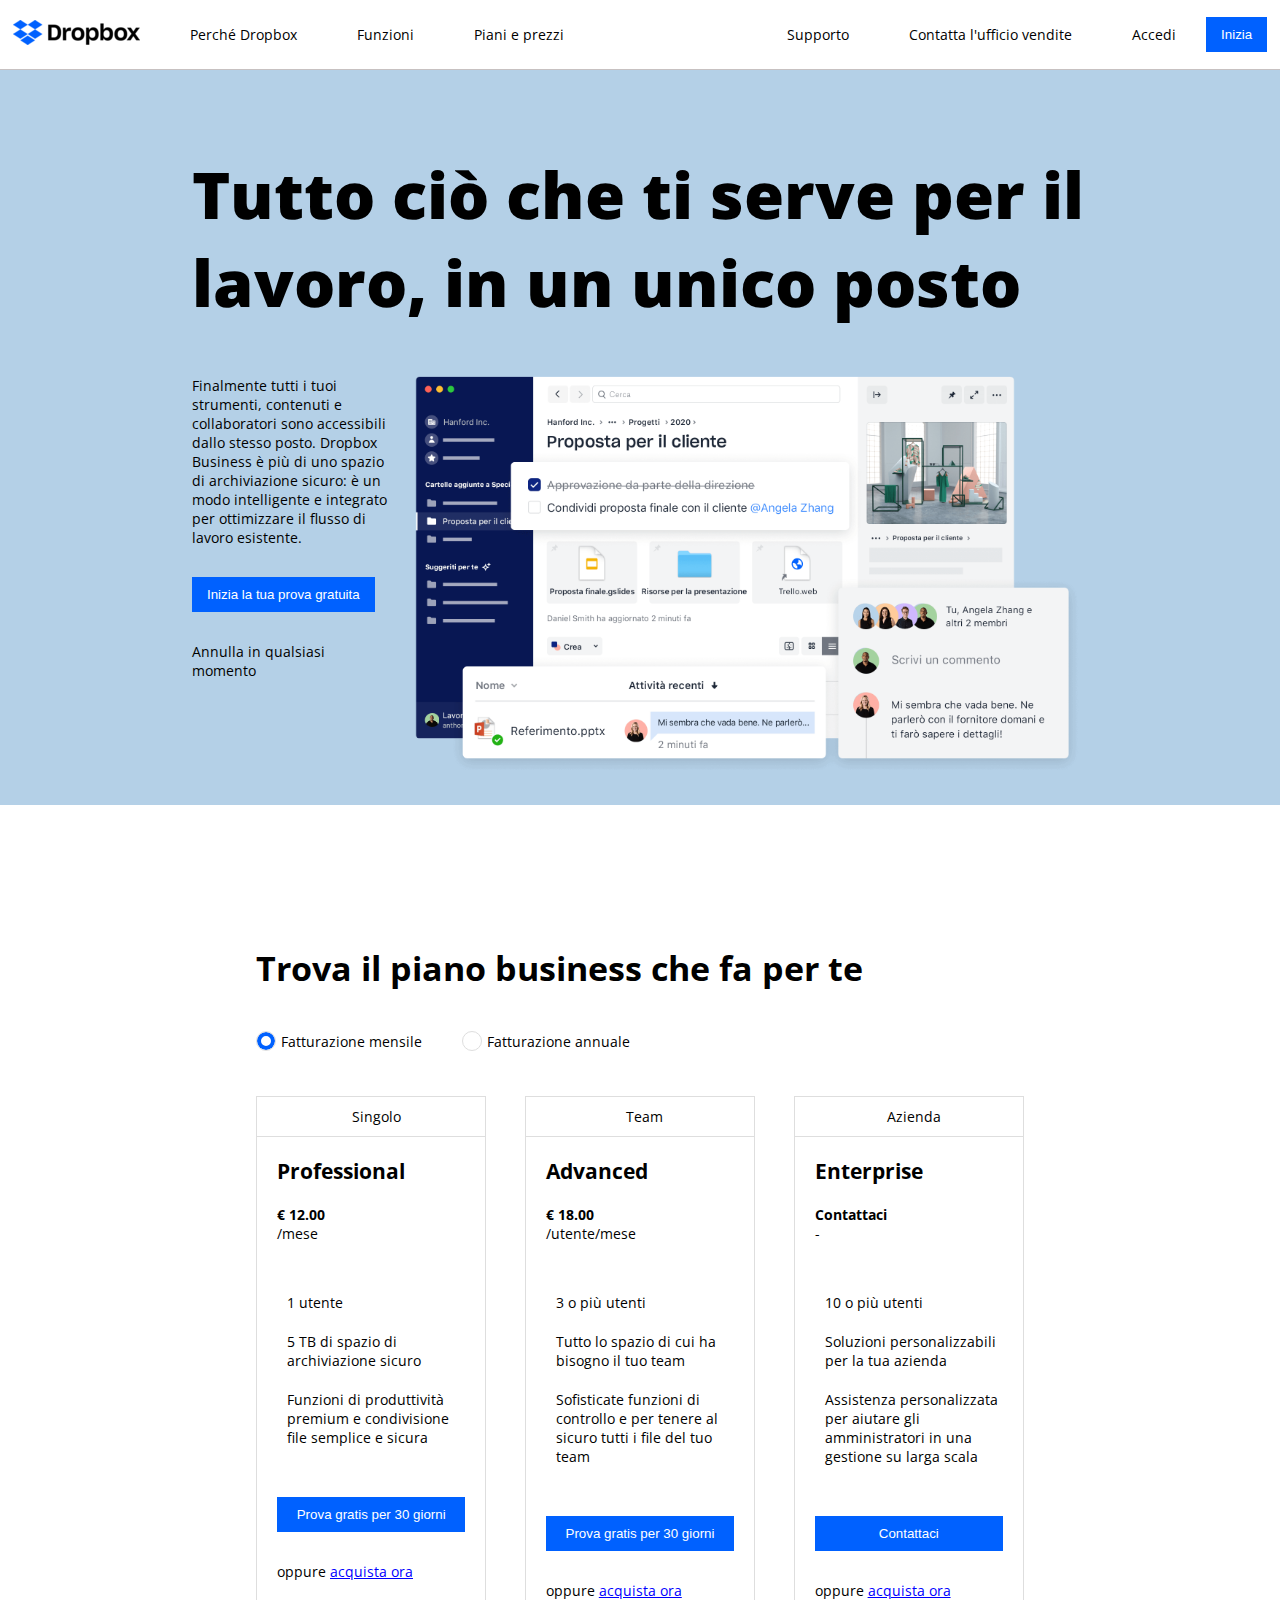
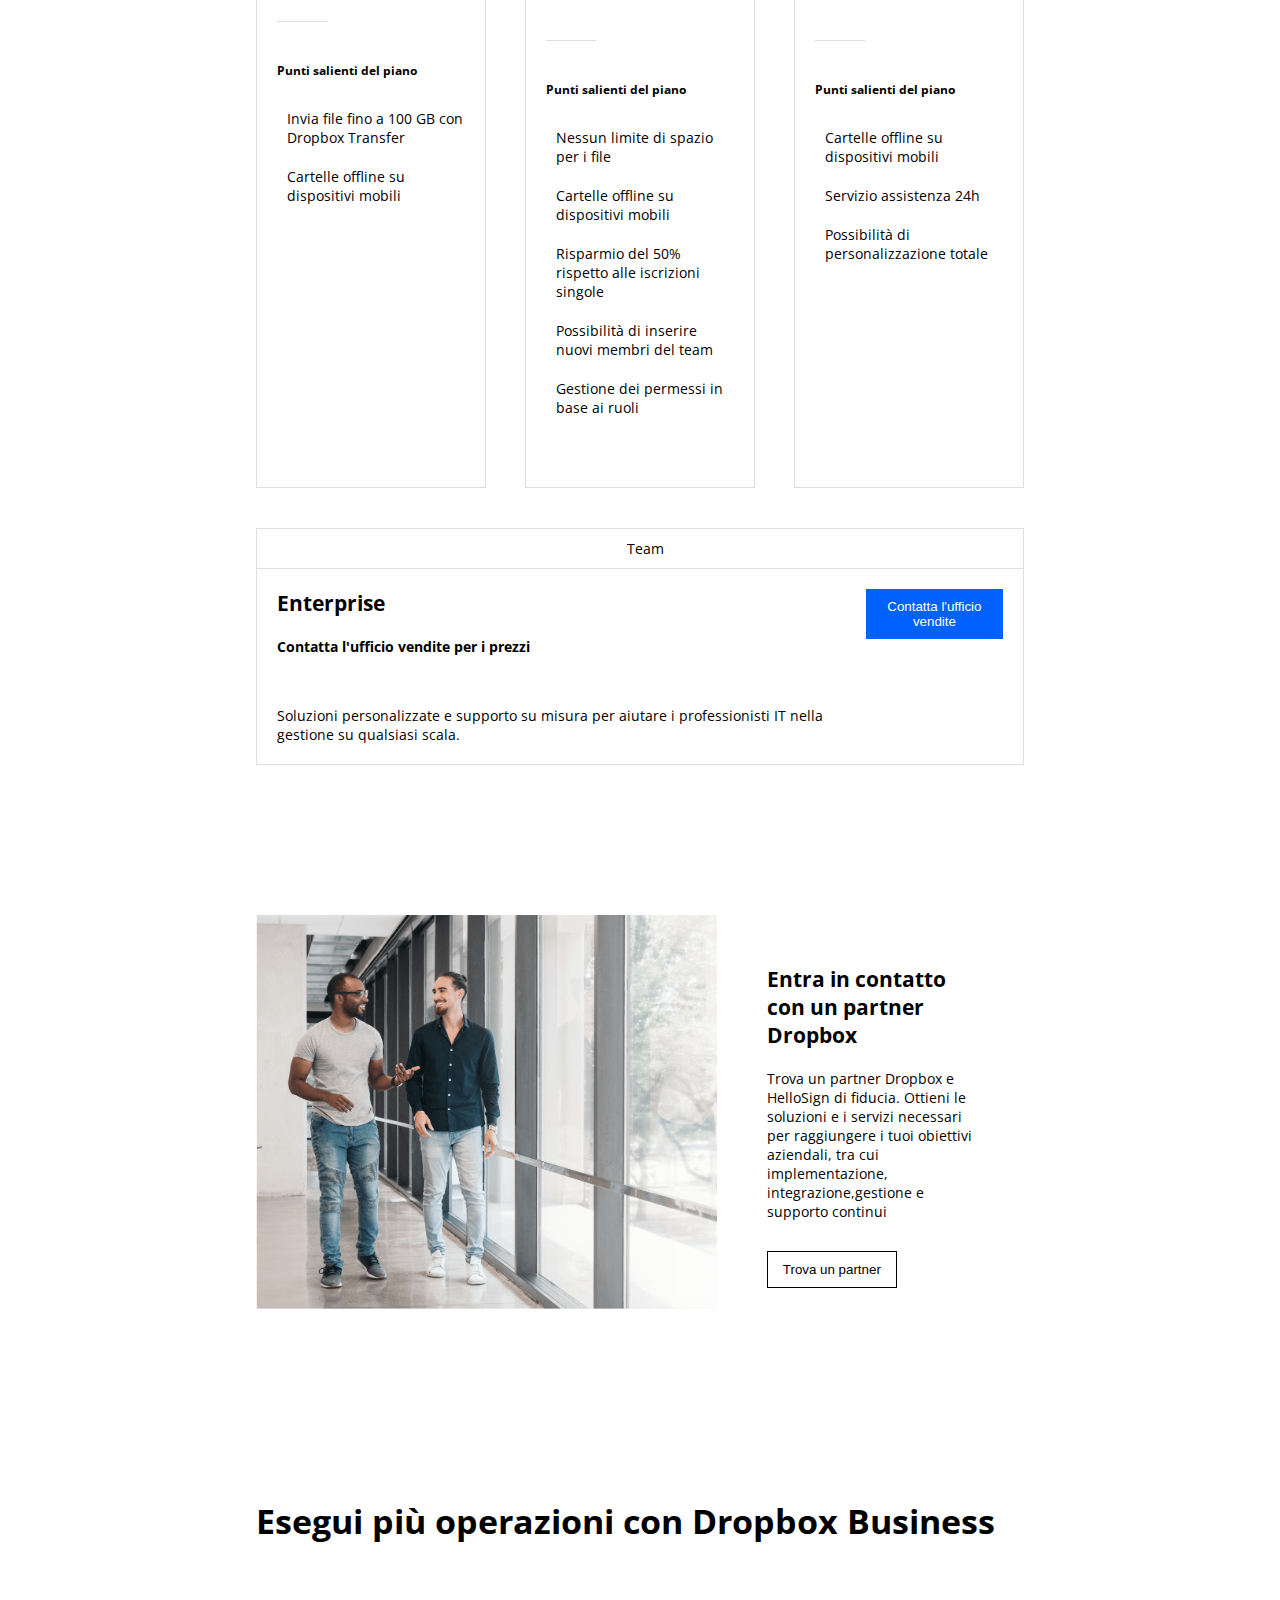
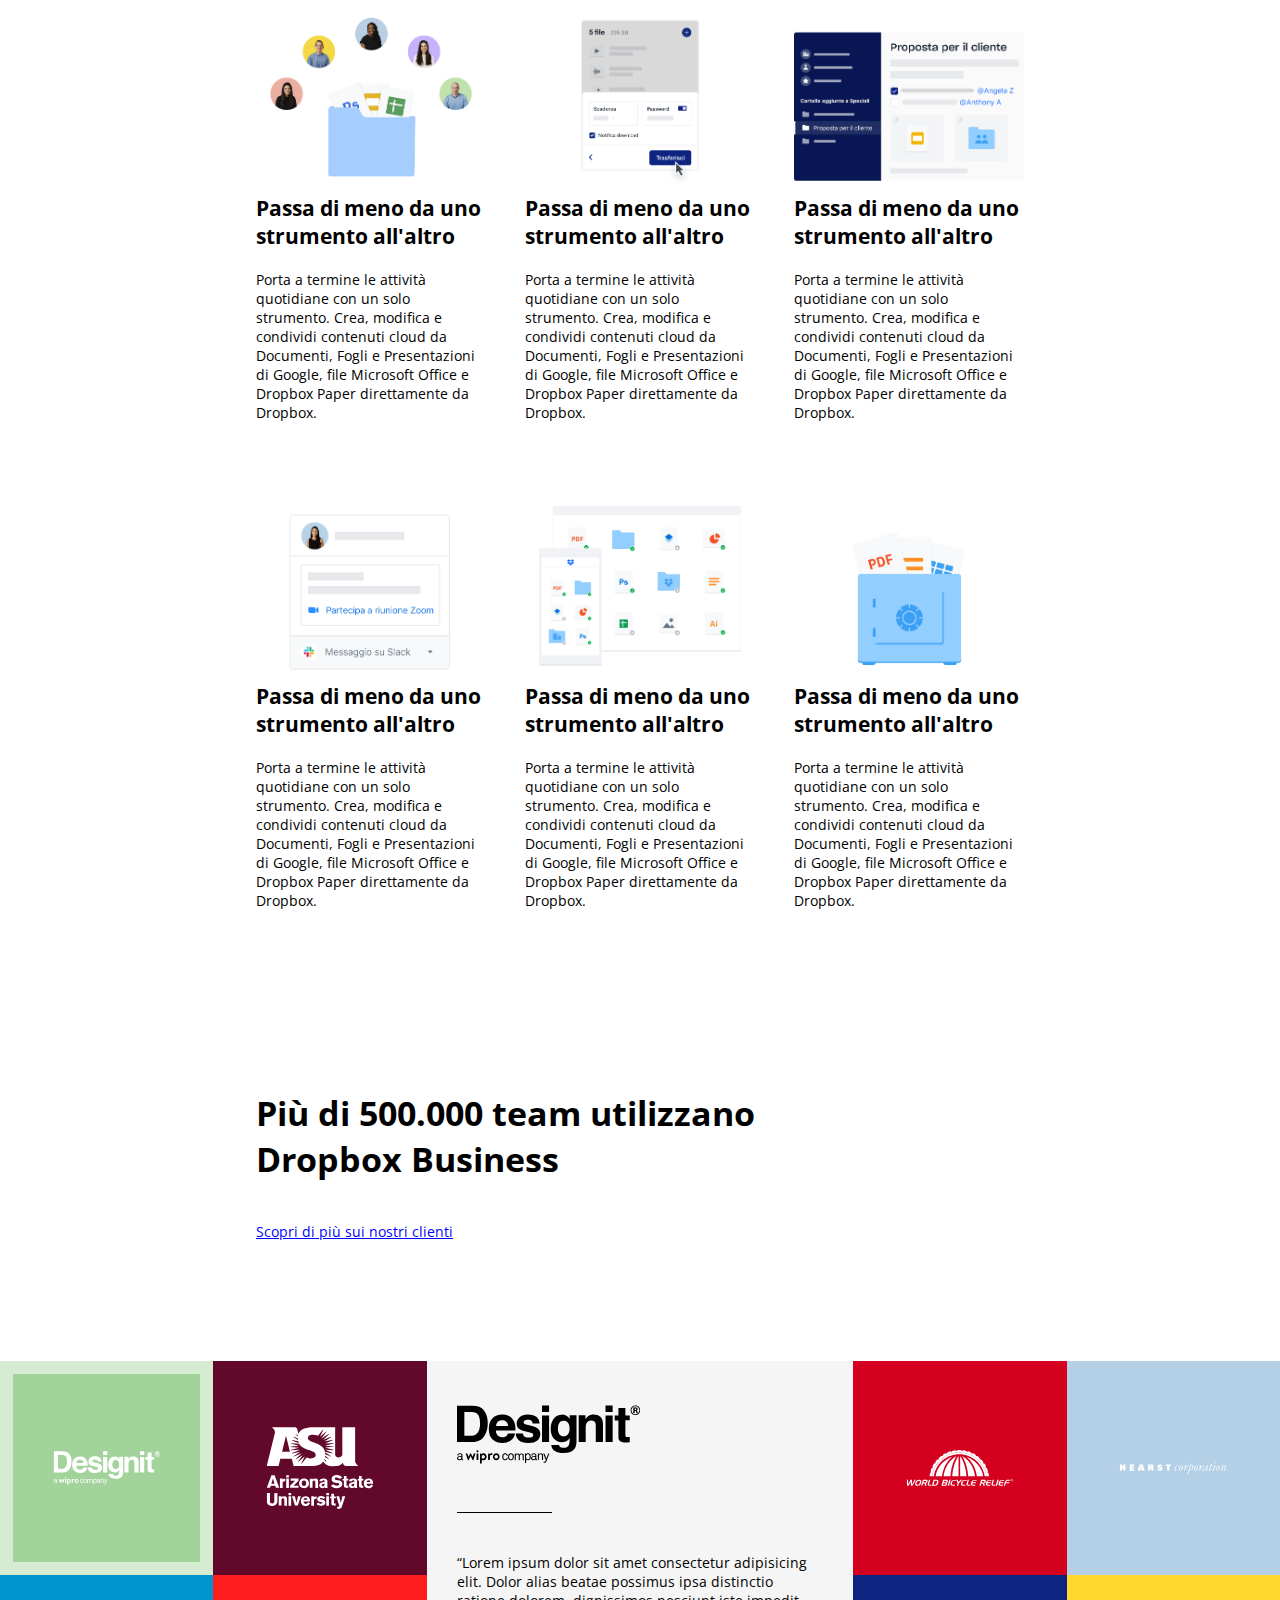
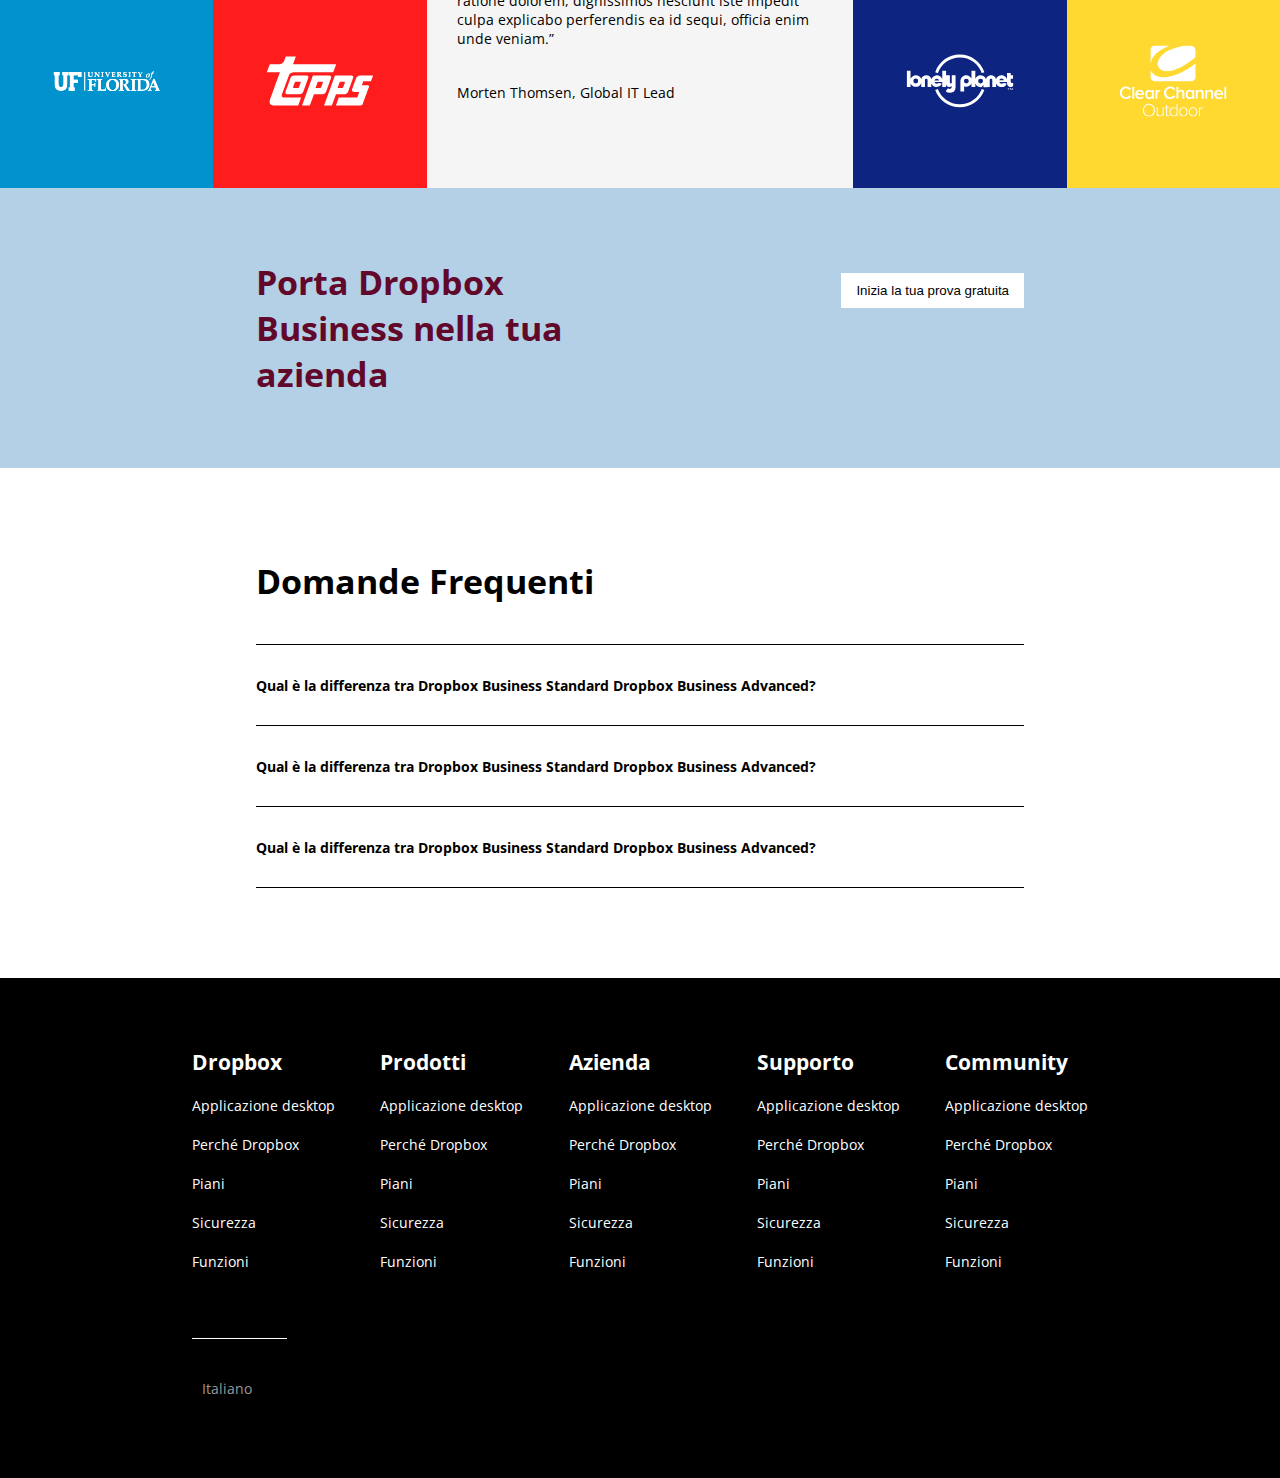
==== commit baaef14f: "Header - tendina hidden Funzioni con logos" ====
--- a/bonus/index.html
+++ b/bonus/index.html
@@ -72,7 +72,145 @@
                 <li>
                     Funzioni
 
-                    <div class="hidden-absolute"></div>
+                    <div class="hidden-absolute">
+                        <div class="hidden-container">
+                            
+                            <!-- Colonna -->
+                            <div class="col-hidden">
+                                <h4>Non limitarti all'archiviazione di file con Dropbox</h4>
+                                <ul>
+                                    
+                                    <!-- list item -->
+                                    <li>
+                                        <div class="nav-logo">
+                                            <svg width="34" height="34" viewBox="0 0 34 34" fill="none" xmlns="http://www.w3.org/2000/svg">
+                                                <rect x="1" y="1" width="32" height="32" rx="7.31429" fill="white"/>
+                                                <path d="M11.925 8.5L6.85059 11.6875L11.925 14.875L17.0003 11.6875L22.0747 14.875L27.1491 11.6875L22.0747 8.5L17.0003 11.6875L11.925 8.5Z" fill="#0061FE"/>
+                                                <path d="M11.925 21.2501L6.85059 18.0626L11.925 14.875L17.0003 18.0626L11.925 21.2501Z" fill="#0061FE"/>
+                                                <path d="M17.0003 18.0626L22.0747 14.875L27.1491 18.0626L22.0747 21.2501L17.0003 18.0626Z" fill="#0061FE"/>
+                                                <path d="M17.0003 25.5L11.925 22.3125L17.0003 19.125L22.0747 22.3125L17.0003 25.5Z" fill="#0061FE"/>
+                                                <rect x="0.542857" y="0.542857" width="32.9143" height="32.9143" rx="7.77143" stroke="#A69171" stroke-opacity="0.2" stroke-width="0.914286"/>
+                                            </svg>
+                                        </div>
+                                        
+                                        <div>
+                                            <h5>Dropbox</h5>
+                                            <span>Get inspired</span>
+                                        </div>
+                                    </li>
+                                    
+                                    <!-- list item -->
+                                    <li>
+                                        <div class="nav-logo">
+                                            <svg width="34" height="35" viewBox="0 0 34 35" fill="none" xmlns="http://www.w3.org/2000/svg">
+                                                <g clip-path="url(#clip0_1509_16723)">
+                                                <rect x="1" y="1.5" width="32" height="32" rx="7.31429" fill="white"/>
+                                                <path d="M17 9C11.5687 9 8.5 12.0687 8.5 17.5C8.5 22.9313 11.5687 26 17 26V21.0575C14.7188 21.0575 13.4425 19.754 13.4425 17.5C13.4425 15.2188 14.746 13.9425 17 13.9425C19.2811 13.9425 20.5575 15.246 20.5575 17.5H25.5C25.5 12.0687 22.4313 9 17 9Z" fill="#0061FE"/>
+                                                <path d="M16.9989 13.9425V17.5H13.4414C13.4414 19.7812 14.7449 21.0575 16.9989 21.0575C19.2801 21.0575 20.5564 19.754 20.5564 17.5C20.5564 15.2189 19.2801 13.9425 16.9989 13.9425Z" fill="#1E1919"/>
+                                                </g>
+                                                <rect x="0.542857" y="1.04286" width="32.9143" height="32.9143" rx="7.77143" stroke="#A69171" stroke-opacity="0.2" stroke-width="0.914286"/>
+                                                <defs>
+                                                <clipPath id="clip0_1509_16723">
+                                                <rect x="1" y="1.5" width="32" height="32" rx="7.31429" fill="white"/>
+                                                </clipPath>
+                                                </defs>
+                                            </svg>
+                                        </div>
+                                        
+                                        <div>
+                                            <h5>Dropbox</h5>
+                                            <span>What customers say</span>
+                                        </div>
+                                    </li>
+                                    
+                                    <!-- list item -->
+                                    <li>
+                                        <div class="nav-logo">
+                                            <svg width="34" height="34" fill="none" xmlns="http://www.w3.org/2000/svg">
+                                                <g clip-path="url(#a)">
+                                                  <path d="M25.686 1H8.314A7.314 7.314 0 0 0 1 8.314v17.372A7.314 7.314 0 0 0 8.314 33h17.372A7.314 7.314 0 0 0 33 25.686V8.314A7.314 7.314 0 0 0 25.686 1Z" fill="#fff"/>
+                                                  <path d="M25.686.543H8.314A7.771 7.771 0 0 0 .543 8.314v17.372a7.771 7.771 0 0 0 7.771 7.771h17.372a7.771 7.771 0 0 0 7.771-7.771V8.314A7.771 7.771 0 0 0 25.686.543Z" stroke="#A69171" stroke-opacity=".2" stroke-width=".914"/>
+                                                  <path d="m8.844 14.882 8.1 5.542v-6.85L8.845 8v6.882Z" fill="#0061FE"/>
+                                                  <path d="m25.046 8-8.101 5.574v6.85l8.101-5.542V8Z" fill="#1E1919"/>
+                                                  <path d="m25.046 19.118-8.101-5.542v6.85L25.046 26v-6.882Z" fill="#0061FE"/>
+                                                  <path d="m8.844 26 8.1-5.574v-6.85l-8.1 5.542V26Z" fill="#1E1919"/>
+                                                </g>
+                                                <defs>
+                                                  <clipPath id="a">
+                                                    <path fill="#fff" d="M0 0h34v34H0z"/>
+                                                  </clipPath>
+                                                </defs>
+                                              </svg>
+                                        </div>
+                                        
+                                        <div>
+                                            <h5>Dropbox</h5>
+                                            <span>app integrations</span>
+                                        </div>
+                                    </li>
+                                    
+                                    <!-- list item -->
+                                    <li>
+                                        <div class="nav-logo">
+                                            <svg width="34" height="35" viewBox="0 0 34 35" fill="none" xmlns="http://www.w3.org/2000/svg">
+                                                <g clip-path="url(#clip0_1509_16734)">
+                                                <rect x="1" y="1.5" width="32" height="32" rx="7.31429" fill="white"/>
+                                                <path d="M16.8513 9C12.3192 9 9.25 11.65 9.25 16.552V17.552C9.25 22.654 12.0906 25 16.8513 25C21.4093 25 24.4626 22.61 24.4626 17.554V17H16.8513V9Z" fill="#0061FE"/>
+                                                <path d="M24.4529 17V9H16.8516L24.4529 17Z" fill="#1E1919"/>
+                                                </g>
+                                                <rect x="0.542857" y="1.04286" width="32.9143" height="32.9143" rx="7.77143" stroke="#A69171" stroke-opacity="0.2" stroke-width="0.914286"/>
+                                                <defs>
+                                                <clipPath id="clip0_1509_16734">
+                                                <rect x="1" y="1.5" width="32" height="32" rx="7.31429" fill="white"/>
+                                                </clipPath>
+                                                </defs>
+                                            </svg>
+                                        </div>
+                                        
+                                        <div>
+                                            <h5>Dropbox</h5>
+                                            <span>Resources</span>
+                                        </div>
+                                    </li>
+                                    
+                                    <!-- list item -->
+                                    <li>
+                                        <div class="nav-logo">
+                                            <svg width="34" height="34" viewBox="0 0 34 34" fill="none" xmlns="http://www.w3.org/2000/svg">
+                                                <path d="M25.0005 1H8.11089C6.22497 1 4.41628 1.74918 3.08273 3.08273C1.74918 4.41628 1 6.22497 1 8.11089V25.0005C1 25.9343 1.18393 26.859 1.54128 27.7217C1.89864 28.5844 2.42243 29.3683 3.08273 30.0286C3.74304 30.689 4.52694 31.2127 5.38967 31.5701C6.25241 31.9275 7.17708 32.1114 8.11089 32.1114H25.0005C25.9343 32.1114 26.859 31.9275 27.7217 31.5701C28.5844 31.2127 29.3683 30.689 30.0286 30.0286C30.689 29.3683 31.2127 28.5844 31.5701 27.7217C31.9275 26.859 32.1114 25.9343 32.1114 25.0005V8.11089C32.1114 7.17708 31.9275 6.25241 31.5701 5.38967C31.2127 4.52694 30.689 3.74304 30.0286 3.08273C29.3683 2.42243 28.5844 1.89864 27.7217 1.54128C26.859 1.18393 25.9343 1 25.0005 1V1Z" fill="white"/>
+                                                <path d="M25.4448 1H8.5552C6.55144 1 4.62974 1.79599 3.21287 3.21287C1.79599 4.62974 1 6.55144 1 8.5552V25.4448C1 27.4486 1.79599 29.3703 3.21287 30.7871C4.62974 32.204 6.55144 33 8.5552 33H25.4448C27.4486 33 29.3703 32.204 30.7871 30.7871C32.204 29.3703 33 27.4486 33 25.4448V8.5552C33 6.55144 32.204 4.62974 30.7871 3.21287C29.3703 1.79599 27.4486 1 25.4448 1V1Z" stroke="#A69171" stroke-opacity="0.2" stroke-width="0.914"/>
+                                                <path d="M10.25 19.25H14.75V10.25L8 17L10.25 19.25Z" fill="#1E1919"/>
+                                                <path d="M23.75 14.75L17 8L14.75 10.25V14.75H23.75Z" fill="#0061FE"/>
+                                                <path d="M19.25 23.75L26 17L23.75 14.75H19.25V23.75Z" fill="#1E1919"/>
+                                                <path d="M10.25 19.25L17 26L19.25 23.75V19.25H10.25Z" fill="#0061FE"/>
+                                            </svg>
+                                        </div>
+                                        
+                                        <div>
+                                            <h5>Dropbox</h5>
+                                            <span>Resources</span>
+                                        </div>
+                                    </li>
+                                    
+                                    <!-- list item -->
+                                    <li>
+                                        <div class="nav-logo">
+                                            <svg width="24" height="24" viewBox="0 0 24 24" fill="none" xmlns="http://www.w3.org/2000/svg">
+                                                <path d="M5 11.75H17M11.75 5.25L18 11.75L11.75 18.25" stroke="#1E1919" stroke-width="1.5" stroke-miterlimit="10"/>
+                                            </svg>
+                                        </div>
+                                        
+                                        <div>
+                                            <h5>Dropbox</h5>
+                                            <span>Resources</span>
+                                        </div>
+                                    </li>
+
+                                </ul>
+                            </div>
+
+                        </div>
+                    </div>
                 </li>
                 <li>
                     <a href="#plan-section">Piani e prezzi</a>
--- a/bonus/css/style.css
+++ b/bonus/css/style.css
@@ -85,8 +85,13 @@
 }
 
 h4 {
-    font-size: 16px;
+    font-size: 12px;
     margin-bottom: 10px;
+}
+
+h5 {
+    font-size: 12px;
+    margin-bottom: 5px;
 }
 
 p {
@@ -217,6 +222,8 @@
             display: flex;
             padding: 10px;
             cursor: auto;
+            font-size: 12px;
+
         }
 
         .hidden-container ul {
@@ -237,9 +244,15 @@
         }
 
         .col-hidden {
-            min-width: 250px;
+            min-width: 200px;
             padding: 10px;
         }
+
+            .nav-logo {
+                min-width: 34px;
+                margin-right: 10px;
+                text-align: center;
+            }
 
             
 
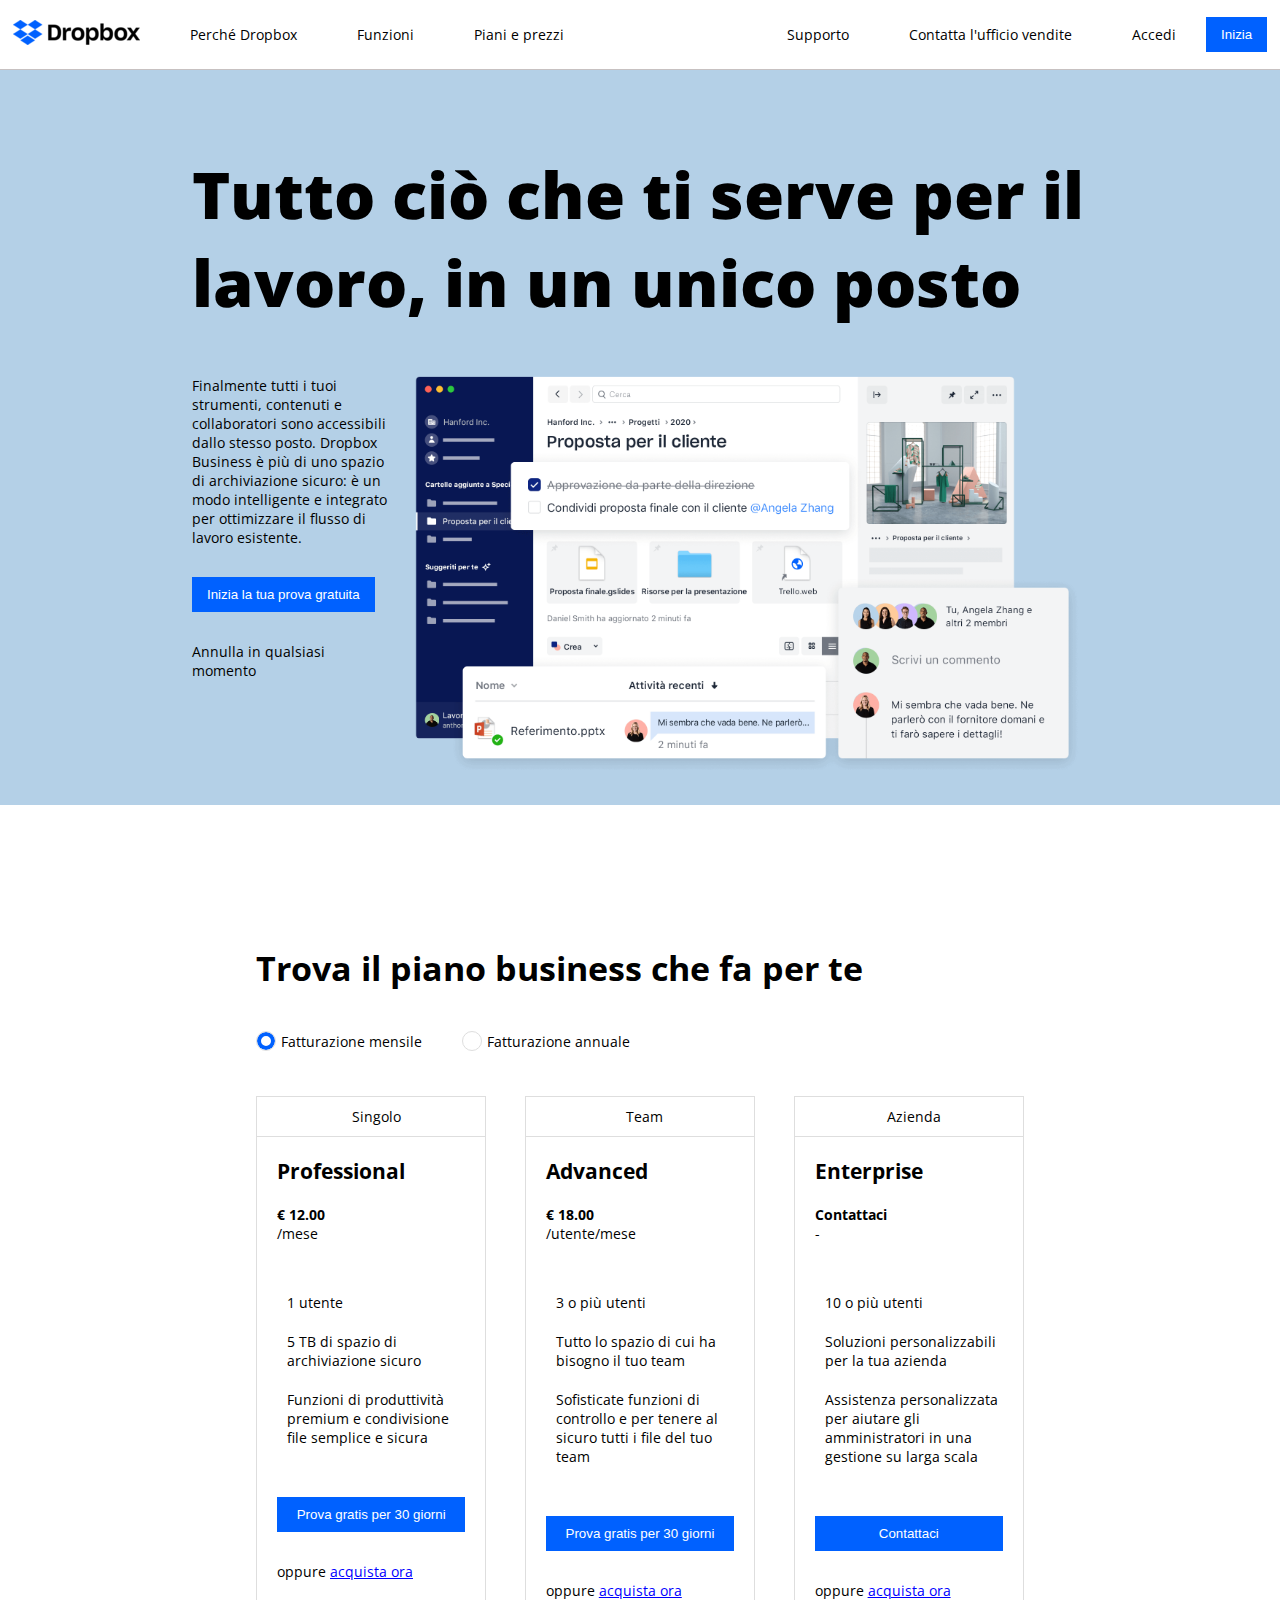
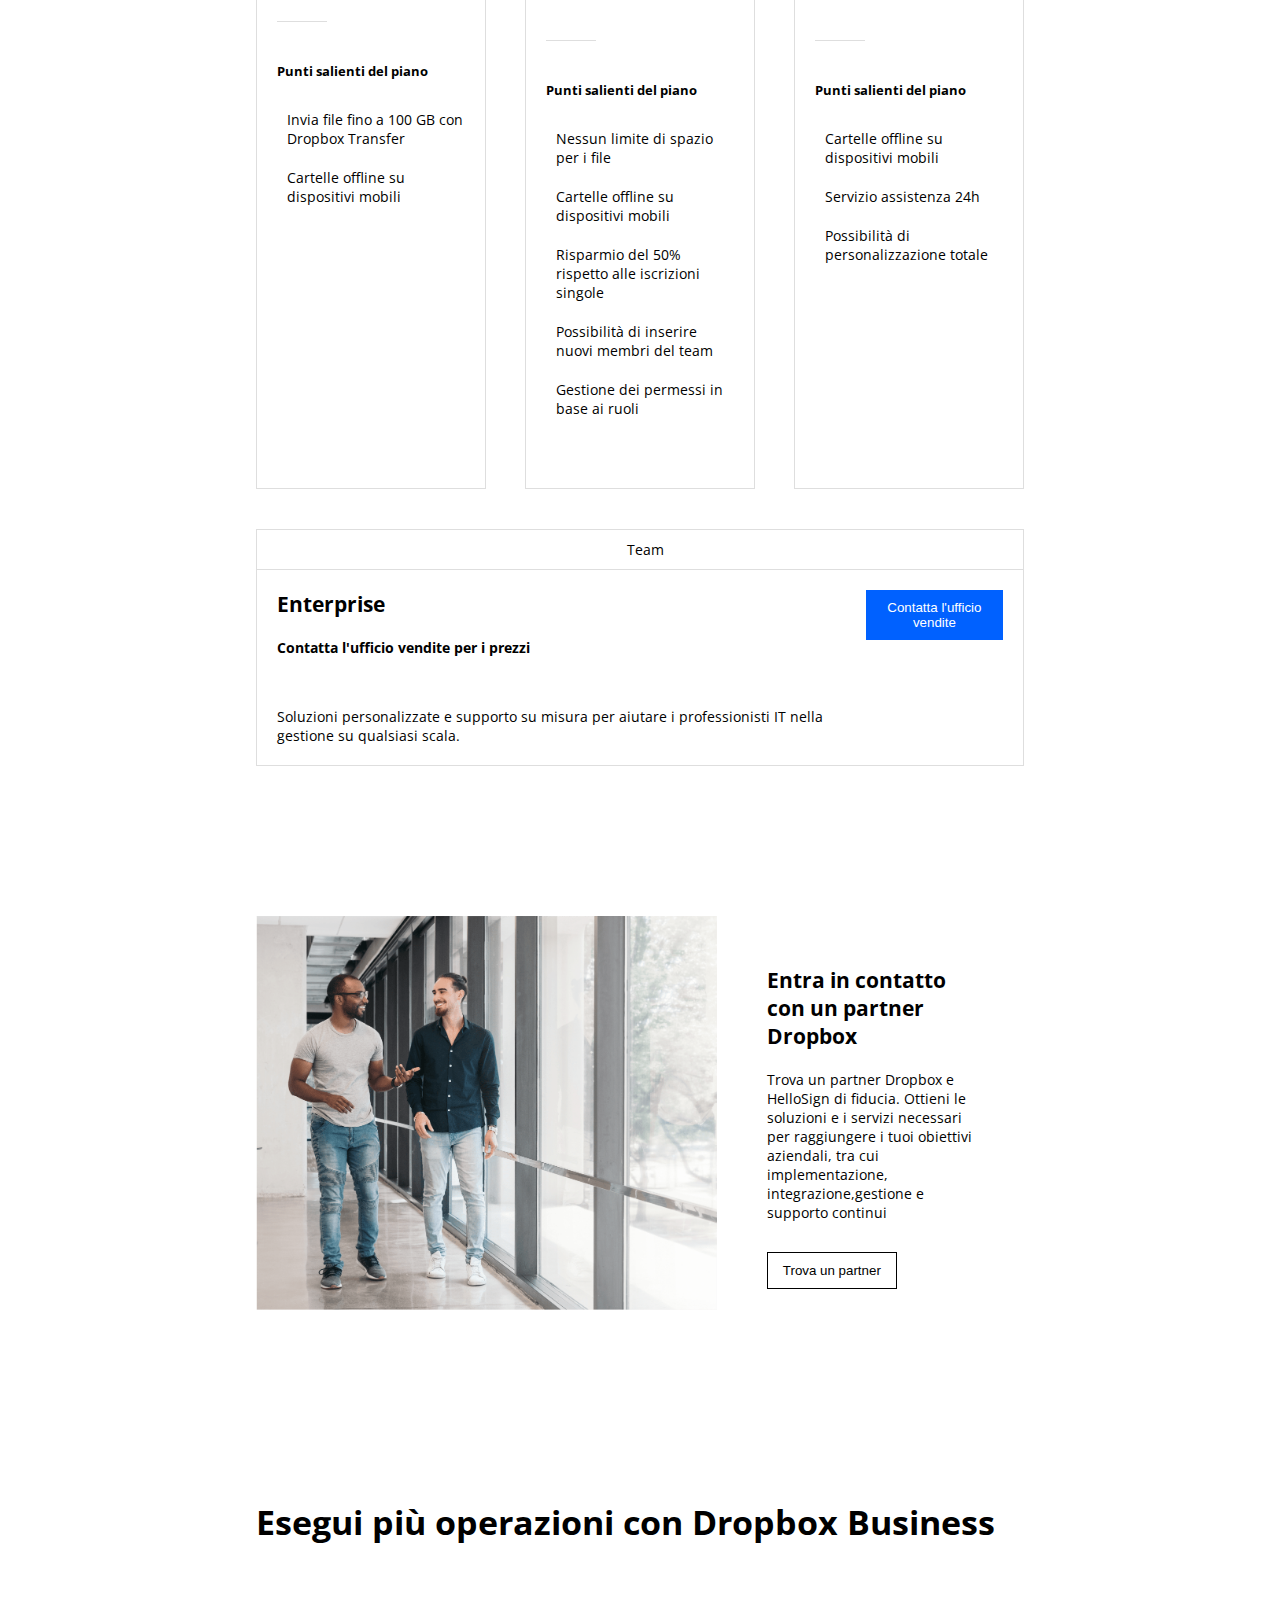
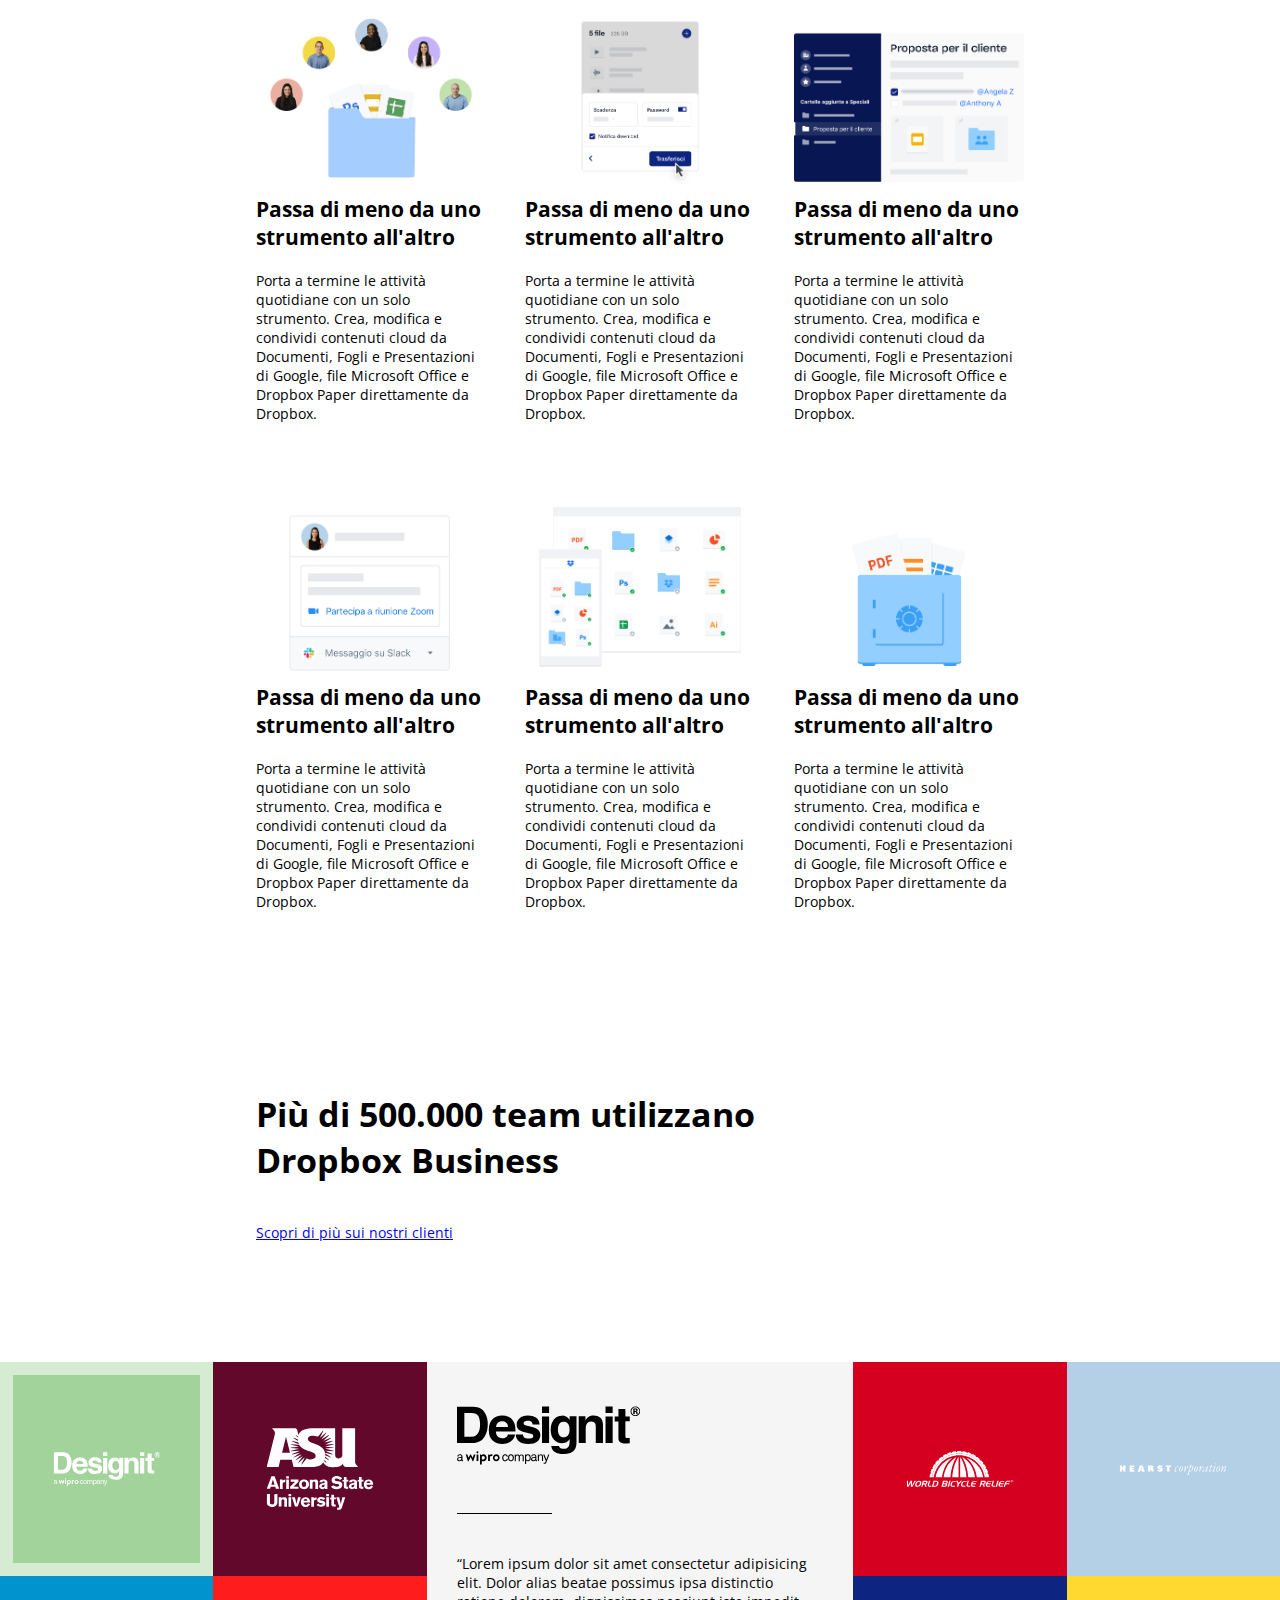
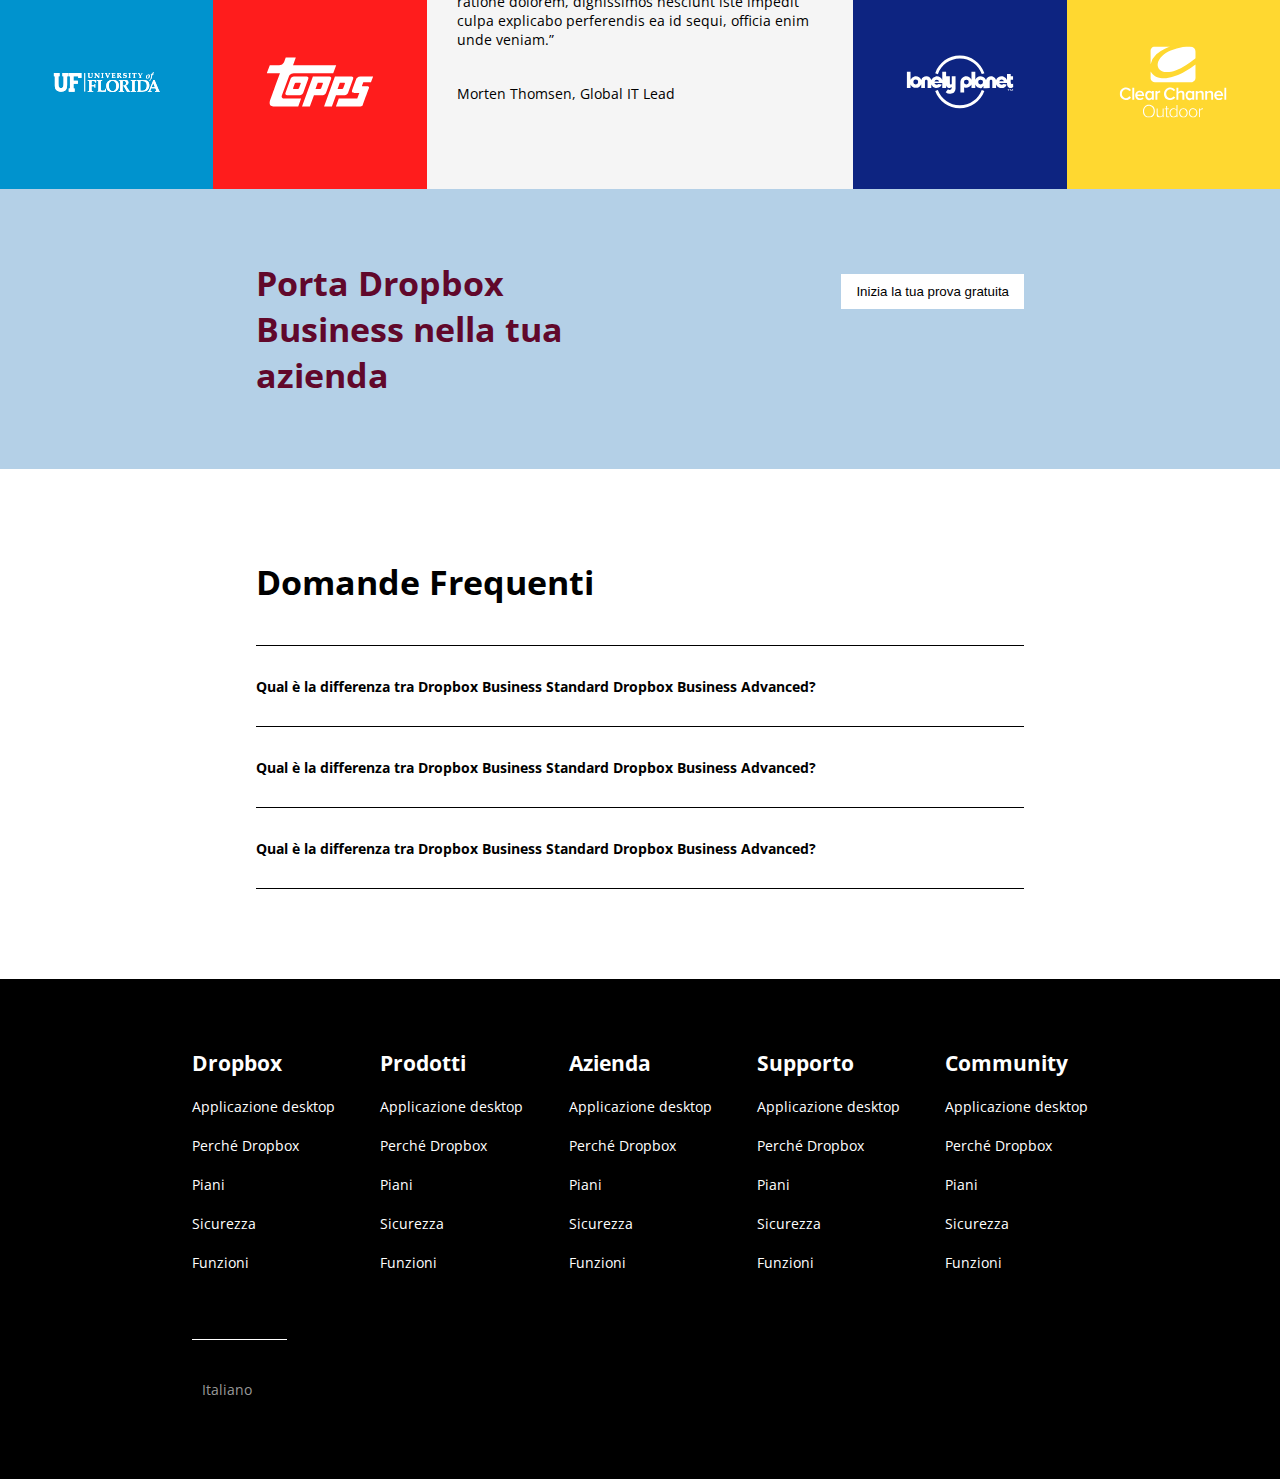
==== commit 39e7c794: "Header - contenuti e dettagli tendina Funzioni" ====
--- a/bonus/index.html
+++ b/bonus/index.html
@@ -95,7 +95,7 @@
                                         
                                         <div>
                                             <h5>Dropbox</h5>
-                                            <span>Get inspired</span>
+                                            <span>Archivia, condividi e accedi ai file su tutti i dispositivi</span>
                                         </div>
                                     </li>
                                     
@@ -118,8 +118,8 @@
                                         </div>
                                         
                                         <div>
-                                            <h5>Dropbox</h5>
-                                            <span>What customers say</span>
+                                            <h5>Backup</h5>
+                                            <span>Esegui il backup automatico dei tuoi dispositivi</span>
                                         </div>
                                     </li>
                                     
@@ -144,8 +144,8 @@
                                         </div>
                                         
                                         <div>
-                                            <h5>Dropbox</h5>
-                                            <span>app integrations</span>
+                                            <h5>Sign</h5>
+                                            <span>Richiedi e aggiungi firme ai documenti</span>
                                         </div>
                                     </li>
                                     
@@ -168,8 +168,8 @@
                                         </div>
                                         
                                         <div>
-                                            <h5>Dropbox</h5>
-                                            <span>Resources</span>
+                                            <h5>DocSend</h5>
+                                            <span>Invia documenti in modo sicuro e tieni traccia dell'attività</span>
                                         </div>
                                     </li>
                                     
@@ -187,8 +187,8 @@
                                         </div>
                                         
                                         <div>
-                                            <h5>Dropbox</h5>
-                                            <span>Resources</span>
+                                            <h5>Capture</h5>
+                                            <span>Crea registrazioni dello schermo e videomessaggi</span>
                                         </div>
                                     </li>
                                     
@@ -201,8 +201,8 @@
                                         </div>
                                         
                                         <div>
-                                            <h5>Dropbox</h5>
-                                            <span>Resources</span>
+                                            <h5>Accesso anticipato</h5>
+                                            <span>Scopri in anteprima le nuove esperienze del prodotto</span>
                                         </div>
                                     </li>
 
--- a/bonus/css/style.css
+++ b/bonus/css/style.css
@@ -85,12 +85,12 @@
 }
 
 h4 {
-    font-size: 12px;
+    font-size: 13px;
     margin-bottom: 10px;
 }
 
 h5 {
-    font-size: 12px;
+    font-size: 13px;
     margin-bottom: 5px;
 }
 
@@ -221,6 +221,7 @@
         .hidden-container {
             display: flex;
             padding: 10px;
+            min-width: 280px;            
             cursor: auto;
             font-size: 12px;
 
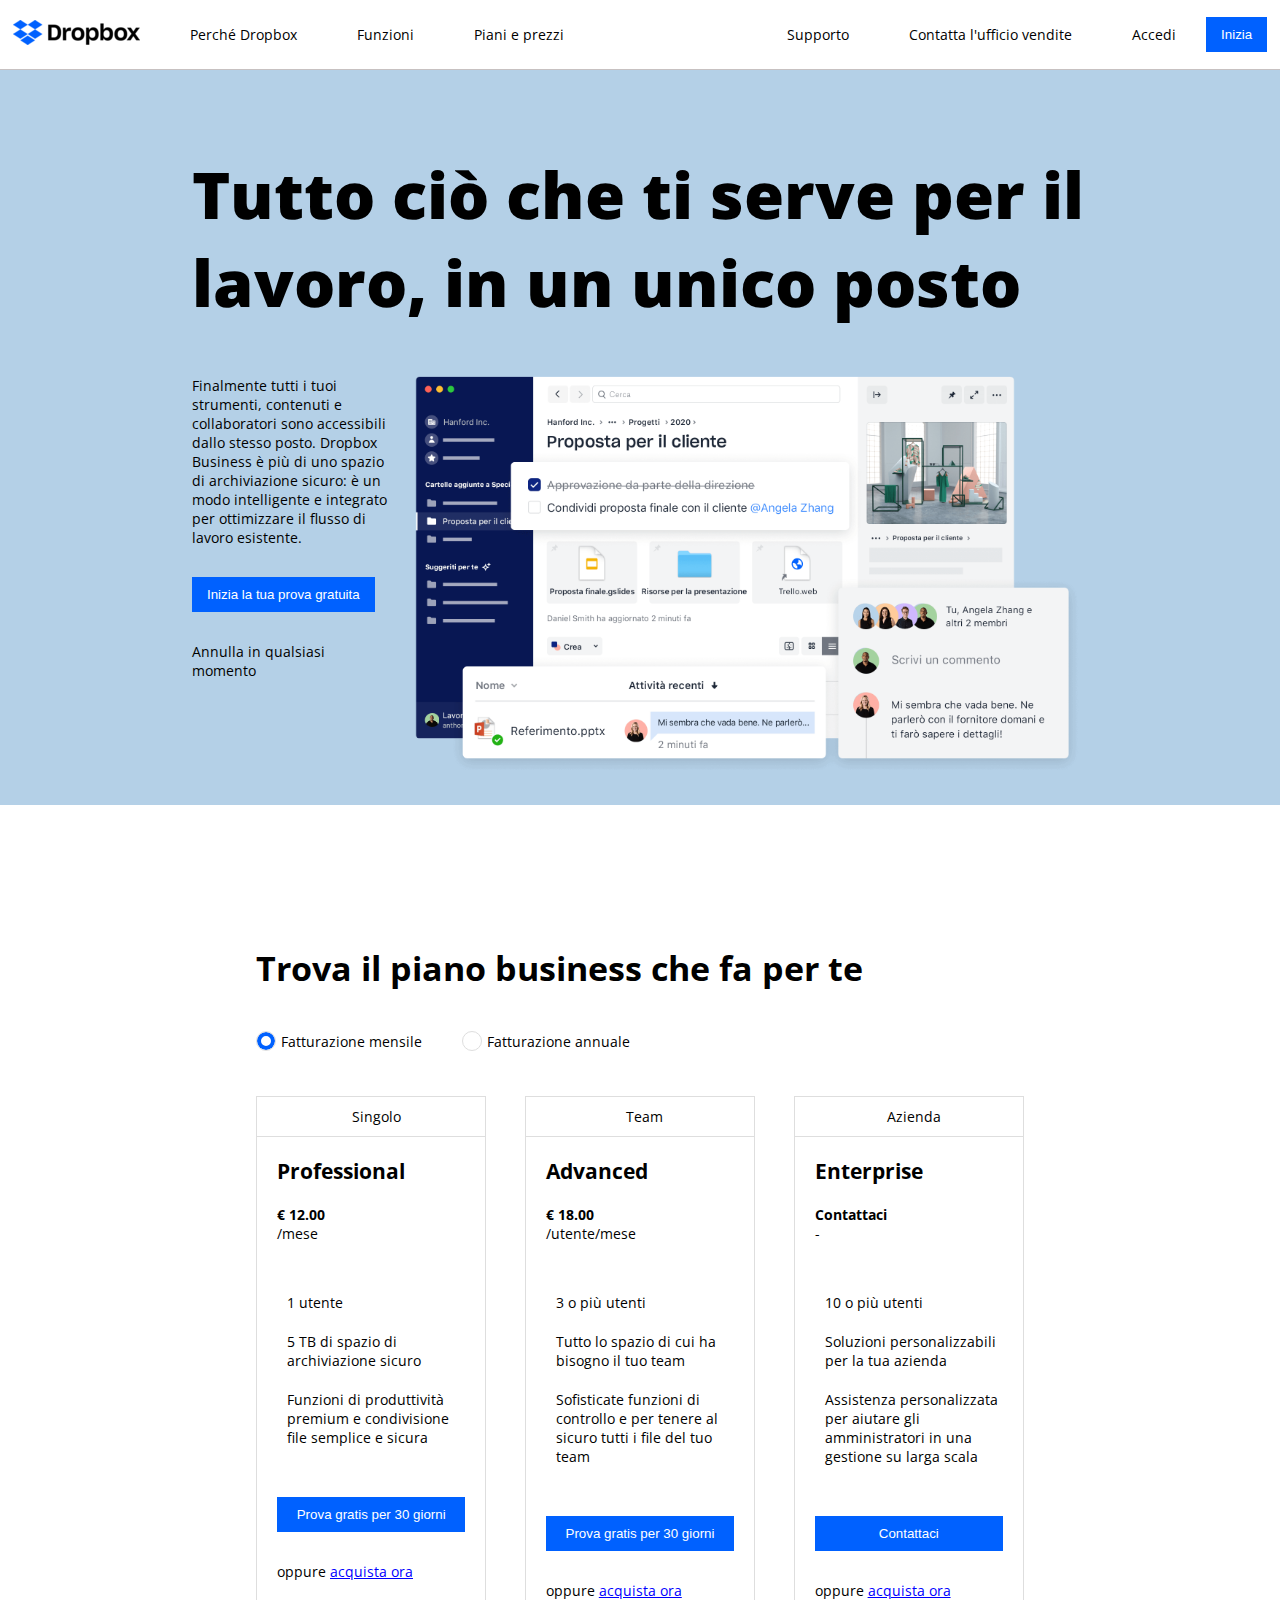
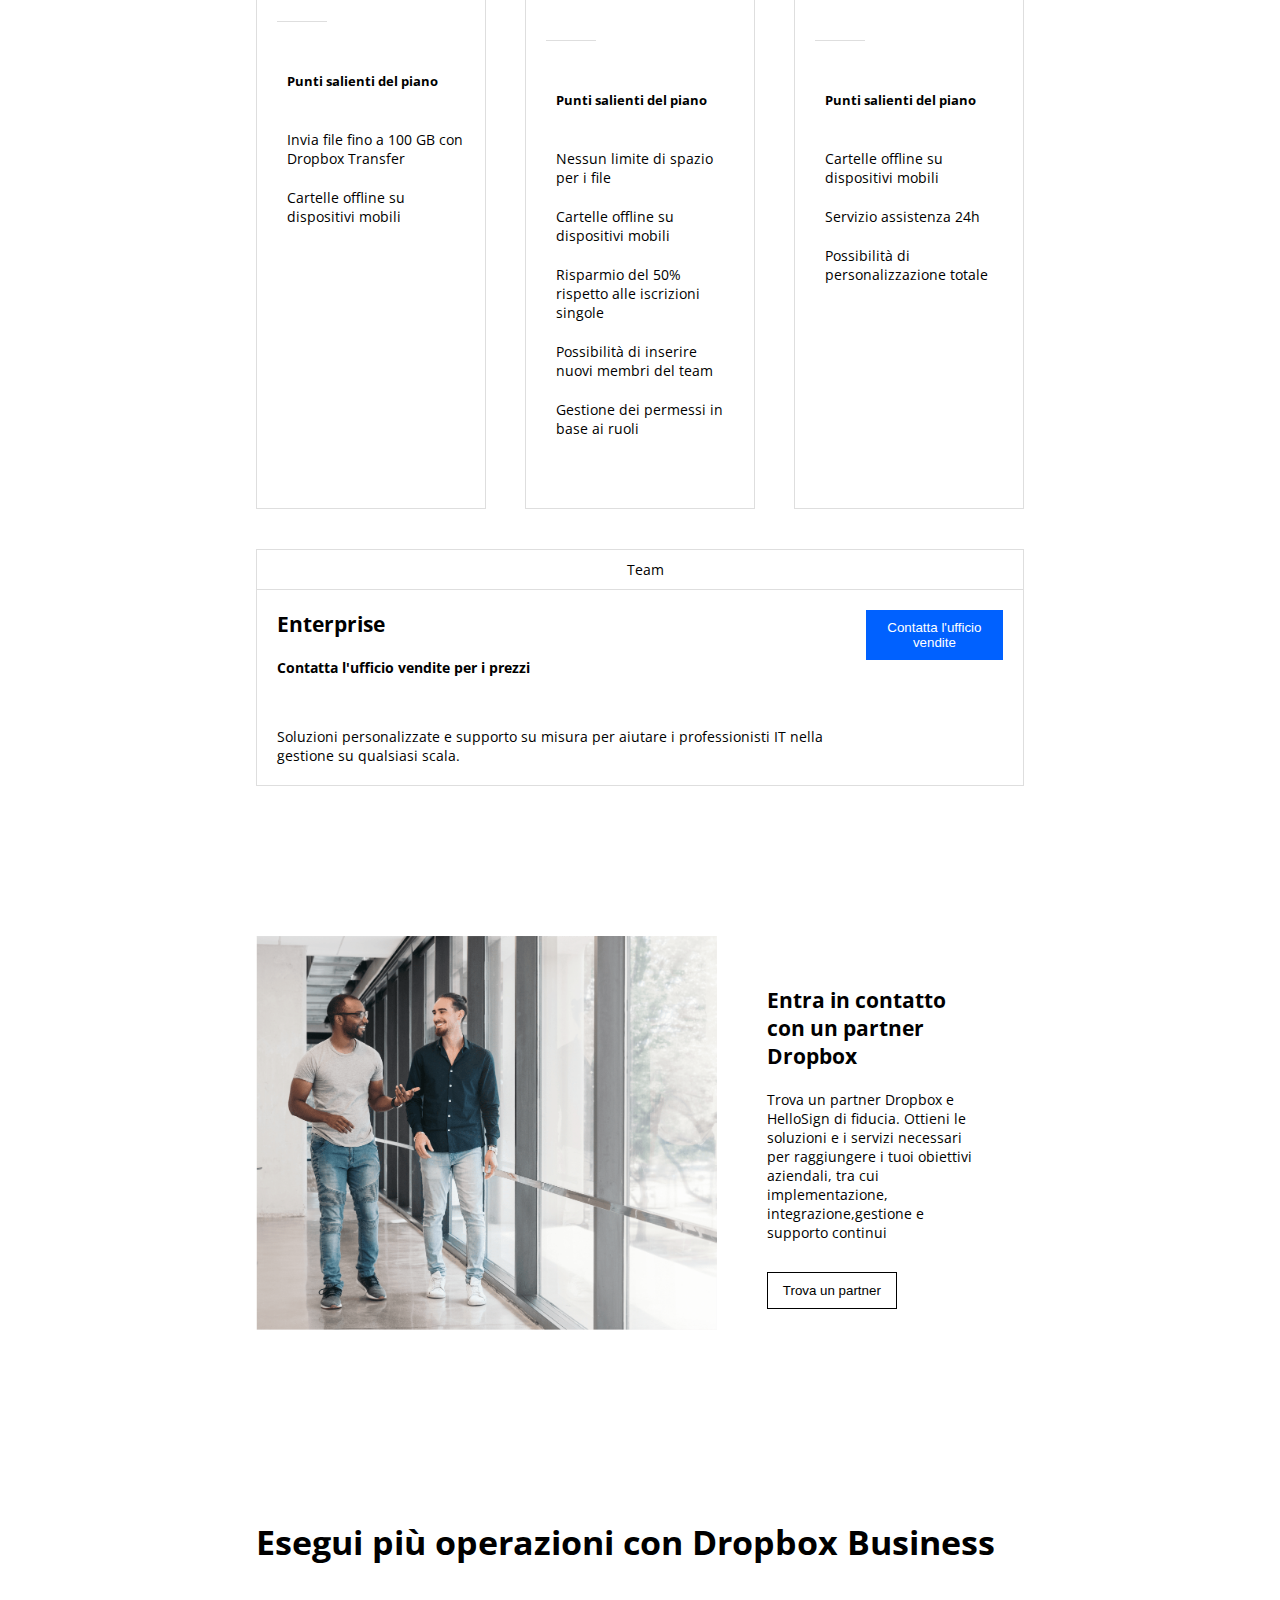
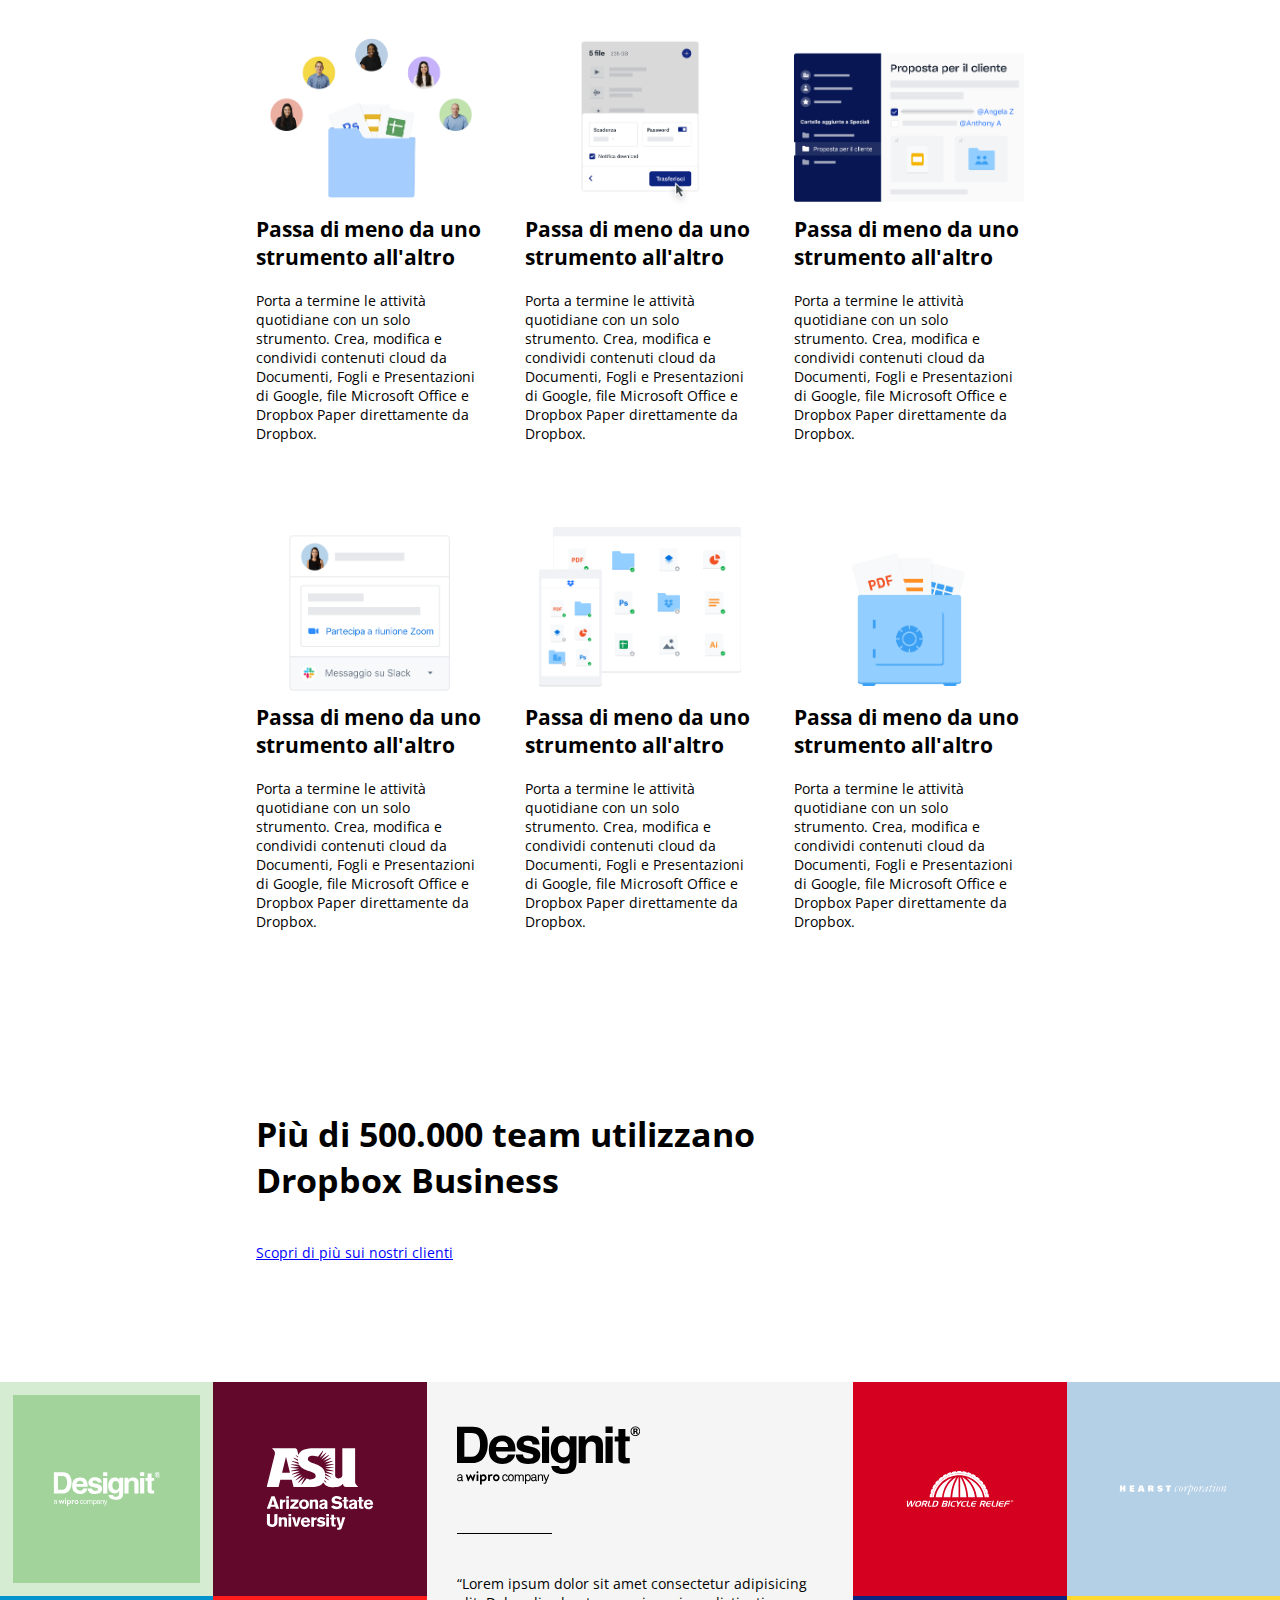
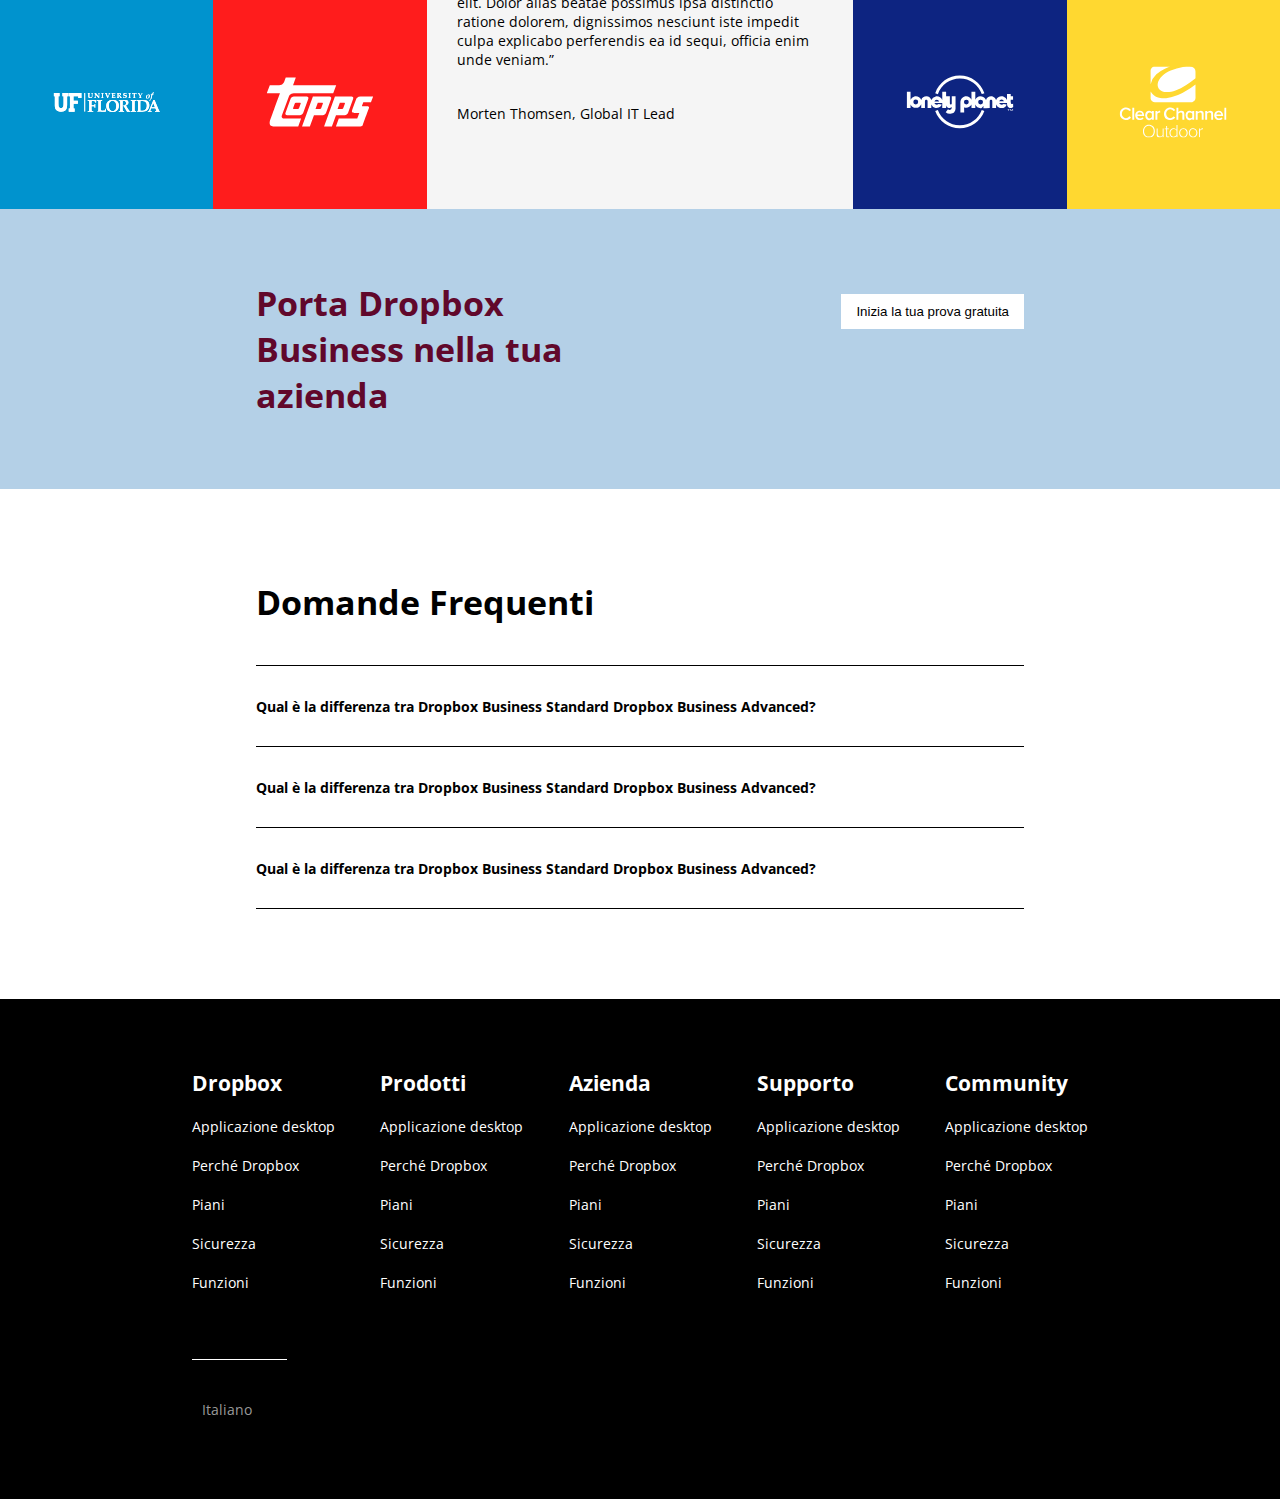
==== commit 73639b01: "Header - tendina a "Supporto" Cambiato estetica a tendine" ====
--- a/bonus/index.html
+++ b/bonus/index.html
@@ -31,6 +31,8 @@
                 </a>
             </div>
             <ul>
+                
+                <!-- Elemento nav -->
                 <li>
                     Perché Dropbox
 
@@ -69,6 +71,8 @@
                         </div>
                     </div>
                 </li>
+                
+                <!-- Elemento nav -->
                 <li>
                     Funzioni
 
@@ -212,8 +216,13 @@
                         </div>
                     </div>
                 </li>
+                
+                <!-- Elemento nav -->
                 <li>
-                    <a href="#plan-section">Piani e prezzi</a>
+                    <a href="#plan-section">
+                        Piani e prezzi
+                        <i class="fa-sharp fa-solid fa-arrow-down"></i>
+                    </a>
                 </li>
 
             </ul>
@@ -222,16 +231,43 @@
         <!-- DESTRA lista + button -->
         <nav>
             <ul>
+                
+                <!-- Elemento nav -->
                 <li>
                     Supporto
 
+                    <div class="hidden-absolute">
+                        <div class="hidden-container">
+                            
+                            <!-- Colonna -->
+                            <div class="col-hidden">
+                                <ul>
+                                    
+                                    <!-- list item -->
+                                    <li>
+                                        Centro assistenza
+                                    </li>
+                                    
+                                    <!-- list item -->
+                                    <li>
+                                        Forum della community
+                                    </li>
+                                    
+                                </ul>
+                            </div>
+
+                        </div>
+                    </div>
+                </li>
+                
+                <!-- Elemento nav -->
+                <li>
+                    Contatta l'ufficio vendite
+
                     <div class="hidden-absolute"></div>
                 </li>
-                <li>
-                    Contatta l'ufficio vendite
-
-                    <div class="hidden-absolute"></div>
-                </li>
+                
+                <!-- Elemento nav -->
                 <li>
                     Accedi
                 </li>
--- a/bonus/css/style.css
+++ b/bonus/css/style.css
@@ -33,6 +33,7 @@
     color: #ffffff;
     background-color: #0061ff;
     margin-bottom: 30px;
+    transition: all .3s;
 }
 
 button:hover {
@@ -86,6 +87,7 @@
 
 h4 {
     font-size: 13px;
+    padding: 10px;
     margin-bottom: 10px;
 }
 
@@ -184,9 +186,21 @@
             align-items: center;
         }
 
+        header nav ul li a .fa-arrow-down {
+            margin-left: 15px;
+            opacity: 0;
+            visibility: hidden;
+            transition: all .5s ease-in-out;
+        }
+
             header nav ul li:hover {
                 border-bottom: 1px solid black;
                 background-color: #f3f4f5;
+            }
+
+            header nav ul li:hover .fa-arrow-down{
+                opacity: 1;
+                visibility: visible;
             }
 
             /*Hidden info show on :hover*/
@@ -194,16 +208,16 @@
                 position: absolute;
                 left: 0;
                 top: 70px;
-                min-height: 100px;
-                min-width: 200px;
+                /* min-height: 100px; */
+                /* min-width: 200px; */
                 background-color: #f3f4f5;
                 display: none;
                 opacity: 0;
-                animation: fade .3s;
+                animation: fade-in .3s;
                 z-index: 900;
             }
 
-            @keyframes fade {
+            @keyframes fade-in {
                 0% {
                     opacity: 0;
                 }
@@ -220,23 +234,23 @@
 
         .hidden-container {
             display: flex;
-            padding: 10px;
-            min-width: 280px;            
+            min-width: 260px;            
             cursor: auto;
             font-size: 12px;
+            padding: 10px 0;
 
         }
 
         .hidden-container ul {
         display: inline-block;
-        width: 100%;
+        min-width: 100%;
         }
 
         .hidden-container ul li {
             margin: 0;
-            padding: 10px 0;
+            padding: 10px;
             height: auto;
-            width: 100%;
+            min-width: 100%;
         }
 
         .hidden-container ul li:hover {
@@ -246,14 +260,19 @@
 
         .col-hidden {
             min-width: 200px;
-            padding: 10px;
+            width: 100%;
         }
 
             .nav-logo {
-                min-width: 34px;
+                min-width:fit-content;
+                padding: 10px;
                 margin-right: 10px;
                 text-align: center;
             }
+
+                .nav-logo svg {
+                    width: 34px;
+                }
 
             
 
@@ -554,7 +573,7 @@
                 background-color: #f3f4f5;
                 border-radius: 20px;
                 display: none;
-                animation: fade .3s;
+                animation: fade-in .3s;
             }
 
                 .faq-row-hidden p {
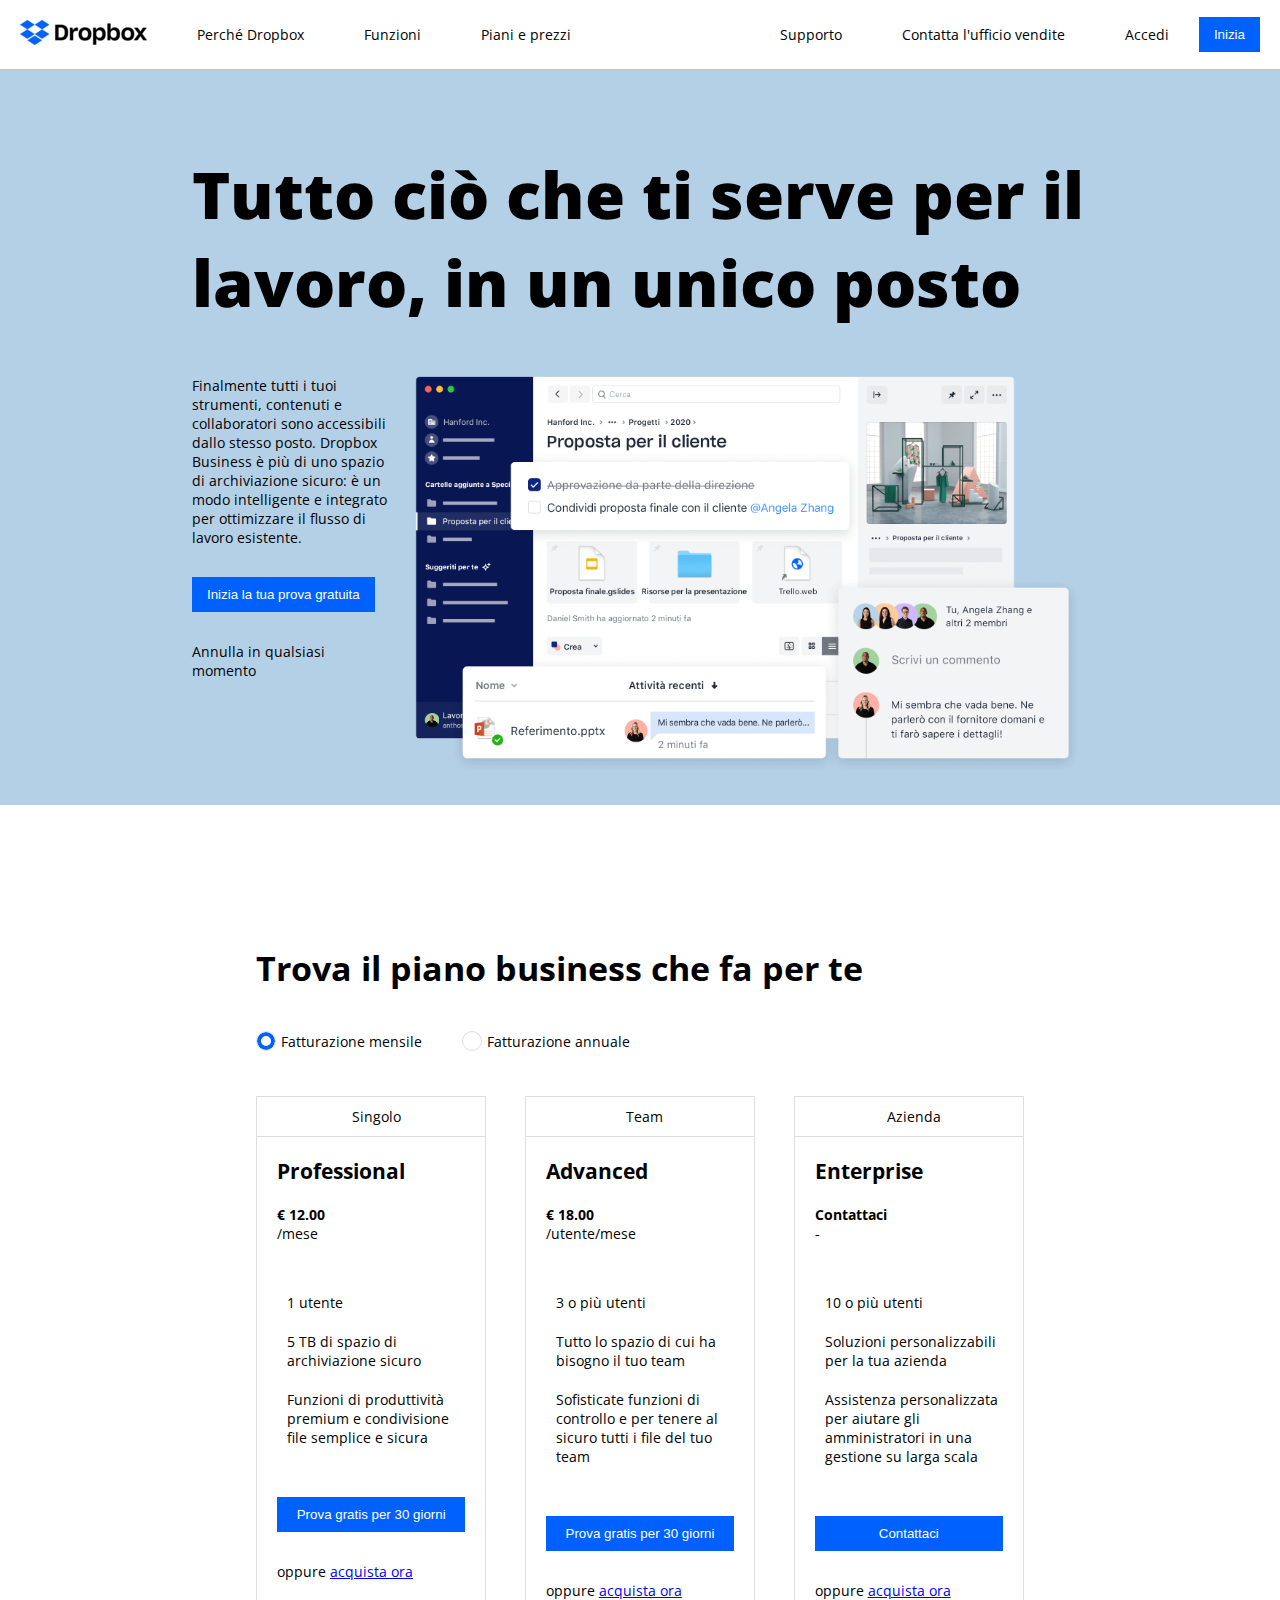
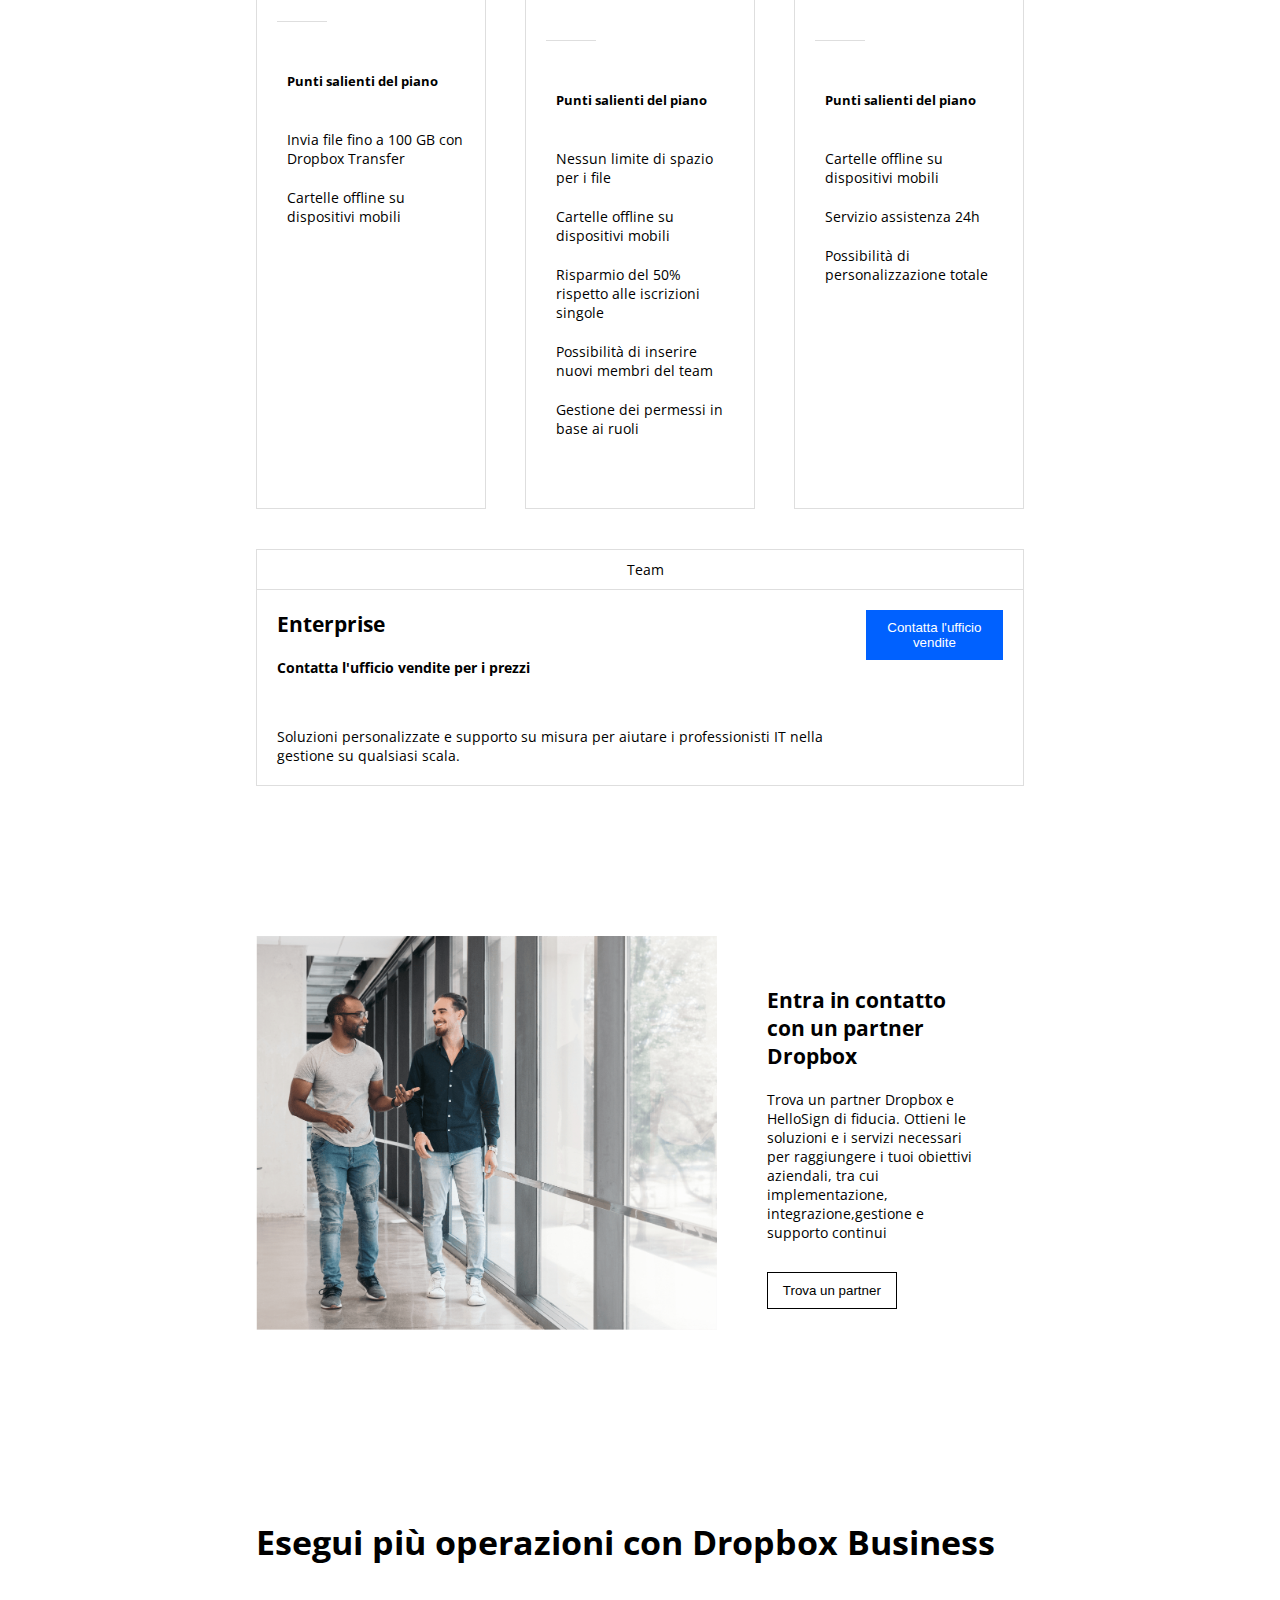
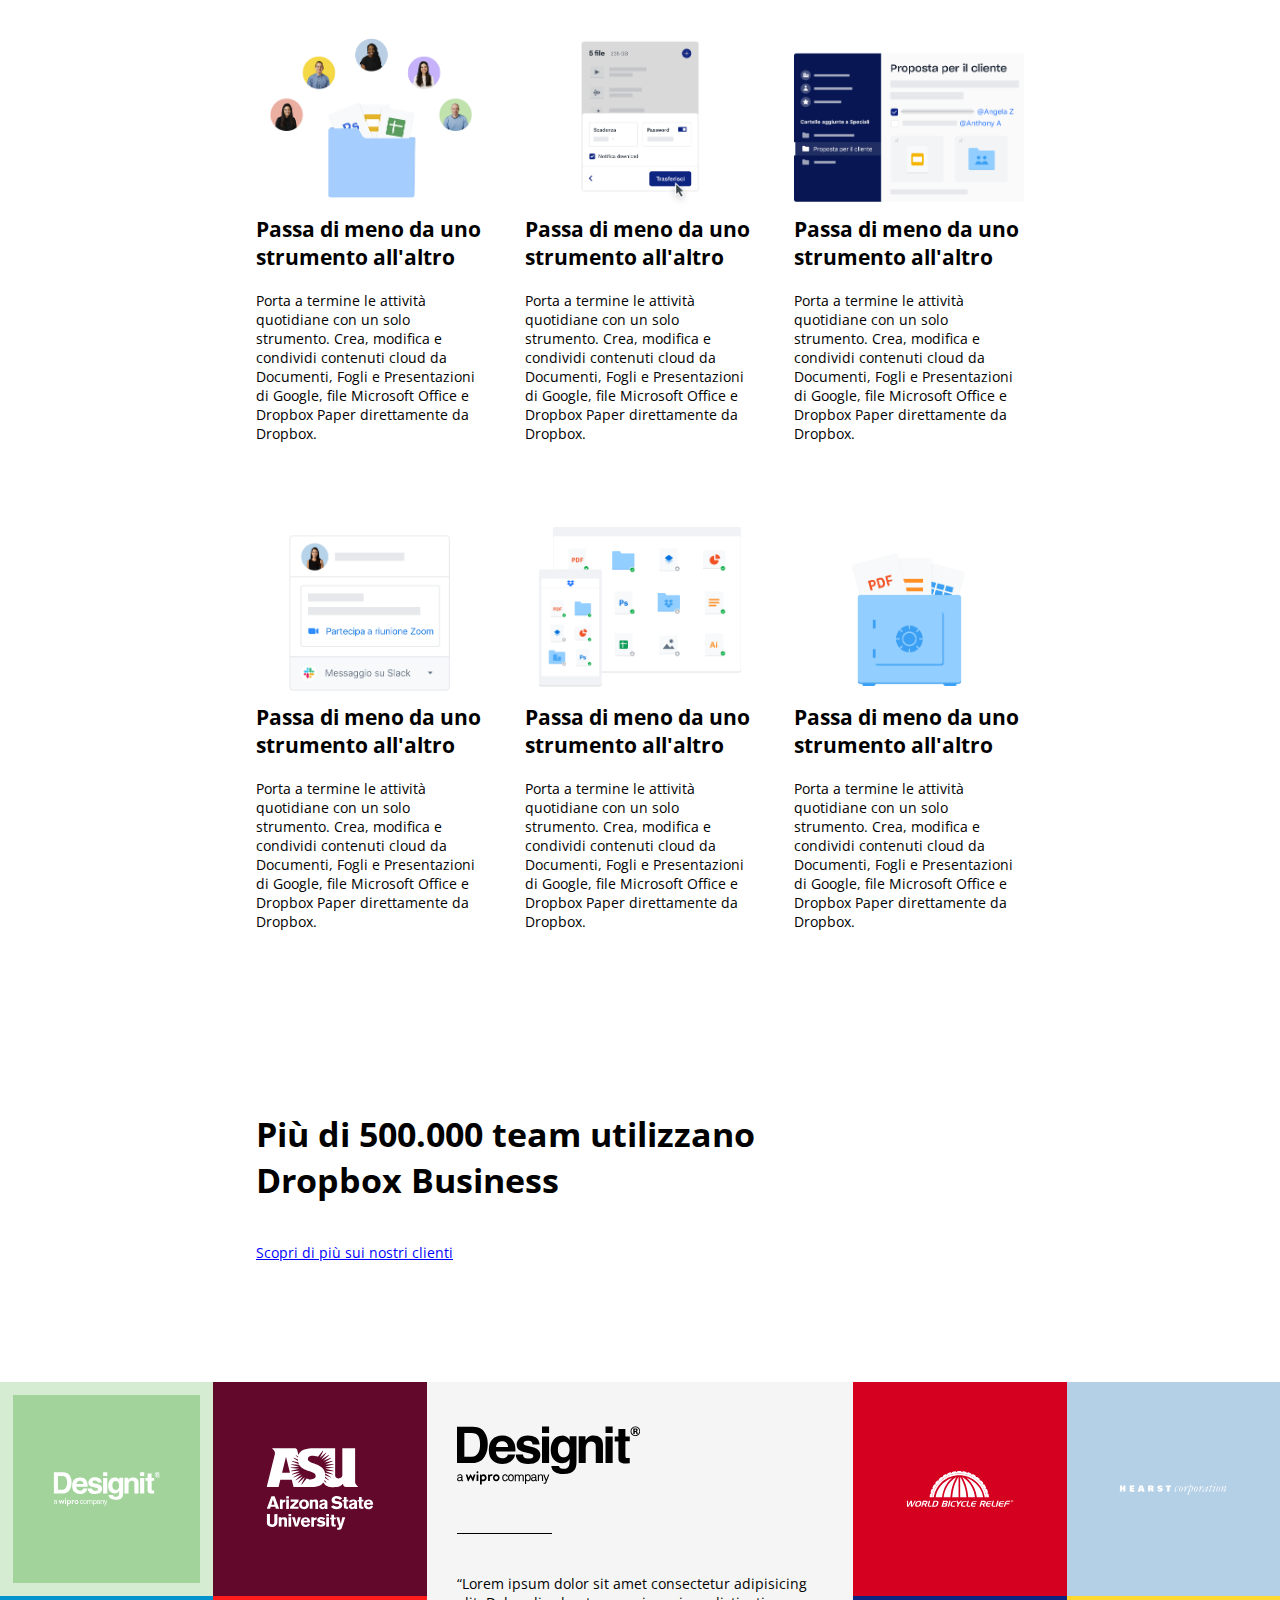
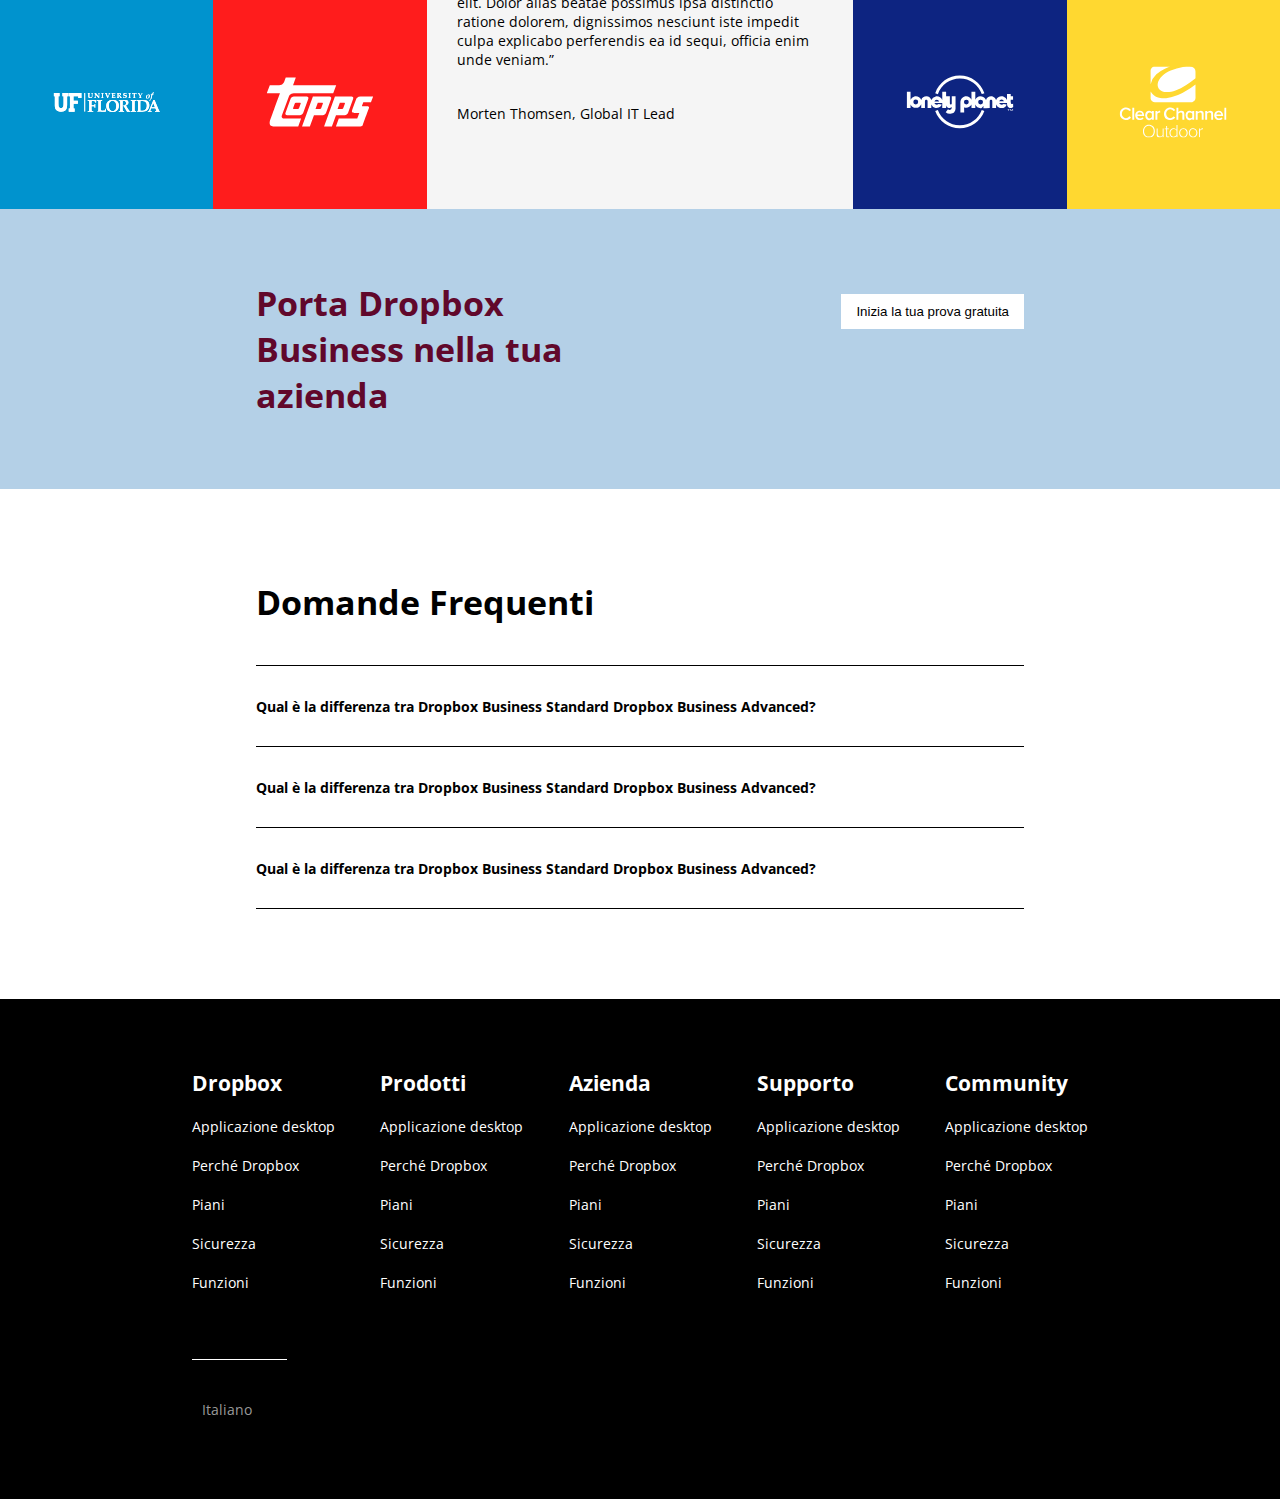
==== commit 614491db: "Header - container interno width in px" ====
--- a/bonus/index.html
+++ b/bonus/index.html
@@ -23,263 +23,285 @@
 
     <!-- INTESTAZIONE fissa-->
     <header>
-        <!-- SINISTRA logo + lista -->
-        <nav>
-            <div class="img">
-                <a href="">
-                    <img src="img/logo-small.png" alt="logo header">
-                </a>
-            </div>
-            <ul>
-                
-                <!-- Elemento nav -->
-                <li>
-                    Perché Dropbox
-
-                    <!-- Hidden DIV -->
-                    <div class="hidden-absolute">
-                        <div class="hidden-container">
-                            
-                            <!-- Colonna -->
-                            <div class="col-hidden">
-                                <h4>Overview</h4>
-                                <ul>
-                                    <li>Get inspired</li>
-                                    <li>What customers say</li>
-                                    <li>app integrations</li>
-                                    <li>Resources</li>
-
-                                </ul>
+        <div class="container">
+            <!-- SINISTRA logo + lista -->
+            <nav>
+                <div class="img">
+                    <a href="">
+                        <img src="img/logo-small.png" alt="logo header">
+                    </a>
+                </div>
+                <ul>
+            
+                    <!-- Elemento nav -->
+                    <li>
+                        Perché Dropbox
+                        <!-- Hidden DIV -->
+                        <div class="hidden-absolute">
+                            <div class="hidden-container">
+            
+                                <!-- Colonna -->
+                                <div class="col-hidden">
+                                    <h4>Overview</h4>
+                                    <ul>
+                                        <li>Get inspired</li>
+                                        <li>What customers say</li>
+                                        <li>app integrations</li>
+                                        <li>Resources</li>
+                                    </ul>
+                                </div>
+                                <!-- Colonna -->
+                                <div class="col-hidden">
+                                    <h4>Better with Dropbox</h4>
+                                    <ul>
+                                        <li>Share files</li>
+                                        <li>Store and organize</li>
+                                        <li>Sync your devices</li>
+                                        <li>Protect and secure data</li>
+                                        <li>Connect remote teams</li>
+                                        <li>Keep work moving</li>
+                                        <li>Always-on backup</li>
+                                        <li>Sign a document</li>
+                                        <li>Track document analytics</li>
+            
+                                    </ul>
+                                </div>
                             </div>
-
-                            <!-- Colonna -->
-                            <div class="col-hidden">
-                                <h4>Better with Dropbox</h4>
-                                <ul>
-                                    <li>Share files</li>
-                                    <li>Store and organize</li>
-                                    <li>Sync your devices</li>
-                                    <li>Protect and secure data</li>
-                                    <li>Connect remote teams</li>
-                                    <li>Keep work moving</li>
-                                    <li>Always-on backup</li>
-                                    <li>Sign a document</li>
-                                    <li>Track document analytics</li>
-                                                       
-                                </ul>
+                        </div>
+                    </li>
+            
+                    <!-- Elemento nav -->
+                    <li>
+                        Funzioni
+                        <div class="hidden-absolute">
+                            <div class="hidden-container">
+            
+                                <!-- Colonna -->
+                                <div class="col-hidden">
+                                    <h4>Non limitarti all'archiviazione di file con Dropbox</h4>
+                                    <ul>
+            
+                                        <!-- list item -->
+                                        <li>
+                                            <div class="nav-logo">
+                                                <svg width="34" height="34" viewBox="0 0 34 34" fill="none" xmlns="http://www.w3.org/2000/svg">
+                                                    <rect x="1" y="1" width="32" height="32" rx="7.31429" fill="white"/>
+                                                    <path d="M11.925 8.5L6.85059 11.6875L11.925 14.875L17.0003 11.6875L22.0747 14.875L27.1491 11.6875L22.0747 8.5L17.0003 11.6875L11.925 8.5Z" fill="#0061FE"/>
+                                                    <path d="M11.925 21.2501L6.85059 18.0626L11.925 14.875L17.0003 18.0626L11.925 21.2501Z" fill="#0061FE"/>
+                                                    <path d="M17.0003 18.0626L22.0747 14.875L27.1491 18.0626L22.0747 21.2501L17.0003 18.0626Z" fill="#0061FE"/>
+                                                    <path d="M17.0003 25.5L11.925 22.3125L17.0003 19.125L22.0747 22.3125L17.0003 25.5Z" fill="#0061FE"/>
+                                                    <rect x="0.542857" y="0.542857" width="32.9143" height="32.9143" rx="7.77143" stroke="#A69171" stroke-opacity="0.2" stroke-width="0.914286"/>
+                                                </svg>
+                                            </div>
+            
+                                            <div>
+                                                <h5>Dropbox</h5>
+                                                <span>Archivia, condividi e accedi ai file su tutti i dispositivi</span>
+                                            </div>
+                                        </li>
+            
+                                        <!-- list item -->
+                                        <li>
+                                            <div class="nav-logo">
+                                                <svg width="34" height="35" viewBox="0 0 34 35" fill="none" xmlns="http://www.w3.org/2000/svg">
+                                                    <g clip-path="url(#clip0_1509_16723)">
+                                                    <rect x="1" y="1.5" width="32" height="32" rx="7.31429" fill="white"/>
+                                                    <path d="M17 9C11.5687 9 8.5 12.0687 8.5 17.5C8.5 22.9313 11.5687 26 17 26V21.0575C14.7188 21.0575 13.4425 19.754 13.4425 17.5C13.4425 15.2188 14.746 13.9425 17 13.9425C19.2811 13.9425 20.5575 15.246 20.5575 17.5H25.5C25.5 12.0687 22.4313 9 17 9Z" fill="#0061FE"/>
+                                                    <path d="M16.9989 13.9425V17.5H13.4414C13.4414 19.7812 14.7449 21.0575 16.9989 21.0575C19.2801 21.0575 20.5564 19.754 20.5564 17.5C20.5564 15.2189 19.2801 13.9425 16.9989 13.9425Z" fill="#1E1919"/>
+                                                    </g>
+                                                    <rect x="0.542857" y="1.04286" width="32.9143" height="32.9143" rx="7.77143" stroke="#A69171" stroke-opacity="0.2" stroke-width="0.914286"/>
+                                                    <defs>
+                                                    <clipPath id="clip0_1509_16723">
+                                                    <rect x="1" y="1.5" width="32" height="32" rx="7.31429" fill="white"/>
+                                                    </clipPath>
+                                                    </defs>
+                                                </svg>
+                                            </div>
+            
+                                            <div>
+                                                <h5>Backup</h5>
+                                                <span>Esegui il backup automatico dei tuoi dispositivi</span>
+                                            </div>
+                                        </li>
+            
+                                        <!-- list item -->
+                                        <li>
+                                            <div class="nav-logo">
+                                                <svg width="34" height="34" fill="none" xmlns="http://www.w3.org/2000/svg">
+                                                    <g clip-path="url(#a)">
+                                                      <path d="M25.686 1H8.314A7.314 7.314 0 0 0 1 8.314v17.372A7.314 7.314 0 0 0 8.314 33h17.372A7.314 7.314 0 0 0 33 25.686V8.314A7.314 7.314 0 0 0 25.686 1Z" fill="#fff"/>
+                                                      <path d="M25.686.543H8.314A7.771 7.771 0 0 0 .543 8.314v17.372a7.771 7.771 0 0 0 7.771 7.771h17.372a7.771 7.771 0 0 0 7.771-7.771V8.314A7.771 7.771 0 0 0 25.686.543Z" stroke="#A69171" stroke-opacity=".2" stroke-width=".914"/>
+                                                      <path d="m8.844 14.882 8.1 5.542v-6.85L8.845 8v6.882Z" fill="#0061FE"/>
+                                                      <path d="m25.046 8-8.101 5.574v6.85l8.101-5.542V8Z" fill="#1E1919"/>
+                                                      <path d="m25.046 19.118-8.101-5.542v6.85L25.046 26v-6.882Z" fill="#0061FE"/>
+                                                      <path d="m8.844 26 8.1-5.574v-6.85l-8.1 5.542V26Z" fill="#1E1919"/>
+                                                    </g>
+                                                    <defs>
+                                                      <clipPath id="a">
+                                                        <path fill="#fff" d="M0 0h34v34H0z"/>
+                                                      </clipPath>
+                                                    </defs>
+                                                  </svg>
+                                            </div>
+            
+                                            <div>
+                                                <h5>Sign</h5>
+                                                <span>Richiedi e aggiungi firme ai documenti</span>
+                                            </div>
+                                        </li>
+            
+                                        <!-- list item -->
+                                        <li>
+                                            <div class="nav-logo">
+                                                <svg width="34" height="35" viewBox="0 0 34 35" fill="none" xmlns="http://www.w3.org/2000/svg">
+                                                    <g clip-path="url(#clip0_1509_16734)">
+                                                    <rect x="1" y="1.5" width="32" height="32" rx="7.31429" fill="white"/>
+                                                    <path d="M16.8513 9C12.3192 9 9.25 11.65 9.25 16.552V17.552C9.25 22.654 12.0906 25 16.8513 25C21.4093 25 24.4626 22.61 24.4626 17.554V17H16.8513V9Z" fill="#0061FE"/>
+                                                    <path d="M24.4529 17V9H16.8516L24.4529 17Z" fill="#1E1919"/>
+                                                    </g>
+                                                    <rect x="0.542857" y="1.04286" width="32.9143" height="32.9143" rx="7.77143" stroke="#A69171" stroke-opacity="0.2" stroke-width="0.914286"/>
+                                                    <defs>
+                                                    <clipPath id="clip0_1509_16734">
+                                                    <rect x="1" y="1.5" width="32" height="32" rx="7.31429" fill="white"/>
+                                                    </clipPath>
+                                                    </defs>
+                                                </svg>
+                                            </div>
+            
+                                            <div>
+                                                <h5>DocSend</h5>
+                                                <span>Invia documenti in modo sicuro e tieni traccia dell'attività</span>
+                                            </div>
+                                        </li>
+            
+                                        <!-- list item -->
+                                        <li>
+                                            <div class="nav-logo">
+                                                <svg width="34" height="34" viewBox="0 0 34 34" fill="none" xmlns="http://www.w3.org/2000/svg">
+                                                    <path d="M25.0005 1H8.11089C6.22497 1 4.41628 1.74918 3.08273 3.08273C1.74918 4.41628 1 6.22497 1 8.11089V25.0005C1 25.9343 1.18393 26.859 1.54128 27.7217C1.89864 28.5844 2.42243 29.3683 3.08273 30.0286C3.74304 30.689 4.52694 31.2127 5.38967 31.5701C6.25241 31.9275 7.17708 32.1114 8.11089 32.1114H25.0005C25.9343 32.1114 26.859 31.9275 27.7217 31.5701C28.5844 31.2127 29.3683 30.689 30.0286 30.0286C30.689 29.3683 31.2127 28.5844 31.5701 27.7217C31.9275 26.859 32.1114 25.9343 32.1114 25.0005V8.11089C32.1114 7.17708 31.9275 6.25241 31.5701 5.38967C31.2127 4.52694 30.689 3.74304 30.0286 3.08273C29.3683 2.42243 28.5844 1.89864 27.7217 1.54128C26.859 1.18393 25.9343 1 25.0005 1V1Z" fill="white"/>
+                                                    <path d="M25.4448 1H8.5552C6.55144 1 4.62974 1.79599 3.21287 3.21287C1.79599 4.62974 1 6.55144 1 8.5552V25.4448C1 27.4486 1.79599 29.3703 3.21287 30.7871C4.62974 32.204 6.55144 33 8.5552 33H25.4448C27.4486 33 29.3703 32.204 30.7871 30.7871C32.204 29.3703 33 27.4486 33 25.4448V8.5552C33 6.55144 32.204 4.62974 30.7871 3.21287C29.3703 1.79599 27.4486 1 25.4448 1V1Z" stroke="#A69171" stroke-opacity="0.2" stroke-width="0.914"/>
+                                                    <path d="M10.25 19.25H14.75V10.25L8 17L10.25 19.25Z" fill="#1E1919"/>
+                                                    <path d="M23.75 14.75L17 8L14.75 10.25V14.75H23.75Z" fill="#0061FE"/>
+                                                    <path d="M19.25 23.75L26 17L23.75 14.75H19.25V23.75Z" fill="#1E1919"/>
+                                                    <path d="M10.25 19.25L17 26L19.25 23.75V19.25H10.25Z" fill="#0061FE"/>
+                                                </svg>
+                                            </div>
+            
+                                            <div>
+                                                <h5>Capture</h5>
+                                                <span>Crea registrazioni dello schermo e videomessaggi</span>
+                                            </div>
+                                        </li>
+            
+                                        <!-- list item -->
+                                        <li>
+                                            <div class="nav-logo">
+                                                <svg width="24" height="24" viewBox="0 0 24 24" fill="none" xmlns="http://www.w3.org/2000/svg">
+                                                    <path d="M5 11.75H17M11.75 5.25L18 11.75L11.75 18.25" stroke="#1E1919" stroke-width="1.5" stroke-miterlimit="10"/>
+                                                </svg>
+                                            </div>
+            
+                                            <div>
+                                                <h5>Accesso anticipato</h5>
+                                                <span>Scopri in anteprima le nuove esperienze del prodotto</span>
+                                            </div>
+                                        </li>
+                                    </ul>
+                                </div>
                             </div>
                         </div>
-                    </div>
-                </li>
-                
-                <!-- Elemento nav -->
-                <li>
-                    Funzioni
-
-                    <div class="hidden-absolute">
-                        <div class="hidden-container">
-                            
-                            <!-- Colonna -->
-                            <div class="col-hidden">
-                                <h4>Non limitarti all'archiviazione di file con Dropbox</h4>
-                                <ul>
-                                    
-                                    <!-- list item -->
-                                    <li>
-                                        <div class="nav-logo">
-                                            <svg width="34" height="34" viewBox="0 0 34 34" fill="none" xmlns="http://www.w3.org/2000/svg">
-                                                <rect x="1" y="1" width="32" height="32" rx="7.31429" fill="white"/>
-                                                <path d="M11.925 8.5L6.85059 11.6875L11.925 14.875L17.0003 11.6875L22.0747 14.875L27.1491 11.6875L22.0747 8.5L17.0003 11.6875L11.925 8.5Z" fill="#0061FE"/>
-                                                <path d="M11.925 21.2501L6.85059 18.0626L11.925 14.875L17.0003 18.0626L11.925 21.2501Z" fill="#0061FE"/>
-                                                <path d="M17.0003 18.0626L22.0747 14.875L27.1491 18.0626L22.0747 21.2501L17.0003 18.0626Z" fill="#0061FE"/>
-                                                <path d="M17.0003 25.5L11.925 22.3125L17.0003 19.125L22.0747 22.3125L17.0003 25.5Z" fill="#0061FE"/>
-                                                <rect x="0.542857" y="0.542857" width="32.9143" height="32.9143" rx="7.77143" stroke="#A69171" stroke-opacity="0.2" stroke-width="0.914286"/>
-                                            </svg>
-                                        </div>
-                                        
-                                        <div>
-                                            <h5>Dropbox</h5>
-                                            <span>Archivia, condividi e accedi ai file su tutti i dispositivi</span>
-                                        </div>
-                                    </li>
-                                    
-                                    <!-- list item -->
-                                    <li>
-                                        <div class="nav-logo">
-                                            <svg width="34" height="35" viewBox="0 0 34 35" fill="none" xmlns="http://www.w3.org/2000/svg">
-                                                <g clip-path="url(#clip0_1509_16723)">
-                                                <rect x="1" y="1.5" width="32" height="32" rx="7.31429" fill="white"/>
-                                                <path d="M17 9C11.5687 9 8.5 12.0687 8.5 17.5C8.5 22.9313 11.5687 26 17 26V21.0575C14.7188 21.0575 13.4425 19.754 13.4425 17.5C13.4425 15.2188 14.746 13.9425 17 13.9425C19.2811 13.9425 20.5575 15.246 20.5575 17.5H25.5C25.5 12.0687 22.4313 9 17 9Z" fill="#0061FE"/>
-                                                <path d="M16.9989 13.9425V17.5H13.4414C13.4414 19.7812 14.7449 21.0575 16.9989 21.0575C19.2801 21.0575 20.5564 19.754 20.5564 17.5C20.5564 15.2189 19.2801 13.9425 16.9989 13.9425Z" fill="#1E1919"/>
-                                                </g>
-                                                <rect x="0.542857" y="1.04286" width="32.9143" height="32.9143" rx="7.77143" stroke="#A69171" stroke-opacity="0.2" stroke-width="0.914286"/>
-                                                <defs>
-                                                <clipPath id="clip0_1509_16723">
-                                                <rect x="1" y="1.5" width="32" height="32" rx="7.31429" fill="white"/>
-                                                </clipPath>
-                                                </defs>
-                                            </svg>
-                                        </div>
-                                        
-                                        <div>
-                                            <h5>Backup</h5>
-                                            <span>Esegui il backup automatico dei tuoi dispositivi</span>
-                                        </div>
-                                    </li>
-                                    
-                                    <!-- list item -->
-                                    <li>
-                                        <div class="nav-logo">
-                                            <svg width="34" height="34" fill="none" xmlns="http://www.w3.org/2000/svg">
-                                                <g clip-path="url(#a)">
-                                                  <path d="M25.686 1H8.314A7.314 7.314 0 0 0 1 8.314v17.372A7.314 7.314 0 0 0 8.314 33h17.372A7.314 7.314 0 0 0 33 25.686V8.314A7.314 7.314 0 0 0 25.686 1Z" fill="#fff"/>
-                                                  <path d="M25.686.543H8.314A7.771 7.771 0 0 0 .543 8.314v17.372a7.771 7.771 0 0 0 7.771 7.771h17.372a7.771 7.771 0 0 0 7.771-7.771V8.314A7.771 7.771 0 0 0 25.686.543Z" stroke="#A69171" stroke-opacity=".2" stroke-width=".914"/>
-                                                  <path d="m8.844 14.882 8.1 5.542v-6.85L8.845 8v6.882Z" fill="#0061FE"/>
-                                                  <path d="m25.046 8-8.101 5.574v6.85l8.101-5.542V8Z" fill="#1E1919"/>
-                                                  <path d="m25.046 19.118-8.101-5.542v6.85L25.046 26v-6.882Z" fill="#0061FE"/>
-                                                  <path d="m8.844 26 8.1-5.574v-6.85l-8.1 5.542V26Z" fill="#1E1919"/>
-                                                </g>
-                                                <defs>
-                                                  <clipPath id="a">
-                                                    <path fill="#fff" d="M0 0h34v34H0z"/>
-                                                  </clipPath>
-                                                </defs>
-                                              </svg>
-                                        </div>
-                                        
-                                        <div>
-                                            <h5>Sign</h5>
-                                            <span>Richiedi e aggiungi firme ai documenti</span>
-                                        </div>
-                                    </li>
-                                    
-                                    <!-- list item -->
-                                    <li>
-                                        <div class="nav-logo">
-                                            <svg width="34" height="35" viewBox="0 0 34 35" fill="none" xmlns="http://www.w3.org/2000/svg">
-                                                <g clip-path="url(#clip0_1509_16734)">
-                                                <rect x="1" y="1.5" width="32" height="32" rx="7.31429" fill="white"/>
-                                                <path d="M16.8513 9C12.3192 9 9.25 11.65 9.25 16.552V17.552C9.25 22.654 12.0906 25 16.8513 25C21.4093 25 24.4626 22.61 24.4626 17.554V17H16.8513V9Z" fill="#0061FE"/>
-                                                <path d="M24.4529 17V9H16.8516L24.4529 17Z" fill="#1E1919"/>
-                                                </g>
-                                                <rect x="0.542857" y="1.04286" width="32.9143" height="32.9143" rx="7.77143" stroke="#A69171" stroke-opacity="0.2" stroke-width="0.914286"/>
-                                                <defs>
-                                                <clipPath id="clip0_1509_16734">
-                                                <rect x="1" y="1.5" width="32" height="32" rx="7.31429" fill="white"/>
-                                                </clipPath>
-                                                </defs>
-                                            </svg>
-                                        </div>
-                                        
-                                        <div>
-                                            <h5>DocSend</h5>
-                                            <span>Invia documenti in modo sicuro e tieni traccia dell'attività</span>
-                                        </div>
-                                    </li>
-                                    
-                                    <!-- list item -->
-                                    <li>
-                                        <div class="nav-logo">
-                                            <svg width="34" height="34" viewBox="0 0 34 34" fill="none" xmlns="http://www.w3.org/2000/svg">
-                                                <path d="M25.0005 1H8.11089C6.22497 1 4.41628 1.74918 3.08273 3.08273C1.74918 4.41628 1 6.22497 1 8.11089V25.0005C1 25.9343 1.18393 26.859 1.54128 27.7217C1.89864 28.5844 2.42243 29.3683 3.08273 30.0286C3.74304 30.689 4.52694 31.2127 5.38967 31.5701C6.25241 31.9275 7.17708 32.1114 8.11089 32.1114H25.0005C25.9343 32.1114 26.859 31.9275 27.7217 31.5701C28.5844 31.2127 29.3683 30.689 30.0286 30.0286C30.689 29.3683 31.2127 28.5844 31.5701 27.7217C31.9275 26.859 32.1114 25.9343 32.1114 25.0005V8.11089C32.1114 7.17708 31.9275 6.25241 31.5701 5.38967C31.2127 4.52694 30.689 3.74304 30.0286 3.08273C29.3683 2.42243 28.5844 1.89864 27.7217 1.54128C26.859 1.18393 25.9343 1 25.0005 1V1Z" fill="white"/>
-                                                <path d="M25.4448 1H8.5552C6.55144 1 4.62974 1.79599 3.21287 3.21287C1.79599 4.62974 1 6.55144 1 8.5552V25.4448C1 27.4486 1.79599 29.3703 3.21287 30.7871C4.62974 32.204 6.55144 33 8.5552 33H25.4448C27.4486 33 29.3703 32.204 30.7871 30.7871C32.204 29.3703 33 27.4486 33 25.4448V8.5552C33 6.55144 32.204 4.62974 30.7871 3.21287C29.3703 1.79599 27.4486 1 25.4448 1V1Z" stroke="#A69171" stroke-opacity="0.2" stroke-width="0.914"/>
-                                                <path d="M10.25 19.25H14.75V10.25L8 17L10.25 19.25Z" fill="#1E1919"/>
-                                                <path d="M23.75 14.75L17 8L14.75 10.25V14.75H23.75Z" fill="#0061FE"/>
-                                                <path d="M19.25 23.75L26 17L23.75 14.75H19.25V23.75Z" fill="#1E1919"/>
-                                                <path d="M10.25 19.25L17 26L19.25 23.75V19.25H10.25Z" fill="#0061FE"/>
-                                            </svg>
-                                        </div>
-                                        
-                                        <div>
-                                            <h5>Capture</h5>
-                                            <span>Crea registrazioni dello schermo e videomessaggi</span>
-                                        </div>
-                                    </li>
-                                    
-                                    <!-- list item -->
-                                    <li>
-                                        <div class="nav-logo">
-                                            <svg width="24" height="24" viewBox="0 0 24 24" fill="none" xmlns="http://www.w3.org/2000/svg">
-                                                <path d="M5 11.75H17M11.75 5.25L18 11.75L11.75 18.25" stroke="#1E1919" stroke-width="1.5" stroke-miterlimit="10"/>
-                                            </svg>
-                                        </div>
-                                        
-                                        <div>
-                                            <h5>Accesso anticipato</h5>
-                                            <span>Scopri in anteprima le nuove esperienze del prodotto</span>
-                                        </div>
-                                    </li>
-
-                                </ul>
+                    </li>
+            
+                    <!-- Elemento nav -->
+                    <li>
+                        <a href="#plan-section">
+                            Piani e prezzi
+                            <i class="fa-sharp fa-solid fa-arrow-down"></i>
+                        </a>
+                    </li>
+                </ul>
+            </nav>
+            <!-- DESTRA lista + button -->
+            <nav>
+                <ul>
+            
+                    <!-- Elemento nav -->
+                    <li>
+                        Supporto
+                        <div class="hidden-absolute">
+                            <div class="hidden-container">
+            
+                                <!-- Colonna -->
+                                <div class="col-hidden">
+                                    <ul>
+            
+                                        <!-- list item -->
+                                        <li>
+                                            Centro assistenza
+                                        </li>
+            
+                                        <!-- list item -->
+                                        <li>
+                                            Forum della community
+                                        </li>
+                                        <!-- list item -->
+                                        <li>
+                                            Supporto psicologico par l'attesa
+                                        </li>
+            
+                                    </ul>
+                                </div>
                             </div>
-
-                        </div>
-                    </div>
-                </li>
-                
-                <!-- Elemento nav -->
-                <li>
-                    <a href="#plan-section">
-                        Piani e prezzi
-                        <i class="fa-sharp fa-solid fa-arrow-down"></i>
+                        </div>
+                    </li>
+            
+                    <!-- Elemento nav -->
+                    <li>
+                        Contatta l'ufficio vendite
+                        <div class="hidden-absolute">
+                            <div class="hidden-container">
+            
+                                <!-- Colonna -->
+                                <div class="col-hidden">
+                                    <ul>
+            
+                                        <!-- list item -->
+                                        <li>
+                                            Invia email
+                                        </li>
+                                        <!-- list item -->
+                                        <li>
+                                            Invia piccione
+                                        </li>
+                                        <!-- list item -->
+                                        <li>
+                                            Invia messaggero a cavallo
+                                        </li>
+                                        <!-- list item -->
+                                        <li>
+                                            Invia fax
+                                        </li>
+            
+                                    </ul>
+                                </div>
+                            </div>
+                        </div>
+                    </li>
+            
+                    <!-- Elemento nav -->
+                    <li>
+                        Accedi
+                    </li>
+            
+                </ul>
+            
+                <button>
+                    <a href="#">
+                        Inizia
                     </a>
-                </li>
-
-            </ul>
-        </nav>
-
-        <!-- DESTRA lista + button -->
-        <nav>
-            <ul>
-                
-                <!-- Elemento nav -->
-                <li>
-                    Supporto
-
-                    <div class="hidden-absolute">
-                        <div class="hidden-container">
-                            
-                            <!-- Colonna -->
-                            <div class="col-hidden">
-                                <ul>
-                                    
-                                    <!-- list item -->
-                                    <li>
-                                        Centro assistenza
-                                    </li>
-                                    
-                                    <!-- list item -->
-                                    <li>
-                                        Forum della community
-                                    </li>
-                                    
-                                </ul>
-                            </div>
-
-                        </div>
-                    </div>
-                </li>
-                
-                <!-- Elemento nav -->
-                <li>
-                    Contatta l'ufficio vendite
-
-                    <div class="hidden-absolute"></div>
-                </li>
-                
-                <!-- Elemento nav -->
-                <li>
-                    Accedi
-                </li>
-          
-            </ul>
-           
-            <button>
-                <a href="#">
-                    Inizia
-                </a>
-            </button>
-        </nav>
+                </button>
+            </nav>
+        </div>
 
     </header>
 
--- a/bonus/css/style.css
+++ b/bonus/css/style.css
@@ -138,10 +138,9 @@
 /* HEADER */
 header {
     display: flex;
-    justify-content: space-between;
-    align-items: center;
+    justify-content: center;
     height: 70px;
-    padding: 0 1%;
+    padding: 0 20px;
     border-bottom: solid 1px rgb(199, 193, 193);
     position: fixed;
     background-color: #ffffff;
@@ -149,132 +148,140 @@
     z-index: 900;
 }
 
-    header nav {
+    header .container {
         display: flex;
+        justify-content: space-between;
         align-items: center;
+        width: 1500px;
         height: 100%;
     }
 
-    header nav button {
-        margin-bottom: 0;
-    }
-
-    header nav .img {
-        margin-right: 20px;
-    }
-
-    header nav ul {
-        display: flex;
-        align-items: center;
-        height: 100%;
-    }
-
-        header nav ul li {
-            position: relative;
+        header nav {
             display: flex;
             align-items: center;
-            padding: 0 10px;
-            margin: 0 20px;
             height: 100%;
-            cursor: pointer;
-            transition: all .3s;
-        }
-
-        header nav ul li a {
-            height: 100%;
+        }
+
+        header nav button {
+            margin-bottom: 0;
+        }
+
+        header nav .img {
+            margin-right: 20px;
+        }
+
+        header nav ul {
             display: flex;
             align-items: center;
-        }
-
-        header nav ul li a .fa-arrow-down {
-            margin-left: 15px;
-            opacity: 0;
-            visibility: hidden;
-            transition: all .5s ease-in-out;
-        }
-
-            header nav ul li:hover {
-                border-bottom: 1px solid black;
-                background-color: #f3f4f5;
-            }
-
-            header nav ul li:hover .fa-arrow-down{
-                opacity: 1;
-                visibility: visible;
-            }
-
-            /*Hidden info show on :hover*/
-            .hidden-absolute{
-                position: absolute;
-                left: 0;
-                top: 70px;
-                /* min-height: 100px; */
-                /* min-width: 200px; */
-                background-color: #f3f4f5;
-                display: none;
+            height: 100%;
+        }
+
+            header nav ul li {
+                position: relative;
+                display: flex;
+                align-items: center;
+                padding: 0 10px;
+                margin: 0 20px;
+                height: 100%;
+                cursor: pointer;
+                transition: all .3s;
+            }
+
+            header nav ul li a {
+                height: 100%;
+                display: flex;
+                align-items: center;
+            }
+
+            header nav ul li a .fa-arrow-down {
+                margin-left: 15px;
                 opacity: 0;
-                animation: fade-in .3s;
-                z-index: 900;
-            }
-
-            @keyframes fade-in {
-                0% {
+                visibility: hidden;
+                transition: all .5s ease-in-out;
+            }
+
+                header nav ul li:hover {
+                    border-bottom: 1px solid black;
+                    background-color: #f3f4f5;
+                }
+
+                header nav ul li:hover .fa-arrow-down{
+                    opacity: 1;
+                    visibility: visible;
+                }
+
+                /*Hidden info show on :hover*/
+                .hidden-absolute{
+                    position: absolute;
+                    left: 0;
+                    top: 70px;
+                    /* min-height: 100px; */
+                    /* min-width: 200px; */
+                    background-color: #f3f4f5;
+                    display: none;
                     opacity: 0;
-                }
-
-                100% {
+                    animation: fade-in .3s;
+                    z-index: 900;
+                }
+
+                @keyframes fade-in {
+                    0% {
+                        opacity: 0;
+                    }
+
+                    100% {
+                        opacity: 1;
+                    }
+                }
+
+                header nav ul li:hover .hidden-absolute{
+                    display: inline-block;
                     opacity: 1;
                 }
-            }
-
-            header nav ul li:hover .hidden-absolute{
-                display: inline-block;
-                opacity: 1;
-            }
-
-        .hidden-container {
-            display: flex;
-            min-width: 260px;            
-            cursor: auto;
-            font-size: 12px;
-            padding: 10px 0;
-
-        }
-
-        .hidden-container ul {
-        display: inline-block;
-        min-width: 100%;
-        }
-
-        .hidden-container ul li {
-            margin: 0;
-            padding: 10px;
-            height: auto;
+
+            .hidden-container {
+                display: flex;
+                min-width: 260px;            
+                cursor: auto;
+                font-size: 12px;
+                padding: 10px 0;
+
+            }
+
+            .hidden-container ul {
+            display: inline-block;
             min-width: 100%;
-        }
-
-        .hidden-container ul li:hover {
-            background-color: #dedede;
-            border: none;
-        }
-
-        .col-hidden {
-            min-width: 200px;
-            width: 100%;
-        }
-
-            .nav-logo {
-                min-width:fit-content;
+            }
+
+            .hidden-container ul li {
+                margin: 0;
                 padding: 10px;
-                margin-right: 10px;
-                text-align: center;
-            }
-
-                .nav-logo svg {
-                    width: 34px;
-                }
-
-            
+                height: auto;
+                min-width: 100%;
+            }
+
+            .hidden-container ul li:hover {
+                background-color: #dedede;
+                border: none;
+            }
+
+            .col-hidden {
+                min-width: 200px;
+                width: 100%;
+            }
+
+                .nav-logo {
+                    min-width:fit-content;
+                    padding: 10px;
+                    margin-right: 10px;
+                    text-align: center;
+                }
+
+                    .nav-logo svg {
+                        width: 34px;
+                    }
+
+                
 
     /* JUMBOTRON */
     
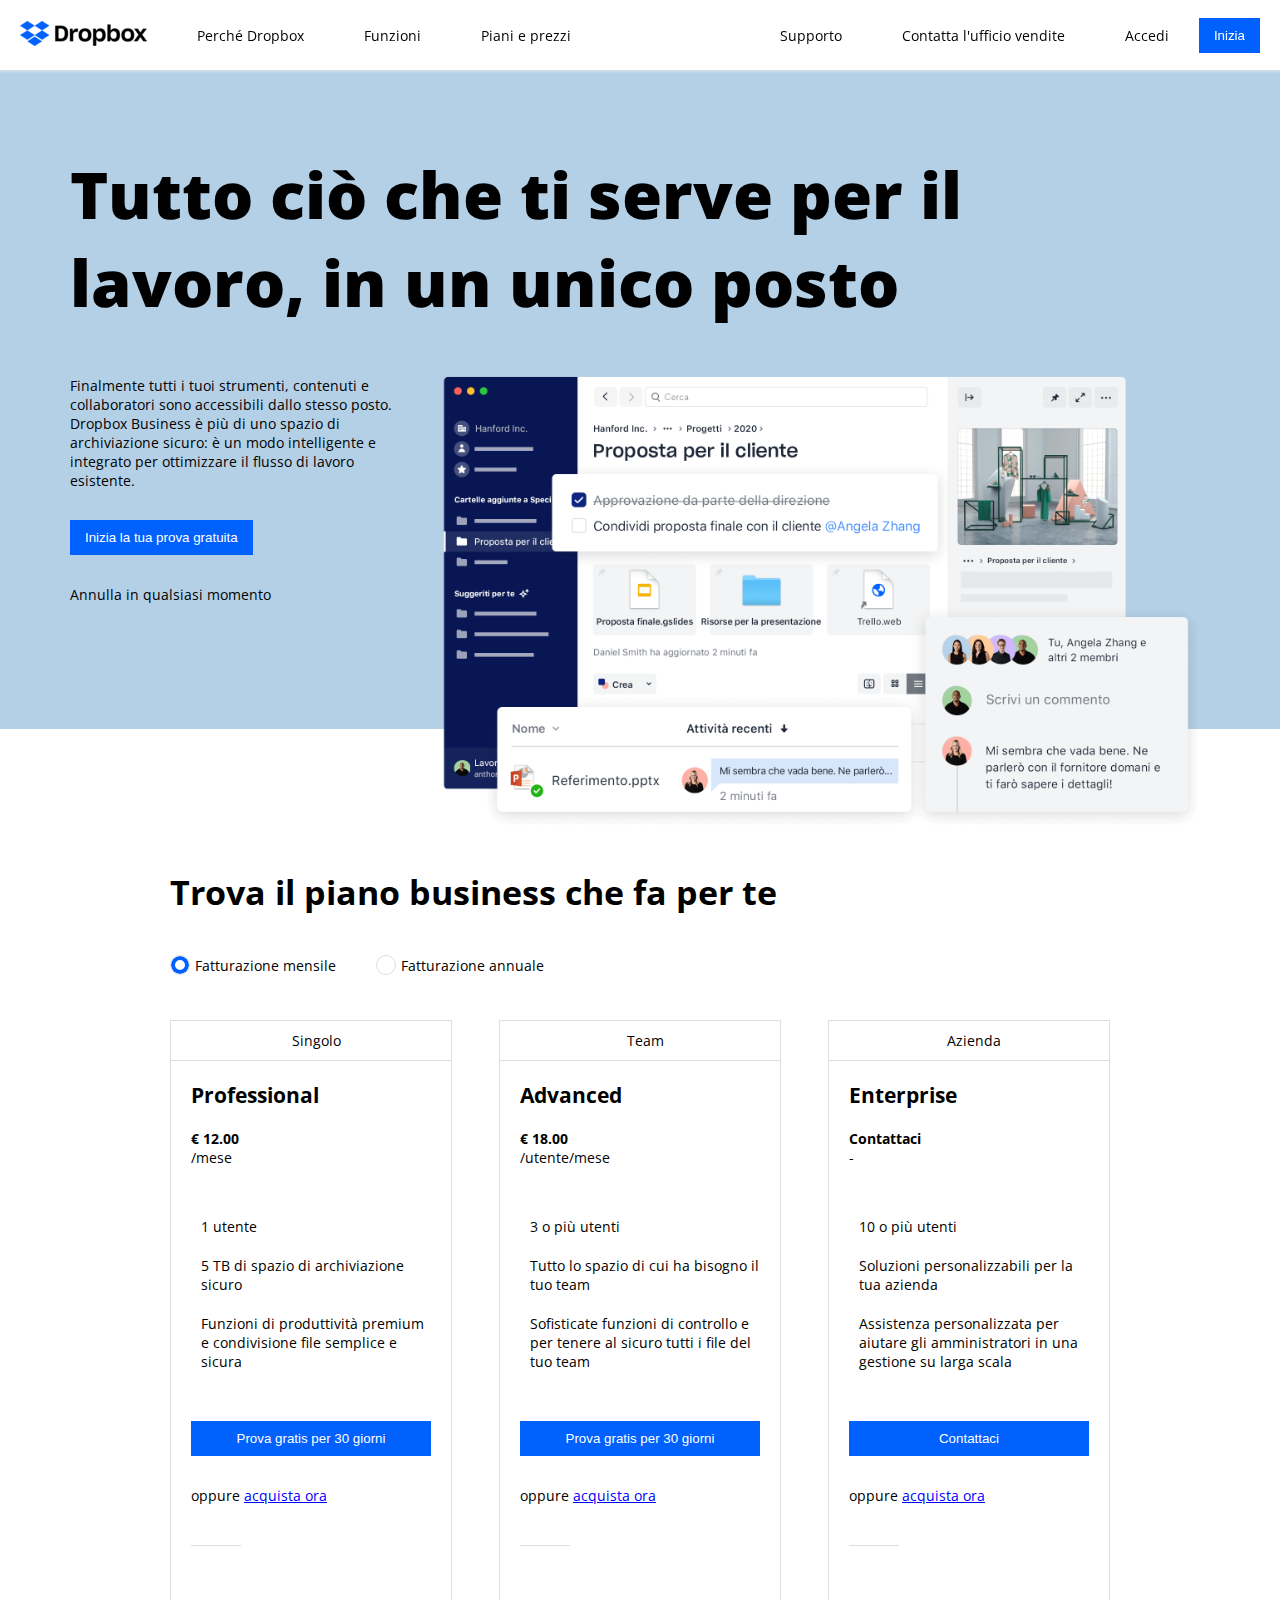
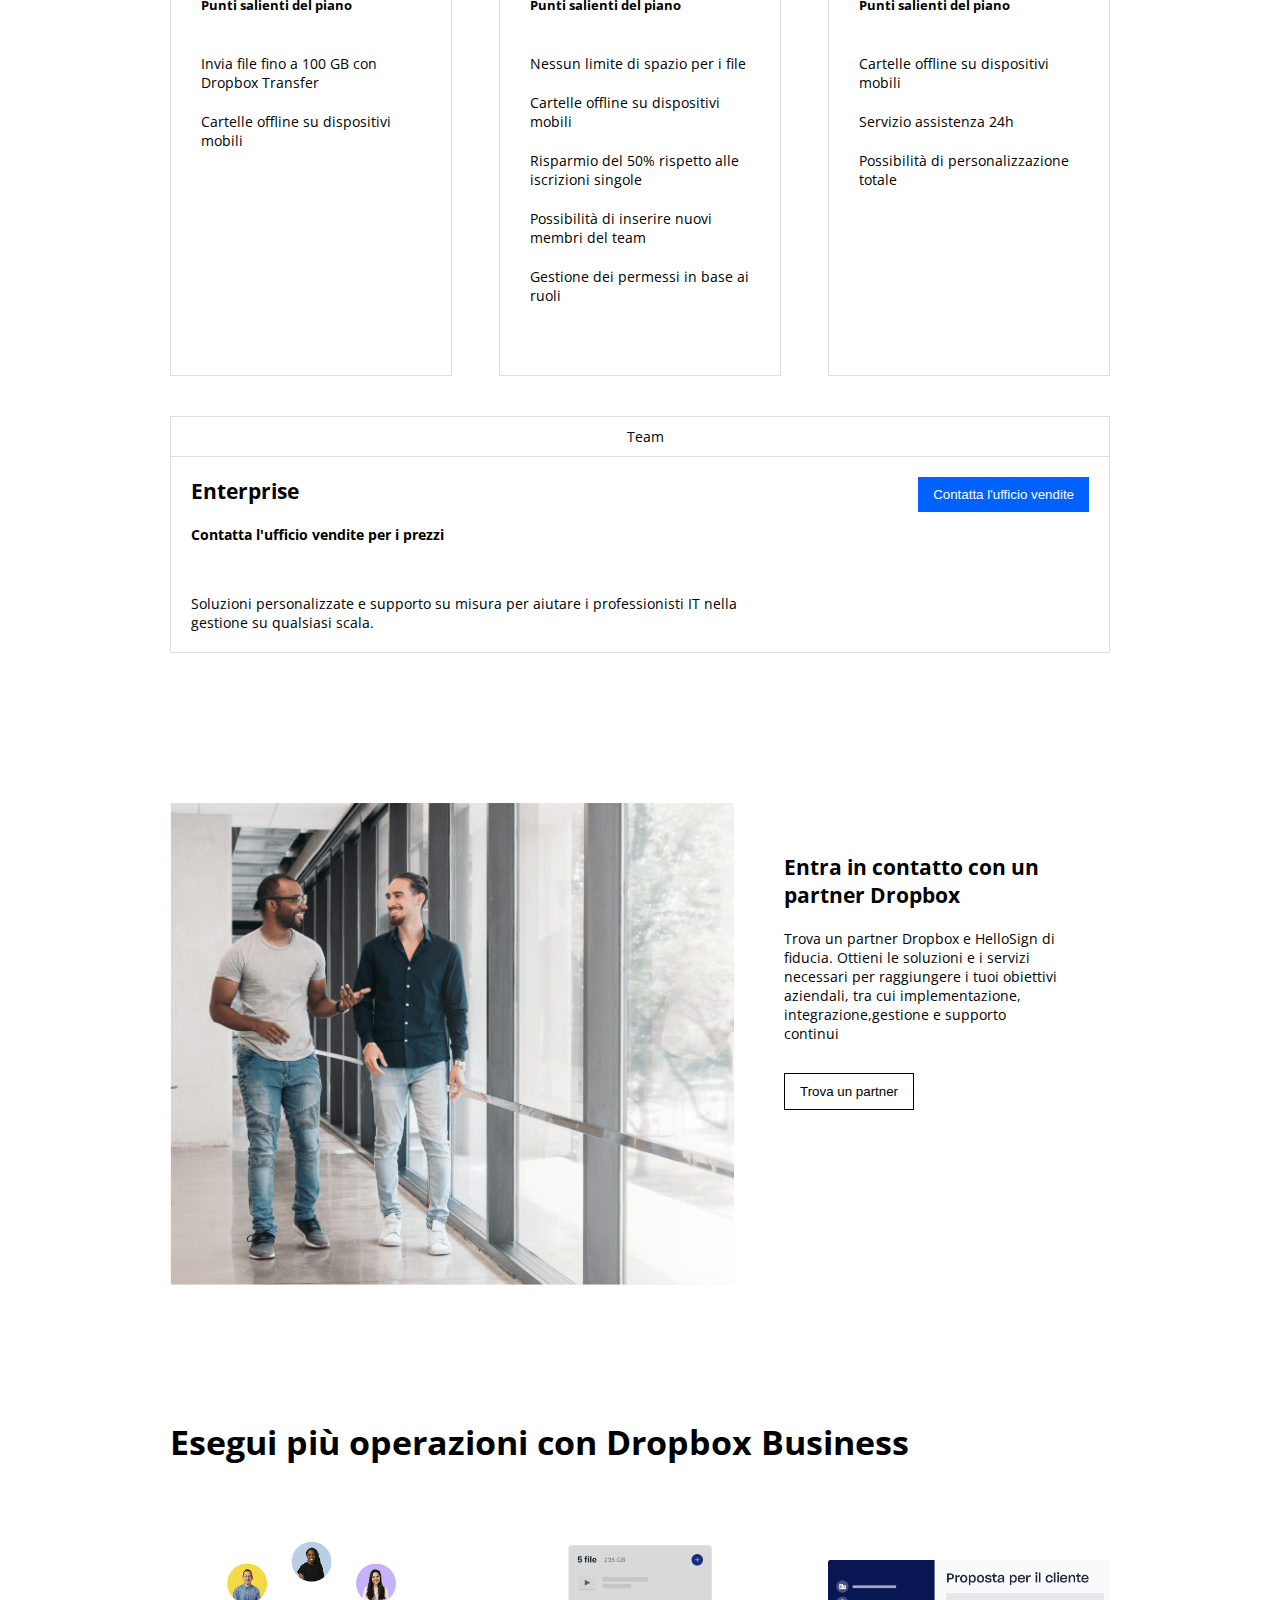
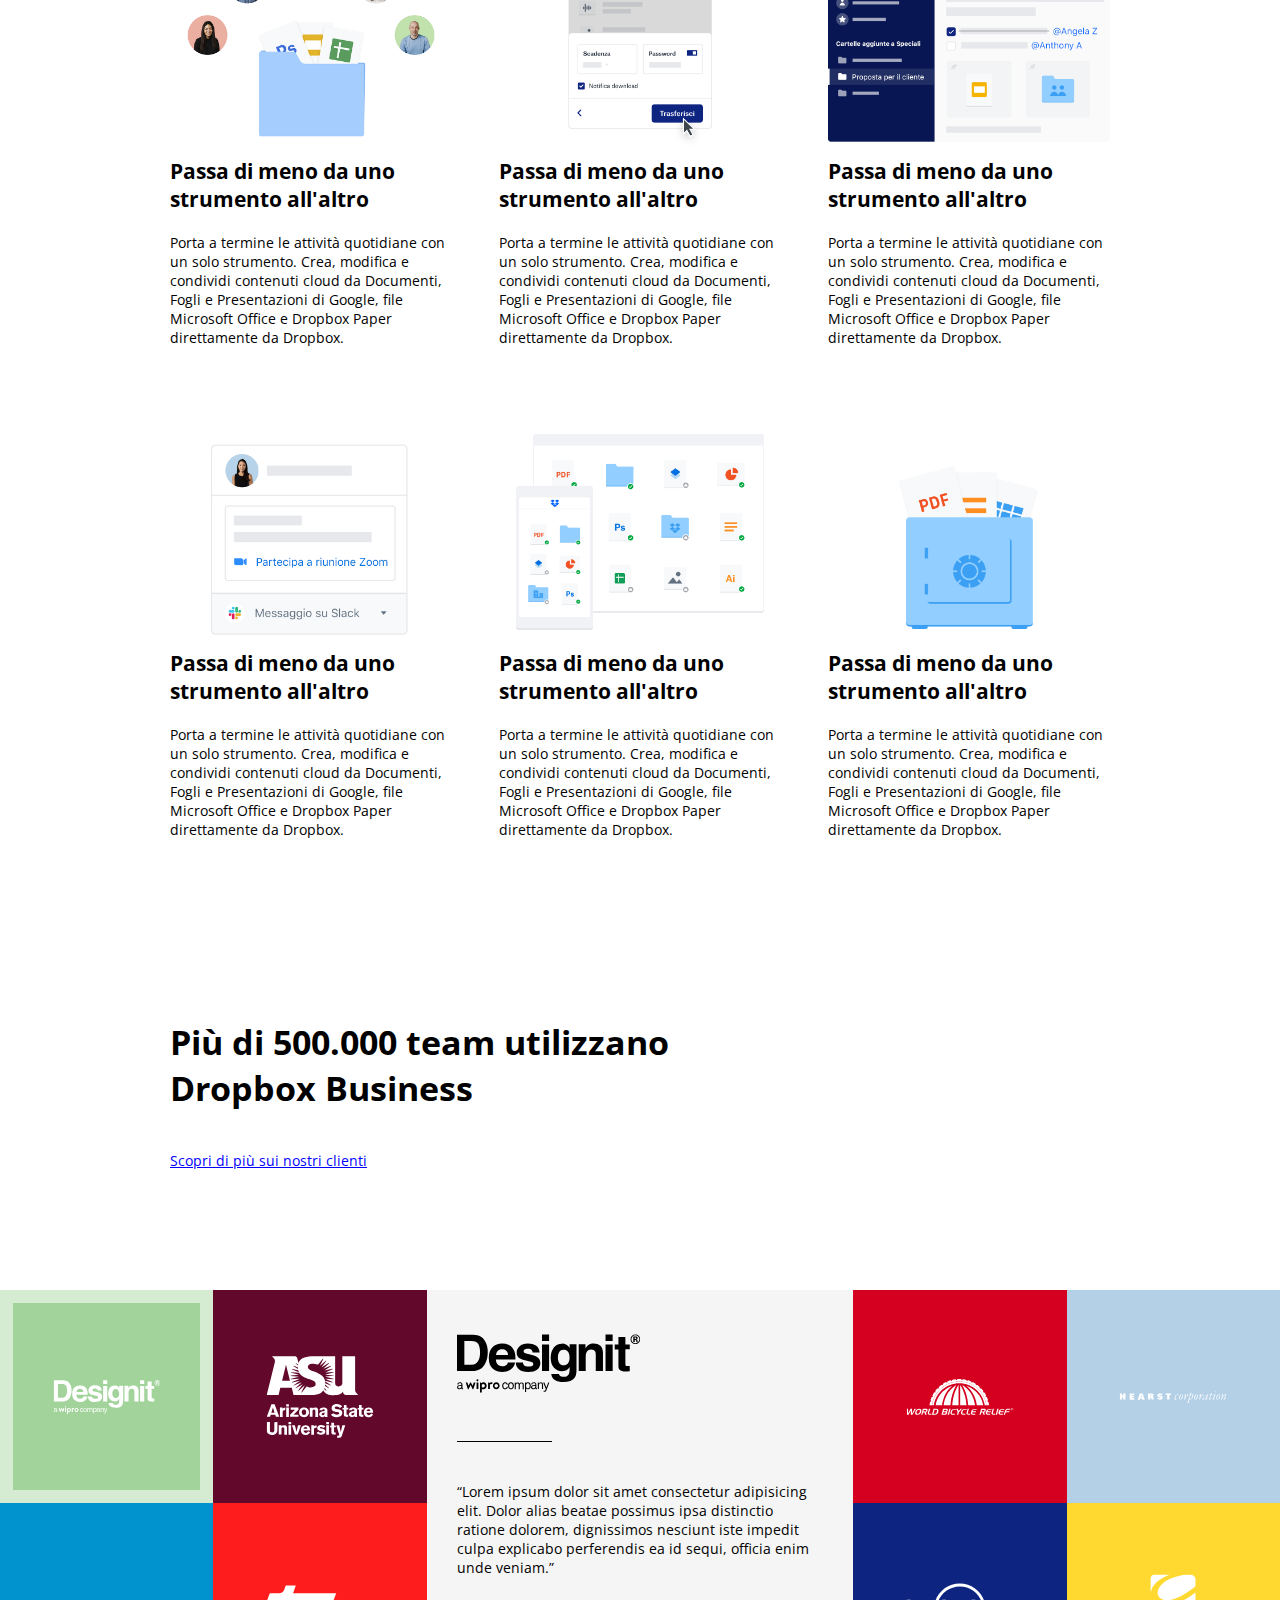
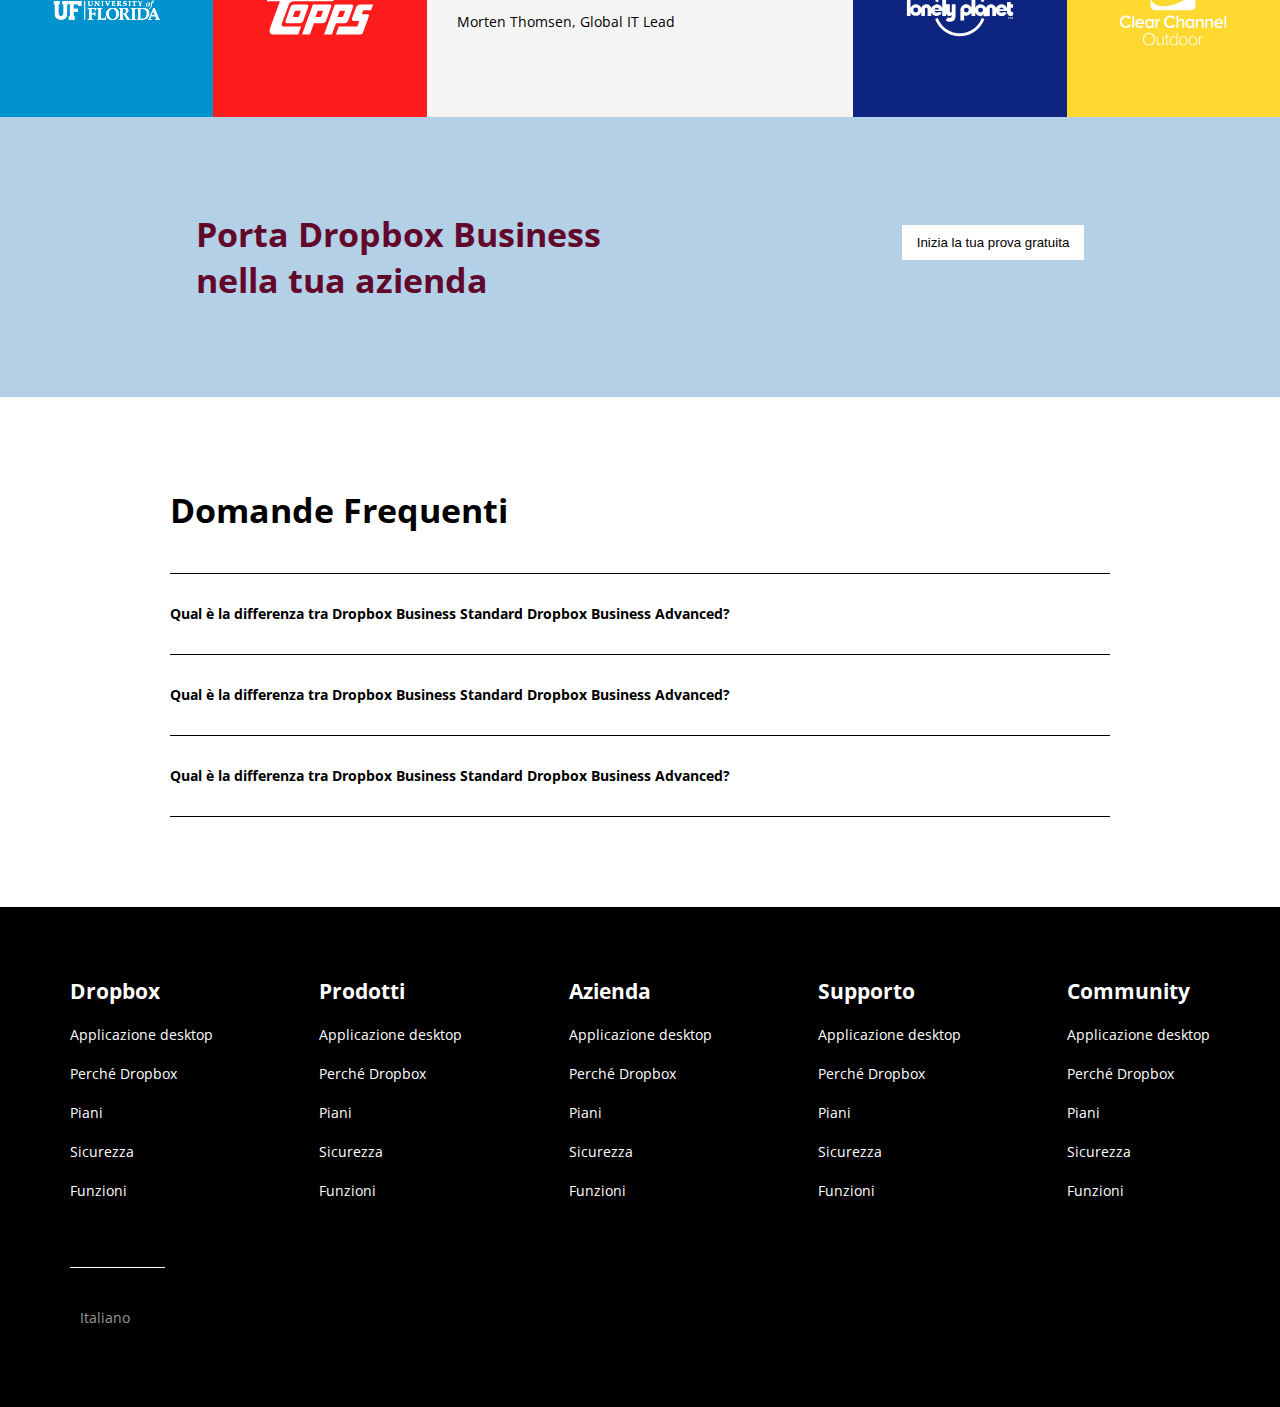
==== commit be476647: "Section Plans - link int ->ID a section+tolto <a>" ====
--- a/bonus/index.html
+++ b/bonus/index.html
@@ -341,8 +341,7 @@
 
         <!-- Sezione colonne plan -->
     
-        <a name="plan-section"></a>
-        <section class="col-block">
+        <section id="plan-section" class="col-block">
             <div class="centered-narrow">
                 <h2>Trova il piano business che fa per te</h2>
                 
--- a/bonus/css/style.css
+++ b/bonus/css/style.css
@@ -53,15 +53,15 @@
 }
 
 .centered-wide {
-    width: 70%;
+    max-width: 1200px;
     margin: auto;
-    padding: 50px 0;
+    padding: 50px 30px;
 }
 
 .centered-narrow {
-    width: 60%;
+    max-width: 1000px;
     margin: auto;
-    padding: 40px 0;
+    padding: 40px 30px;
 
 }
 
@@ -141,18 +141,19 @@
     justify-content: center;
     height: 70px;
     padding: 0 20px;
-    border-bottom: solid 1px rgb(199, 193, 193);
+    /* border-bottom: solid 1px rgb(199, 193, 193); */
     position: fixed;
     background-color: #ffffff;
     width: 100vw;
     z-index: 900;
+    box-shadow: 0 1px 2px 1px #eae9e9a3;
 }
 
     header .container {
         display: flex;
         justify-content: space-between;
         align-items: center;
-        width: 1500px;
+        width: 1550px;
         height: 100%;
     }
 
@@ -348,6 +349,10 @@
                     margin-right: 5px;
                 }
 
+            .payment-select:hover .check {
+                filter: opacity(.5);
+            }
+
                 /* check selezionato */
                 .check.selected {
                     box-shadow: inset 0 0 0 4px #0061ff;
@@ -440,7 +445,9 @@
         /* slider quadrati */
         .slider {
             display: flex;
-        margin-top: 80px;
+            margin-top: 80px;
+            width: 1550px;
+
         }
 
             .macro-sq {
